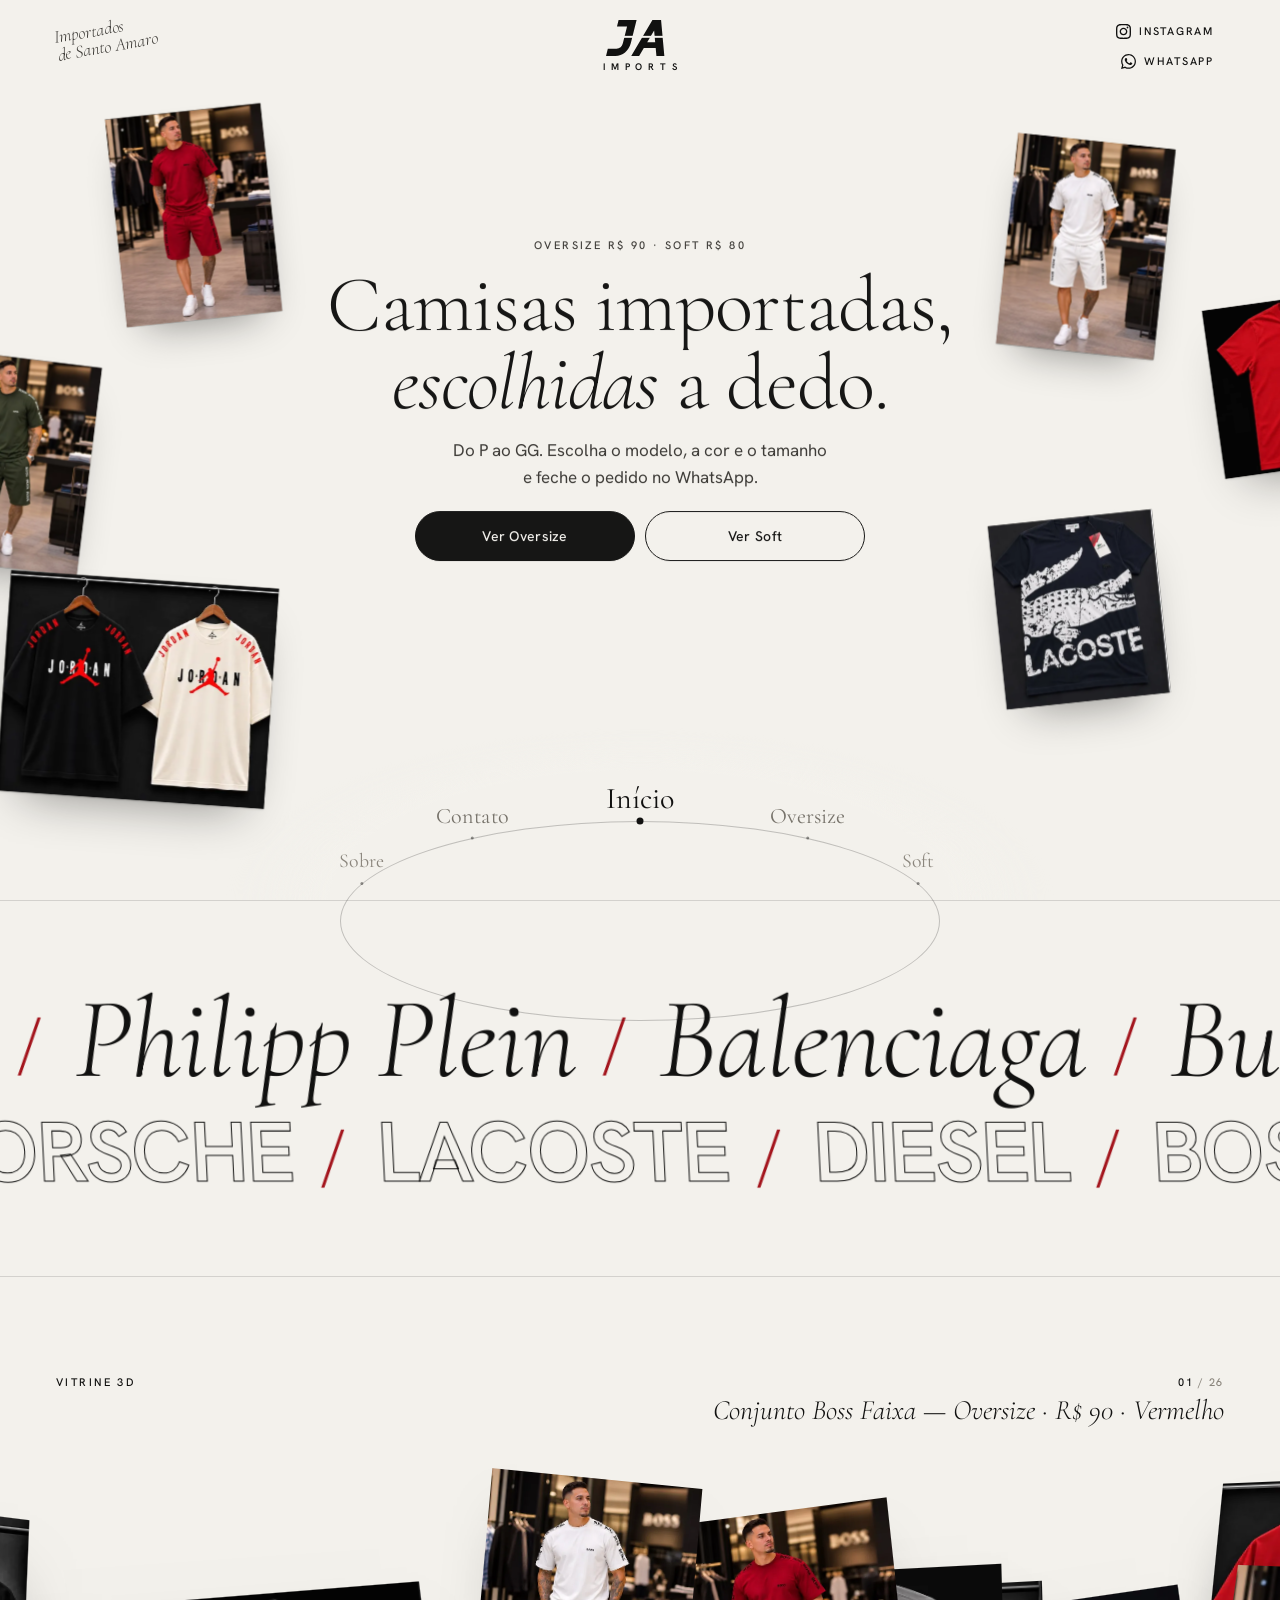
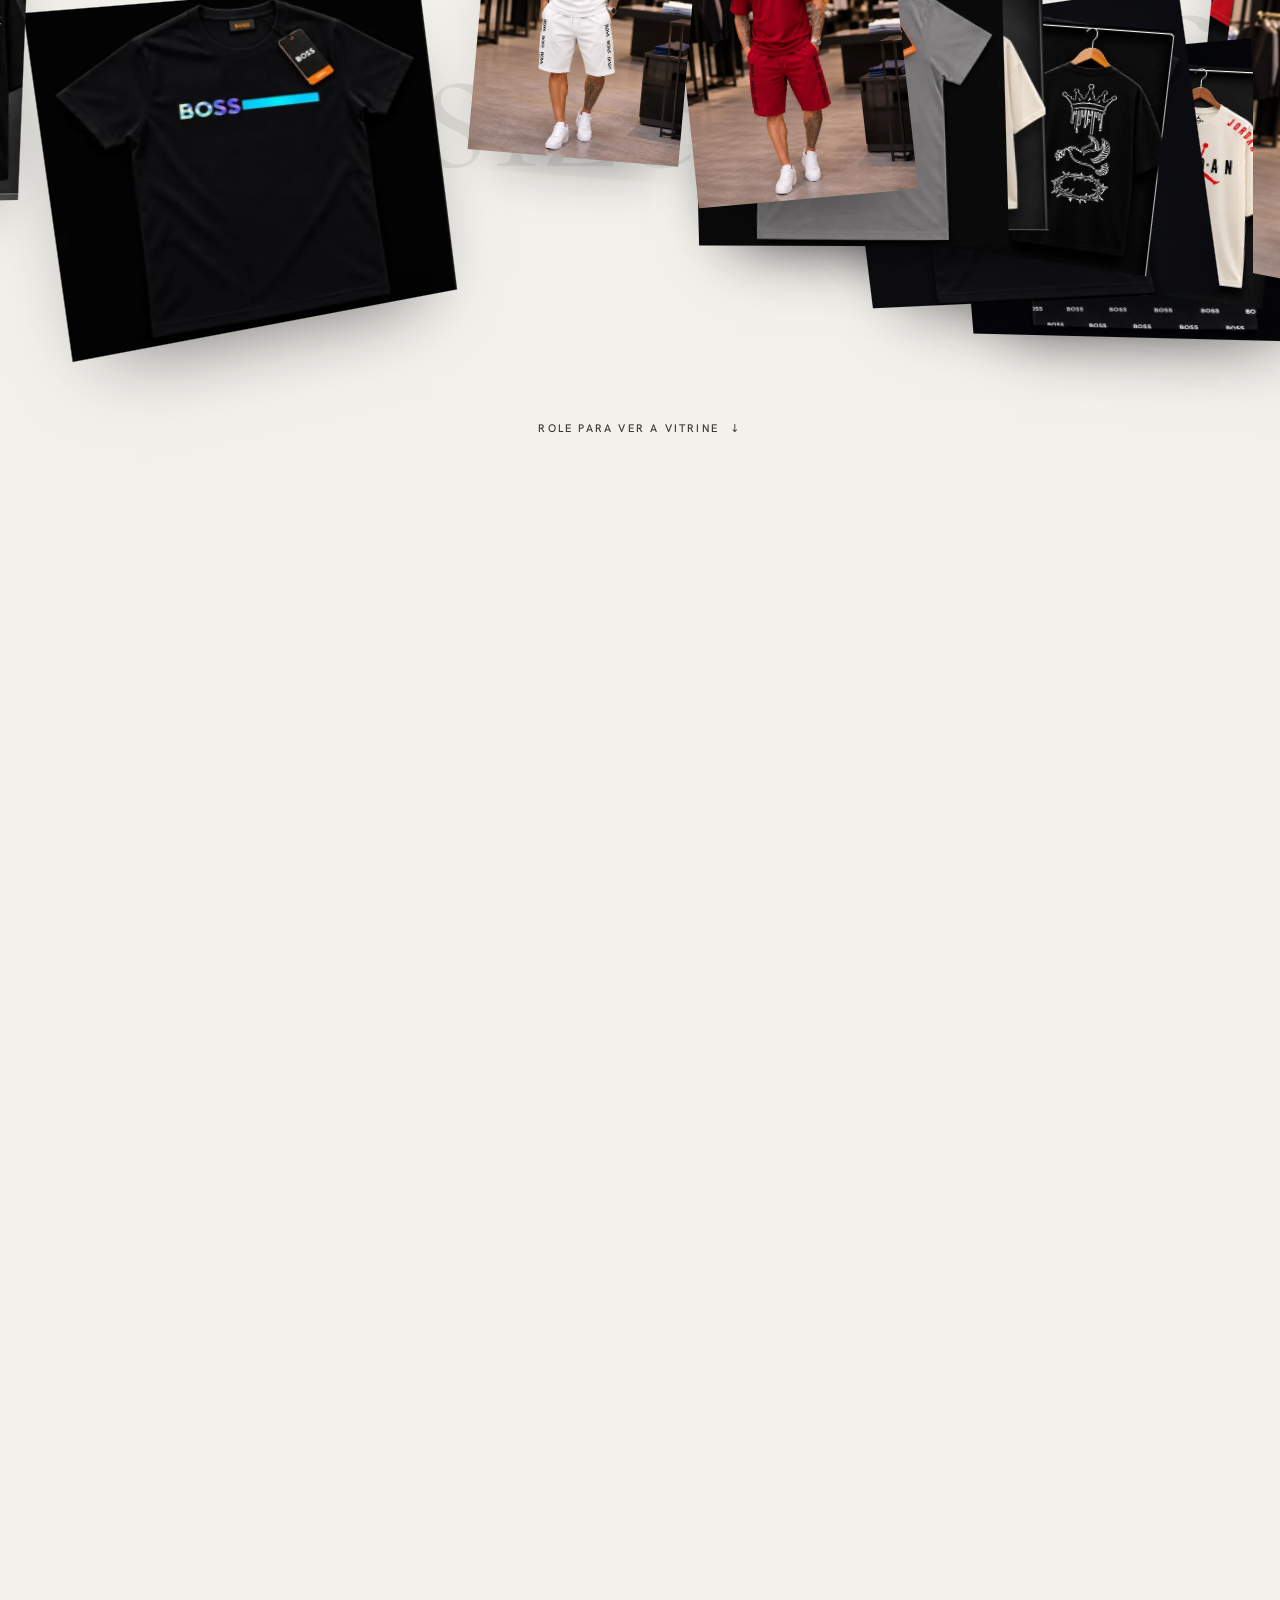
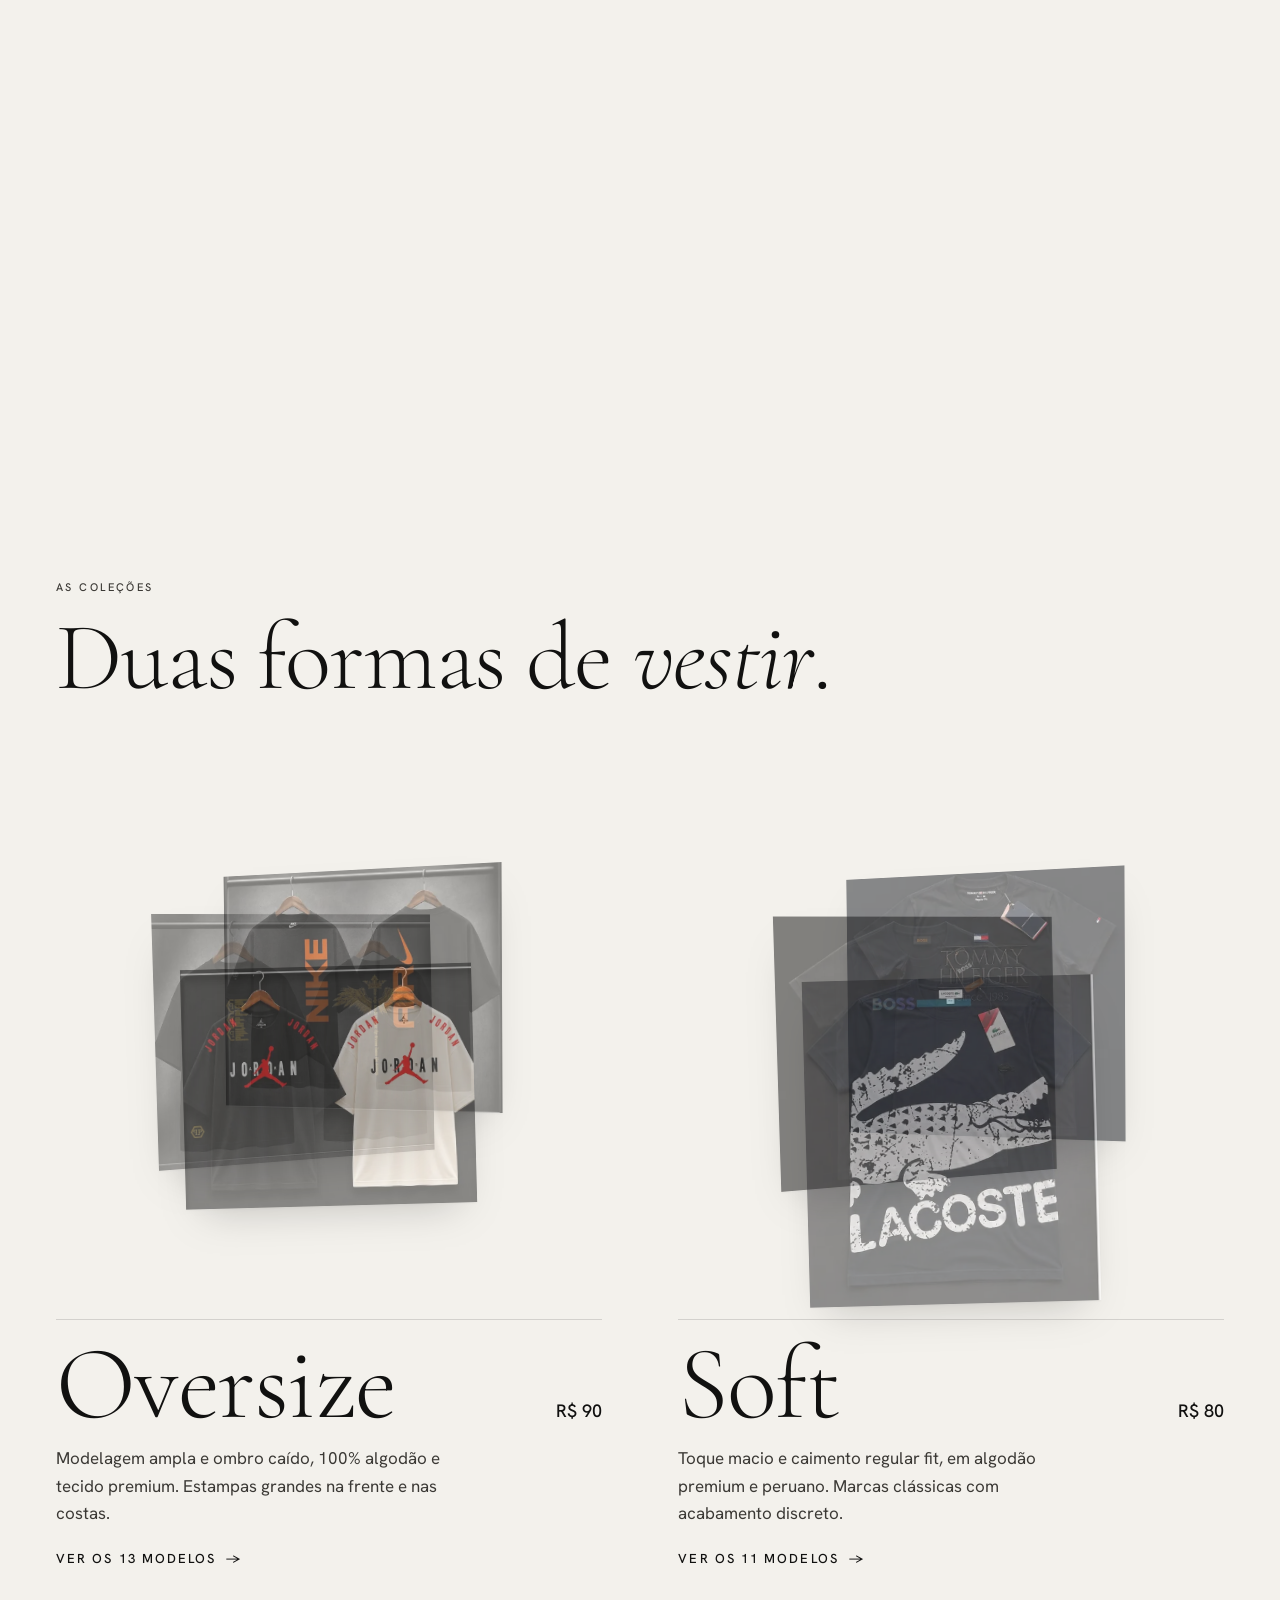
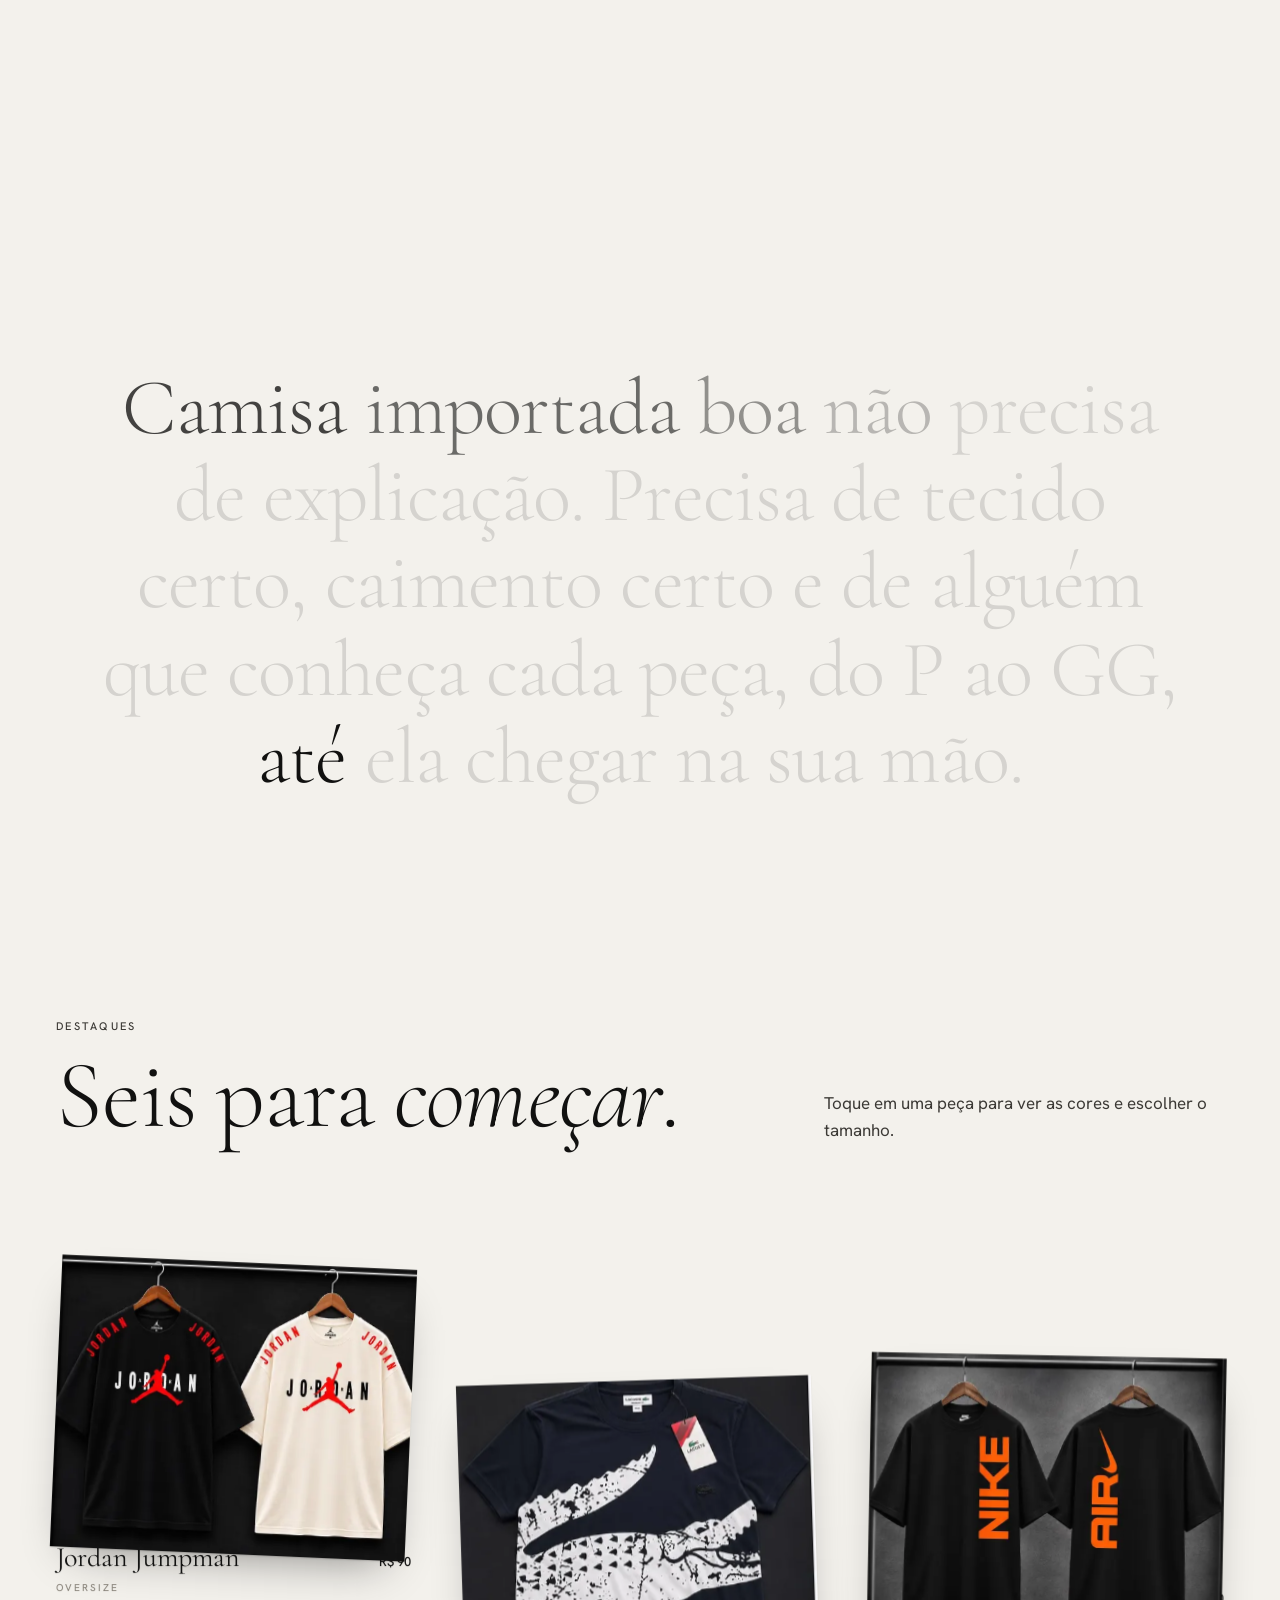
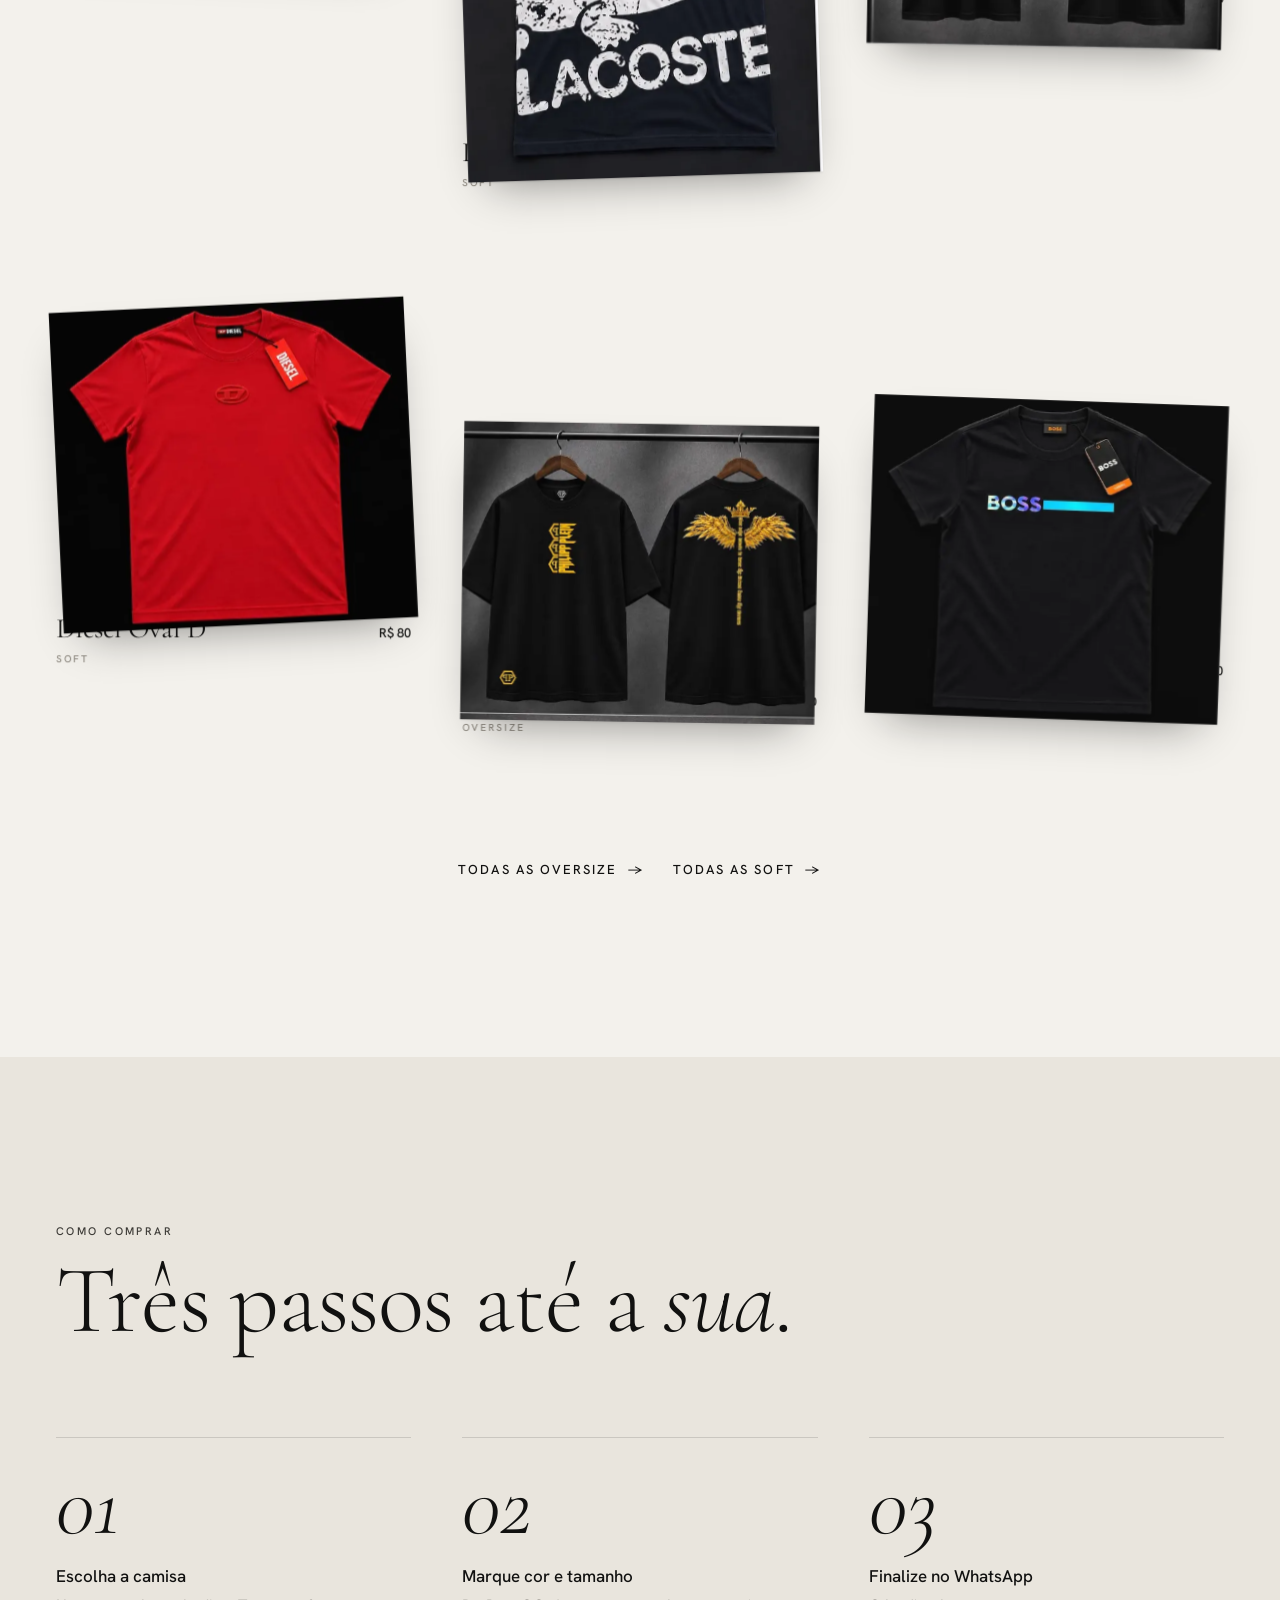
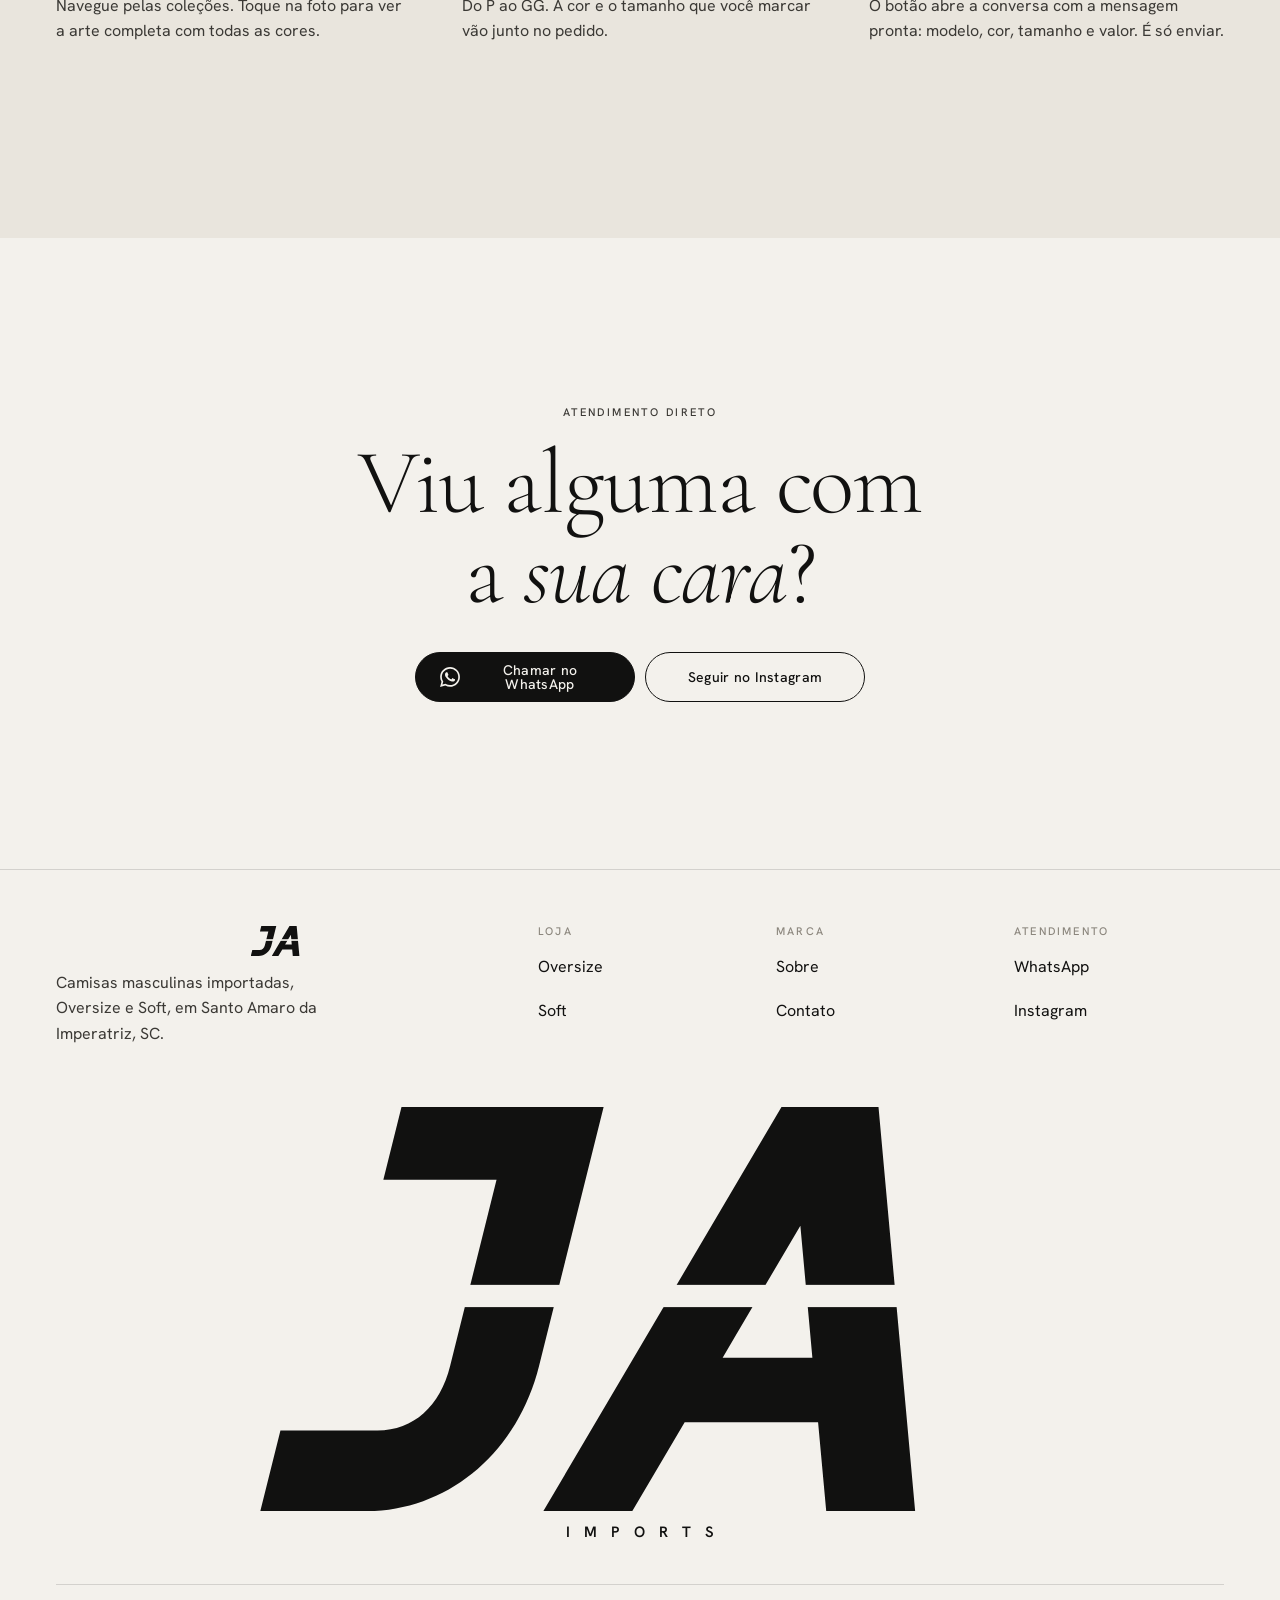
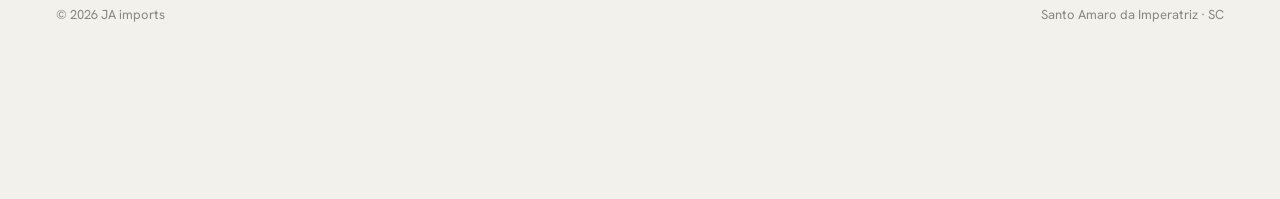
==== index.html @ 1193bd5c "Site JA imports Loja de camisas masculinas importadas (Oversize e Soft) com compra pelo WhatsApp, vi" ====
<!doctype html>
<html lang="pt-BR" data-page="index.html">
<head>
<meta charset="utf-8">
<meta name="viewport" content="width=device-width, initial-scale=1, viewport-fit=cover">
<title>JA imports | Camisas masculinas importadas em Santo Amaro da Imperatriz, SC</title>
<meta name="description" content="Camisas masculinas importadas Oversize (R$ 90) e Soft (R$ 80), do P ao GG. Escolha modelo, cor e tamanho e peça direto pelo WhatsApp. Santo Amaro da Imperatriz, SC.">
<meta name="theme-color" content="#F3F1EC">
<meta property="og:type" content="website">
<meta property="og:locale" content="pt_BR">
<meta property="og:site_name" content="JA imports">
<meta property="og:title" content="JA imports | Camisas masculinas importadas em Santo Amaro da Imperatriz, SC">
<meta property="og:description" content="Camisas masculinas importadas Oversize (R$ 90) e Soft (R$ 80), do P ao GG. Escolha modelo, cor e tamanho e peça direto pelo WhatsApp. Santo Amaro da Imperatriz, SC.">
<meta property="og:image" content="assets/og-image.jpg">
<meta property="og:image:width" content="1200">
<meta property="og:image:height" content="630">
<meta name="twitter:card" content="summary_large_image">
<link rel="icon" href="favicon.svg" type="image/svg+xml">
<link rel="apple-touch-icon" href="apple-touch-icon.png">
<link rel="preconnect" href="https://fonts.googleapis.com">
<link rel="preconnect" href="https://fonts.gstatic.com" crossorigin>
<link rel="stylesheet" href="https://fonts.googleapis.com/css2?family=Cormorant+Garamond:ital,wght@0,300;0,400;1,300&family=Hanken+Grotesk:wght@400;500;600&display=swap">
<link rel="stylesheet" href="assets/css/style.css">
<link rel="preload" as="image" href="assets/img/look/conjunto-boss-verde-600.webp" imagesrcset="assets/img/look/conjunto-boss-verde-600.webp 600w, assets/img/look/conjunto-boss-verde-1086.webp 1086w" imagesizes="(min-width:1000px) 15vw, 40vw">
<script type="application/ld+json">{"@context": "https://schema.org", "@type": "ClothingStore", "name": "JA imports", "description": "Camisas masculinas importadas Oversize e Soft, do P ao GG.", "telephone": "+55 48 98813-6549", "address": {"@type": "PostalAddress", "addressLocality": "Santo Amaro da Imperatriz", "addressRegion": "SC", "addressCountry": "BR"}, "sameAs": ["https://www.instagram.com/jacksonofici4l/"], "priceRange": "R$ 80 – R$ 90"}</script>
<script>(function(){var h=document.documentElement;h.classList.add('js');try{if(sessionStorage.getItem('ja-intro')||matchMedia('(prefers-reduced-motion: reduce)').matches)h.classList.add('sem-intro');else sessionStorage.setItem('ja-intro','1')}catch(e){h.classList.add('sem-intro')}})()</script>
<script src="assets/js/produtos.js" defer></script>
<script src="assets/vendor/gsap.min.js" defer></script>
<script src="assets/vendor/ScrollTrigger.min.js" defer></script>
<script src="assets/vendor/lenis.min.js" defer></script>
<script src="assets/js/main.js" defer></script>
<script src="assets/js/movimento.js" defer></script>
</head>
<body>
<a class="skip" href="#conteudo">Pular para o conteúdo</a>
<svg width="0" height="0" style="position:absolute" aria-hidden="true" focusable="false">
  <defs>
    <mask id="ja-corte" maskUnits="userSpaceOnUse" x="0" y="0" width="188" height="100">
      <rect width="188" height="100" fill="#fff"/><rect y="44" width="188" height="5.5" fill="#000"/>
    </mask>
    <symbol id="ja-mono" viewBox="0 0 188 100"><g mask="url(#ja-corte)"><g transform="translate(25 0) skewX(-14)"><path d="M10 0H60V64C60 86 46 100 26 100H0V80H24C33 80 38 74 38 64V18H10Z"/><path fill-rule="evenodd" d="M70 100 104 0H128L162 100H140L132.5 78H99.5L92 100ZM116 29.4 127.1 62H104.9Z"/></g></g></symbol>
    <symbol id="i-ig" viewBox="0 0 256 256"><path d="M127.999746,23.06353 C162.177385,23.06353 166.225393,23.1936027 179.722476,23.8094161 C192.20235,24.3789926 198.979853,26.4642218 203.490736,28.2166477 C209.464938,30.5386501 213.729395,33.3128586 218.208268,37.7917319 C222.687141,42.2706052 225.46135,46.5350617 227.782844,52.5092638 C229.535778,57.0201472 231.621007,63.7976504 232.190584,76.277016 C232.806397,89.7746075 232.93647,93.8226147 232.93647,128.000254 C232.93647,162.177893 232.806397,166.225901 232.190584,179.722984 C231.621007,192.202858 229.535778,198.980361 227.782844,203.491244 C225.46135,209.465446 222.687141,213.729903 218.208268,218.208776 C213.729395,222.687649 209.464938,225.461858 203.490736,227.783352 C198.979853,229.536286 192.20235,231.621516 179.722476,232.191092 C166.227425,232.806905 162.179418,232.936978 127.999746,232.936978 C93.8200742,232.936978 89.772067,232.806905 76.277016,232.191092 C63.7971424,231.621516 57.0196391,229.536286 52.5092638,227.783352 C46.5345536,225.461858 42.2700971,222.687649 37.7912238,218.208776 C33.3123505,213.729903 30.538142,209.465446 28.2166477,203.491244 C26.4637138,198.980361 24.3784845,192.202858 23.808908,179.723492 C23.1930946,166.225901 23.0630219,162.177893 23.0630219,128.000254 C23.0630219,93.8226147 23.1930946,89.7746075 23.808908,76.2775241 C24.3784845,63.7976504 26.4637138,57.0201472 28.2166477,52.5092638 C30.538142,46.5350617 33.3123505,42.2706052 37.7912238,37.7917319 C42.2700971,33.3128586 46.5345536,30.5386501 52.5092638,28.2166477 C57.0196391,26.4642218 63.7971424,24.3789926 76.2765079,23.8094161 C89.7740994,23.1936027 93.8221066,23.06353 127.999746,23.06353 M127.999746,0 C93.2367791,0 88.8783247,0.147348072 75.2257637,0.770274749 C61.601148,1.39218523 52.2968794,3.55566141 44.1546281,6.72008828 C35.7374966,9.99121548 28.5992446,14.3679613 21.4833489,21.483857 C14.3674532,28.5997527 9.99070739,35.7380046 6.71958019,44.1551362 C3.55515331,52.2973875 1.39167714,61.6016561 0.769766653,75.2262718 C0.146839975,88.8783247 0,93.2372872 0,128.000254 C0,162.763221 0.146839975,167.122183 0.769766653,180.774236 C1.39167714,194.398852 3.55515331,203.703121 6.71958019,211.845372 C9.99070739,220.261995 14.3674532,227.400755 21.4833489,234.516651 C28.5992446,241.632547 35.7374966,246.009293 44.1546281,249.28042 C52.2968794,252.444847 61.601148,254.608323 75.2257637,255.230233 C88.8783247,255.85316 93.2367791,256 127.999746,256 C162.762713,256 167.121675,255.85316 180.773728,255.230233 C194.398344,254.608323 203.702613,252.444847 211.844864,249.28042 C220.261995,246.009293 227.400247,241.632547 234.516143,234.516651 C241.632039,227.400755 246.008785,220.262503 249.279912,211.845372 C252.444339,203.703121 254.607815,194.398852 255.229725,180.774236 C255.852652,167.122183 256,162.763221 256,128.000254 C256,93.2372872 255.852652,88.8783247 255.229725,75.2262718 C254.607815,61.6016561 252.444339,52.2973875 249.279912,44.1551362 C246.008785,35.7380046 241.632039,28.5997527 234.516143,21.483857 C227.400247,14.3679613 220.261995,9.99121548 211.844864,6.72008828 C203.702613,3.55566141 194.398344,1.39218523 180.773728,0.770274749 C167.121675,0.147348072 162.762713,0 127.999746,0 Z M127.999746,62.2703115 C91.698262,62.2703115 62.2698034,91.69877 62.2698034,128.000254 C62.2698034,164.301738 91.698262,193.730197 127.999746,193.730197 C164.30123,193.730197 193.729689,164.301738 193.729689,128.000254 C193.729689,91.69877 164.30123,62.2703115 127.999746,62.2703115 Z M127.999746,170.667175 C104.435741,170.667175 85.3328252,151.564259 85.3328252,128.000254 C85.3328252,104.436249 104.435741,85.3333333 127.999746,85.3333333 C151.563751,85.3333333 170.666667,104.436249 170.666667,128.000254 C170.666667,151.564259 151.563751,170.667175 127.999746,170.667175 Z M211.686338,59.6734287 C211.686338,68.1566129 204.809755,75.0337031 196.326571,75.0337031 C187.843387,75.0337031 180.966297,68.1566129 180.966297,59.6734287 C180.966297,51.1902445 187.843387,44.3136624 196.326571,44.3136624 C204.809755,44.3136624 211.686338,51.1902445 211.686338,59.6734287 Z"/></symbol>
    <symbol id="i-wa" viewBox="0 0 256 258"><path fill-rule="evenodd" d="M1.07062531,127.416078 C1.06284837,149.873286 6.93054909,171.796478 18.0839762,191.11958 L0,257.147091 L67.5712334,239.429927 C86.1892261,249.581425 107.15067,254.933255 128.481518,254.941032 L128.535957,254.941032 C198.783754,254.941032 255.970181,197.772751 256,127.518474 C256.011658,93.4697375 242.763642,61.4533745 218.700495,37.3681934 C194.63346,13.2856047 162.632651,0.0142577221 128.535957,0 C58.2751986,0 1.09914076,57.1592078 1.07062531,127.416078 Z M41.3098055,187.792346 L38.7874848,183.787222 C28.1810358,166.922929 22.5829356,147.435216 22.5907045,127.423855 C22.6140434,69.0294095 70.1376234,21.5213834 128.576138,21.5213834 C156.875124,21.5330488 183.472256,32.5646372 203.47584,52.5811829 C223.479424,72.5990247 234.486386,99.2091187 234.478613,127.510697 C234.452686,185.906438 186.92781,233.420945 128.535957,233.420945 L128.49448,233.420945 C109.481159,233.410576 90.8346512,228.305015 74.571775,218.656426 L70.7014515,216.360933 L30.6035524,226.874058 L41.3098055,187.792346 Z M96.6782434,74.1484502 C94.2920192,68.8445776 91.781364,68.7382928 89.5117939,68.6449695 C87.6544015,68.565904 85.5300009,68.5710189 83.4081926,68.5710189 C81.2837921,68.5710189 77.8334233,69.369521 74.9157749,72.5554738 C71.9955342,75.7427228 63.7675324,83.4470773 63.7675324,99.1163139 C63.7675324,114.786847 75.181487,129.928547 76.7718711,132.05554 C78.3648475,134.178645 98.8052363,167.362845 131.176746,180.128691 C158.081068,190.737732 163.556033,188.627589 169.395218,188.096165 C175.234404,187.566037 188.238742,180.394403 190.891975,172.957057 C193.546503,165.521006 193.546503,159.146509 192.750663,157.815356 C191.954823,156.488091 189.830423,155.690955 186.645766,154.099275 C183.459813,152.506298 167.802242,144.800648 164.883297,143.737799 C161.963057,142.676247 159.839952,142.146119 157.715552,145.334664 C155.592447,148.519321 149.492734,155.690955 147.634046,157.815356 C145.776654,159.943645 143.917965,160.209357 140.733309,158.61638 C137.547356,157.018219 127.289573,153.658582 115.121255,142.809751 C105.652831,134.367884 99.2614834,123.942897 97.4027949,120.754351 C95.5454026,117.569695 97.204483,115.84451 98.8013479,114.256719 C100.232305,112.82965 101.987301,110.538045 103.580277,108.679357 C105.169365,106.819372 105.699493,105.492108 106.761045,103.367707 C107.823894,101.242011 107.292469,99.382026 106.496629,97.7890496 C105.699493,96.1960732 99.5103455,80.4464749 96.6782434,74.1484502"/></symbol>
  </defs>
</svg>
<div class="intro" aria-hidden="true"><div class="intro__logo"><div class="intro__mono-wrap"><svg class="intro__mono intro__mono--a" viewBox="0 0 188 100"><use href="#ja-mono"></use></svg><svg class="intro__mono intro__mono--b" viewBox="0 0 188 100"><use href="#ja-mono"></use></svg></div><span class="intro__sub">Imports</span></div></div>
<header class="site-header">
  <p class="tagline">Importados<br>de Santo Amaro</p>
  <a class="brand" href="index.html" aria-label="JA imports, página inicial">
    <svg class="brand__mono" viewBox="0 0 188 100" aria-hidden="true"><use href="#ja-mono"></use></svg>
    <span class="brand__sub" aria-hidden="true">Imports</span>
  </a>
  <nav class="social" aria-label="Redes sociais">
    <a href="https://www.instagram.com/jacksonofici4l/" data-ig target="_blank" rel="noopener" aria-label="Instagram da JA imports"><svg class="ic" aria-hidden="true"><use href="#i-ig"></use></svg><span>Instagram</span></a>
    <a href="https://wa.me/5548988136549?text=Ol%C3%A1%2C%20JA%20imports%21%20Vim%20pelo%20site%20e%20quero%20saber%20mais%20sobre%20as%20camisas." data-wa target="_blank" rel="noopener" aria-label="WhatsApp da JA imports"><svg class="ic" aria-hidden="true"><use href="#i-wa"></use></svg><span>WhatsApp</span></a>
  </nav>
</header>
<main id="conteudo">
<section class="hero" aria-labelledby="hero-titulo">
  <div class="hero__stage">
    <figure class="hero__ph" style="--i:0;--x:1%;--y:9%;--w:34%;--z:2;--X:6.5%;--Y:10%;--W:13%;--rm:-6deg;--rd:-6deg;--fx:60px">
      <div class="ph3d" data-z="-90"><a class="tilt" href="oversize.html#conjunto-boss" style="--ar:1086/1448"><img src="assets/img/look/conjunto-boss-vermelho-600.webp" srcset="assets/img/look/conjunto-boss-vermelho-600.webp 600w, assets/img/look/conjunto-boss-vermelho-1086.webp 1086w" sizes="(min-width:1000px) 15vw, 40vw" width="1086" height="1448" alt="Homem com conjunto Boss vermelho de camiseta e bermuda" fetchpriority="high" decoding="async"></a></div>
    </figure>
    <figure class="hero__ph" style="--i:1;--x:65%;--y:3%;--w:34%;--z:2;--X:80%;--Y:14%;--W:13%;--rm:6deg;--rd:6deg;--fx:-60px">
      <div class="ph3d" data-z="-70"><a class="tilt" href="oversize.html#conjunto-boss" style="--ar:1086/1448"><img src="assets/img/look/conjunto-boss-branco-600.webp" srcset="assets/img/look/conjunto-boss-branco-600.webp 600w, assets/img/look/conjunto-boss-branco-1086.webp 1086w" sizes="(min-width:1000px) 15vw, 40vw" width="1086" height="1448" alt="Homem com conjunto Boss branco de camiseta e bermuda" decoding="async"></a></div>
    </figure>
    <figure class="hero__ph" style="--i:2;--x:30%;--y:13%;--w:40%;--z:4;--X:-4%;--Y:40%;--W:12%;--rm:-1.5deg;--rd:7deg;--fx:0px">
      <div class="ph3d" data-z="30"><a class="tilt" href="oversize.html#conjunto-boss" style="--ar:1086/1448"><img src="assets/img/look/conjunto-boss-verde-600.webp" srcset="assets/img/look/conjunto-boss-verde-600.webp 600w, assets/img/look/conjunto-boss-verde-1086.webp 1086w" sizes="(min-width:1000px) 15vw, 40vw" width="1086" height="1448" alt="Homem com conjunto Boss verde de camiseta e bermuda" fetchpriority="high" decoding="async"></a></div>
    </figure>
    <figure class="hero__ph" style="--i:3;--x:-6%;--y:54%;--w:47%;--z:3;--X:5%;--Y:63%;--W:19%;--rm:4deg;--rd:4deg;--fx:60px">
      <div class="ph3d" data-z="130"><a class="tilt" href="oversize.html#jordan-jumpman" style="--ar:974/800"><img src="assets/img/oversize/jordan-jumpman-560.webp" srcset="assets/img/oversize/jordan-jumpman-560.webp 560w, assets/img/oversize/jordan-jumpman-974.webp 974w" sizes="(min-width:1000px) 20vw, 47vw" width="974" height="800" alt="Camisetas oversize Jordan preta e off white" decoding="async"></a></div>
    </figure>
    <figure class="hero__ph" style="--i:4;--x:66%;--y:51%;--w:36%;--z:3;--X:76%;--Y:57%;--W:12%;--rm:-5deg;--rd:-6deg;--fx:-60px">
      <div class="ph3d" data-z="90"><a class="tilt" href="soft.html#lacoste-croco" style="--ar:768/858"><img src="assets/img/soft/lacoste-croco-560.webp" srcset="assets/img/soft/lacoste-croco-560.webp 560w, assets/img/soft/lacoste-croco-768.webp 768w" sizes="(min-width:1000px) 20vw, 47vw" width="768" height="858" alt="Camiseta soft Lacoste azul marinho com crocodilo branco" decoding="async"></a></div>
    </figure>
    <figure class="hero__ph" style="--i:5;--x:36%;--y:61%;--w:30%;--z:5;--X:89.5%;--Y:35%;--W:13%;--rm:3deg;--rd:-8deg;--fx:0px">
      <div class="ph3d" data-z="160"><a class="tilt" href="soft.html#diesel-oval-d" style="--ar:750/678"><img src="assets/img/soft/diesel-oval-d-560.webp" srcset="assets/img/soft/diesel-oval-d-560.webp 560w, assets/img/soft/diesel-oval-d-750.webp 750w" sizes="(min-width:1000px) 20vw, 47vw" width="750" height="678" alt="Camiseta soft Diesel vermelha com logo oval em relevo" decoding="async"></a></div>
    </figure>
  </div>
  <div class="hero__copy">
    <p class="eyebrow fade-up" style="--delay:.3s">Oversize R$ 90 · Soft R$ 80</p>
    <h1 class="display" id="hero-titulo"><span class="line" style="--l:0"><span>Camisas importadas,</span></span><span class="line" style="--l:1"><span><em>escolhidas</em> a dedo.</span></span></h1>
    <p class="lead fade-up" style="--delay:.75s">Do P ao GG. Escolha o modelo, a cor e o tamanho e feche o pedido no WhatsApp.</p>
    <div class="actions fade-up" style="--delay:.9s">
      <a class="btn btn--solid" href="oversize.html">Ver Oversize</a>
      <a class="btn btn--ghost" href="soft.html">Ver Soft</a>
    </div>
  </div>
</section>

<section class="marquee" aria-label="Marcas na vitrine: Jordan, Nike, Philipp Plein, Balenciaga, Burberry, Puma, Chicago Bulls, Lakers, Lacoste, Diesel, Boss, Tommy Hilfiger, Brooksfield, Porsche">
  <div class="marquee__row" aria-hidden="true"><span class="marquee__track"><span>Jordan</span><i>/</i><span>Nike</span><i>/</i><span>Philipp Plein</span><i>/</i><span>Balenciaga</span><i>/</i><span>Burberry</span><i>/</i><span>Puma</span><i>/</i><span>Chicago Bulls</span><i>/</i><span>Lakers</span><i>/</i></span><span class="marquee__track"><span>Jordan</span><i>/</i><span>Nike</span><i>/</i><span>Philipp Plein</span><i>/</i><span>Balenciaga</span><i>/</i><span>Burberry</span><i>/</i><span>Puma</span><i>/</i><span>Chicago Bulls</span><i>/</i><span>Lakers</span><i>/</i></span></div>
  <div class="marquee__row marquee__row--2" aria-hidden="true"><span class="marquee__track"><span>Lacoste</span><i>/</i><span>Diesel</span><i>/</i><span>Boss</span><i>/</i><span>Tommy Hilfiger</span><i>/</i><span>Brooksfield</span><i>/</i><span>Porsche</span><i>/</i></span><span class="marquee__track"><span>Lacoste</span><i>/</i><span>Diesel</span><i>/</i><span>Boss</span><i>/</i><span>Tommy Hilfiger</span><i>/</i><span>Brooksfield</span><i>/</i><span>Porsche</span><i>/</i></span></div>
</section>

<section class="g3d-trilho" aria-labelledby="g3d-titulo">
  <div class="g3d">
  <p class="g3d__fundo" aria-hidden="true">Oversize <em>&amp;</em> Soft</p>
  <div class="g3d__cena"><div class="g3d__roda"></div></div>
  <div class="g3d__info">
    <h2 class="g3d__titulo" id="g3d-titulo">Vitrine 3D</h2>
    <p class="g3d__agora"><span class="g3d__n">01</span><span class="g3d__total"></span><span class="g3d__nome"></span></p>
  </div>
  <p class="g3d__dica" aria-hidden="true">Role para ver a vitrine <span>↓</span></p>
  </div>
</section>

<section class="section" aria-labelledby="colecoes-titulo">
  <div class="wrap">
    <div class="section-head reveal">
      <div><p class="eyebrow">As coleções</p><h2 class="title" id="colecoes-titulo" style="margin-top:14px">Duas formas de <em>vestir</em>.</h2></div>
    </div>
    <div class="colecoes">
      <a class="colecao reveal" href="oversize.html">
        <span class="colecao__deck" aria-hidden="true">
          <span class="deck-card d1"><span class="tilt" style="--ar:950/800"><img src="assets/img/oversize/philipp-plein-wings-560.webp" srcset="assets/img/oversize/philipp-plein-wings-560.webp 560w, assets/img/oversize/philipp-plein-wings-950.webp 950w" sizes="(min-width:900px) 26vw, 56vw" width="950" height="800" alt="" loading="lazy" decoding="async"></span></span>
          <span class="deck-card d2"><span class="tilt" style="--ar:974/800"><img src="assets/img/oversize/nike-air-560.webp" srcset="assets/img/oversize/nike-air-560.webp 560w, assets/img/oversize/nike-air-974.webp 974w" sizes="(min-width:900px) 26vw, 56vw" width="974" height="800" alt="" loading="lazy" decoding="async"></span></span>
          <span class="deck-card d3"><span class="tilt" style="--ar:974/800"><img src="assets/img/oversize/jordan-jumpman-560.webp" srcset="assets/img/oversize/jordan-jumpman-560.webp 560w, assets/img/oversize/jordan-jumpman-974.webp 974w" sizes="(min-width:900px) 26vw, 56vw" width="974" height="800" alt="" loading="lazy" decoding="async"></span></span>
        </span>
        <span class="colecao__meta"><span class="colecao__nome">Oversize</span><span class="colecao__preco" data-preco="oversize">R$ 90</span></span>
        <span class="lead" style="display:block">Modelagem ampla e ombro caído, 100% algodão e tecido premium. Estampas grandes na frente e nas costas.</span>
        <span class="link"><span>Ver os <span data-qtd-col="oversize">13</span> modelos</span> <span class="arrow" aria-hidden="true">→</span></span>
      </a>
      <a class="colecao reveal" href="soft.html" style="--delay:.12s">
        <span class="colecao__deck" aria-hidden="true">
          <span class="deck-card d1"><span class="tilt" style="--ar:750/678"><img src="assets/img/soft/boss-holografica-560.webp" srcset="assets/img/soft/boss-holografica-560.webp 560w, assets/img/soft/boss-holografica-750.webp 750w" sizes="(min-width:900px) 26vw, 56vw" width="750" height="678" alt="" loading="lazy" decoding="async"></span></span>
          <span class="deck-card d2"><span class="tilt" style="--ar:750/678"><img src="assets/img/soft/tommy-since-1985-560.webp" srcset="assets/img/soft/tommy-since-1985-560.webp 560w, assets/img/soft/tommy-since-1985-750.webp 750w" sizes="(min-width:900px) 26vw, 56vw" width="750" height="678" alt="" loading="lazy" decoding="async"></span></span>
          <span class="deck-card d3"><span class="tilt" style="--ar:768/858"><img src="assets/img/soft/lacoste-croco-560.webp" srcset="assets/img/soft/lacoste-croco-560.webp 560w, assets/img/soft/lacoste-croco-768.webp 768w" sizes="(min-width:900px) 26vw, 56vw" width="768" height="858" alt="" loading="lazy" decoding="async"></span></span>
        </span>
        <span class="colecao__meta"><span class="colecao__nome">Soft</span><span class="colecao__preco" data-preco="soft">R$ 80</span></span>
        <span class="lead" style="display:block">Toque macio e caimento regular fit, em algodão premium e peruano. Marcas clássicas com acabamento discreto.</span>
        <span class="link"><span>Ver os <span data-qtd-col="soft">11</span> modelos</span> <span class="arrow" aria-hidden="true">→</span></span>
      </a>
    </div>
  </div>
</section>

<section class="section frase" aria-label="O jeito JA imports">
  <p class="frase__texto" data-palavras>Camisa importada boa não precisa de explicação. Precisa de tecido certo, caimento certo e de alguém que conheça cada peça, do P ao GG, até ela chegar na sua mão.</p>
</section>

<section class="section" aria-labelledby="destaques-titulo" style="padding-top:0">
  <div class="wrap">
    <div class="section-head reveal">
      <div><p class="eyebrow">Destaques</p><h2 class="title" id="destaques-titulo" style="margin-top:14px">Seis para <em>começar</em>.</h2></div>
      <p class="lead">Toque em uma peça para ver as cores e escolher o tamanho.</p>
    </div>
    <div class="destaques" id="destaques"></div>
    <div class="mais">
      <a class="link" href="oversize.html">Todas as Oversize <span class="arrow" aria-hidden="true">→</span></a>
      <a class="link" href="soft.html">Todas as Soft <span class="arrow" aria-hidden="true">→</span></a>
    </div>
  </div>
</section>

<section class="section" aria-labelledby="comprar-titulo" style="background:var(--bg-2)">
  <div class="wrap">
    <div class="section-head reveal">
      <div><p class="eyebrow">Como comprar</p><h2 class="title" id="comprar-titulo" style="margin-top:14px">Três passos até a <em>sua</em>.</h2></div>
    </div>
    <ol class="passos">
      <li class="passo reveal"><span class="passo__n" aria-hidden="true">01</span><h3>Escolha a camisa</h3><p>Navegue pelas coleções. Toque na foto para ver a arte completa com todas as cores.</p></li>
      <li class="passo reveal" style="--delay:.1s"><span class="passo__n" aria-hidden="true">02</span><h3>Marque cor e tamanho</h3><p>Do P ao GG. A cor e o tamanho que você marcar vão junto no pedido.</p></li>
      <li class="passo reveal" style="--delay:.2s"><span class="passo__n" aria-hidden="true">03</span><h3>Finalize no WhatsApp</h3><p>O botão abre a conversa com a mensagem pronta: modelo, cor, tamanho e valor. É só enviar.</p></li>
    </ol>
  </div>
</section>

<section class="section fecho" aria-labelledby="fecho-titulo">
  <div class="wrap reveal">
    <p class="eyebrow">Atendimento direto</p>
    <h2 class="display" id="fecho-titulo">Viu alguma com a <em>sua cara</em>?</h2>
    <div class="actions">
      <a class="btn btn--solid" href="https://wa.me/5548988136549?text=Ol%C3%A1%2C%20JA%20imports%21%20Vim%20pelo%20site%20e%20quero%20saber%20mais%20sobre%20as%20camisas." data-wa target="_blank" rel="noopener"><svg class="ic" aria-hidden="true"><use href="#i-wa"></use></svg>Chamar no WhatsApp</a>
      <a class="btn btn--ghost" href="https://www.instagram.com/jacksonofici4l/" data-ig target="_blank" rel="noopener">Seguir no Instagram</a>
    </div>
  </div>
</section>
</main>
<footer class="site-footer">
  <div class="wrap">
    <div class="footer__brand">
      <svg viewBox="0 0 188 100" role="img" aria-label="JA imports"><use href="#ja-mono"></use></svg>
      <p>Camisas masculinas importadas, Oversize e Soft, em Santo Amaro da Imperatriz, SC.</p>
    </div>
    <div class="footer__cols">
      <div><h2>Loja</h2><ul><li><a href="oversize.html">Oversize</a></li><li><a href="soft.html">Soft</a></li></ul></div>
      <div><h2>Marca</h2><ul><li><a href="sobre.html">Sobre</a></li><li><a href="contato.html">Contato</a></li></ul></div>
      <div><h2>Atendimento</h2><ul><li><a href="https://wa.me/5548988136549?text=Ol%C3%A1%2C%20JA%20imports%21%20Vim%20pelo%20site%20e%20quero%20saber%20mais%20sobre%20as%20camisas." data-wa target="_blank" rel="noopener">WhatsApp</a></li><li><a href="https://www.instagram.com/jacksonofici4l/" data-ig target="_blank" rel="noopener">Instagram</a></li></ul></div>
    </div>
    <div class="footer__mega" aria-hidden="true"><svg viewBox="0 0 188 100"><use href="#ja-mono"></use></svg><span>Imports</span></div>
    <p class="footer__legal"><span>© 2026 JA imports</span><span>Santo Amaro da Imperatriz · SC</span></p>
  </div>
</footer>
<nav class="dial" id="dial" aria-label="Menu principal" data-current="0">
  <span class="dial__arc" aria-hidden="true"></span><span class="dial__mark" data-k="-2"></span><span class="dial__mark" data-k="-1"></span><span class="dial__mark" data-k="1"></span><span class="dial__mark" data-k="2"></span><span class="dial__dot" aria-hidden="true"></span>
  <a class="dial__item" href="index.html" aria-current="page">Início</a>
  <a class="dial__item" href="oversize.html">Oversize</a>
  <a class="dial__item" href="soft.html">Soft</a>
  <a class="dial__item" href="sobre.html">Sobre</a>
  <a class="dial__item" href="contato.html">Contato</a>
</nav>
<script>(function(){var d=document.getElementById('dial');if(!d)return;var it=[].slice.call(d.querySelectorAll('.dial__item')),n=it.length,c=+d.dataset.current,s=34,p=null;try{var v=sessionStorage.getItem('ja-dial');if(v!==null&&!isNaN(+v))p=+v;}catch(e){}var rm=matchMedia('(prefers-reduced-motion: reduce)').matches;function o(i,k){var x=((i-k)%n+n)%n;return x>n/2?x-n:x;}function set(f){it.forEach(function(el,i){el.style.setProperty('--a',f(i)+'deg');});}[].slice.call(d.querySelectorAll('.dial__mark')).forEach(function(m){m.style.setProperty('--a',(+m.dataset.k*s)+'deg');});if(rm||p===c){set(function(i){return o(i,c)*s;});}else{d.classList.add('dial--still');if(p===null){d.classList.add('dial--intro');set(function(){return 0;});}else{set(function(i){return o(i,p)*s;});}var dd=p===null?0:o(c,p);requestAnimationFrame(function(){requestAnimationFrame(function(){d.classList.remove('dial--still');d.classList.add('is-open');set(function(i){var f=o(i,c);if(p===null)return f*s;var t=o(i,p)-dd;return t===f?f*s:(t<f?f*s-360:f*s+360);});});});}try{sessionStorage.setItem('ja-dial',c);}catch(e){}})();</script>
</body>
</html>
---- assets/css/style.css ----
/* ==========================================================================
   JA imports — estilo
   Mobile first. Off-white, tinta preta, serifa fina + sans simples.
   ========================================================================== */

@property --a { syntax: "<angle>"; inherits: false; initial-value: 0deg; }

:root {
  --bg: #F3F1EC;
  --bg-2: #E9E5DD;
  --ink: #111110;
  --ink-2: #3B3935;
  --muted: #8B867D;
  --line: rgba(17, 17, 16, .14);
  --accent: #A3141C;

  --serif: "Cormorant Garamond", "Cormorant", Georgia, "Times New Roman", serif;
  --sans: "Hanken Grotesk", system-ui, -apple-system, "Segoe UI", Roboto, sans-serif;

  --pad: clamp(18px, 4.6vw, 56px);
  --maxw: 1320px;
  --header-h: 68px;

  --ease: cubic-bezier(.2, .7, .2, 1);
  --ease-io: cubic-bezier(.65, 0, .35, 1);

  /* menu em arco */
  --rx: clamp(132px, 37vw, 300px);
  --ry: clamp(52px, 14vw, 100px);
  --step: 34deg;
  --dial-h: calc(50px + var(--ry) * .63 + 16px);
}
@media (min-width: 1000px) { :root { --header-h: 92px; } }

/* ---------- base ---------- */
*, *::before, *::after { box-sizing: border-box; }
html { -webkit-text-size-adjust: 100%; text-size-adjust: 100%; scroll-padding-top: calc(var(--header-h) + 16px); }
body {
  margin: 0;
  background: var(--bg);
  color: var(--ink);
  font: 400 16px/1.6 var(--sans);
  -webkit-font-smoothing: antialiased;
  -moz-osx-font-smoothing: grayscale;
  overflow-x: clip;
}
img, video, svg { display: block; max-width: 100%; }
img { height: auto; }
a { color: inherit; }
button { font: inherit; color: inherit; }
h1, h2, h3, p { margin: 0; }
em { font-style: italic; }
::selection { background: var(--ink); color: var(--bg); }
:focus-visible { outline: 2px solid var(--ink); outline-offset: 3px; border-radius: 2px; }

.sr { position: absolute !important; width: 1px; height: 1px; overflow: hidden; clip: rect(0 0 0 0); clip-path: inset(50%); white-space: nowrap; }
.skip {
  position: fixed; left: 12px; top: 12px; z-index: 100;
  padding: 12px 18px; background: var(--ink); color: var(--bg);
  font: 500 14px/1 var(--sans); text-decoration: none; border-radius: 999px;
  transform: translateY(-160%); transition: transform .3s var(--ease);
}
.skip:focus { transform: none; }

.ic { width: 20px; height: 20px; fill: currentColor; flex: none; }

/* ---------- tipografia ---------- */
.eyebrow {
  font: 500 11px/1.4 var(--sans);
  letter-spacing: .22em;
  text-transform: uppercase;
  color: var(--ink-2);
}
.display {
  font-family: var(--serif);
  font-weight: 300;
  font-size: clamp(40px, 10.6vw, 92px);
  line-height: .98;
  letter-spacing: -.012em;
}
.title {
  font-family: var(--serif);
  font-weight: 300;
  font-size: clamp(40px, 9.4vw, 96px);
  line-height: 1;
  letter-spacing: -.012em;
}
.lead { font-size: 16px; line-height: 1.6; color: var(--ink-2); max-width: 40ch; }
@media (min-width: 1000px) { .lead { font-size: 17px; } }

/* ---------- botões e links ---------- */
.btn {
  --btn-bg: transparent; --btn-fg: var(--ink);
  display: inline-flex; align-items: center; justify-content: center; gap: 10px;
  min-height: 50px; padding: 0 24px;
  border: 1px solid var(--ink); border-radius: 999px;
  background: var(--btn-bg); color: var(--btn-fg);
  font: 500 14px/1 var(--sans); letter-spacing: .02em;
  text-decoration: none; cursor: pointer;
  translate: var(--mx, 0px) var(--my, 0px);
  transition: transform .3s var(--ease), background-color .3s, color .3s, box-shadow .3s;
}
.btn--solid { --btn-bg: var(--ink); --btn-fg: var(--bg); }
.btn--block { width: 100%; }
.btn:active { transform: translateY(0) scale(.97); }
@media (hover: hover) {
  .btn:hover { transform: translateY(-2px); box-shadow: 0 12px 24px -14px rgba(0,0,0,.5); }
  .btn--ghost:hover { --btn-bg: var(--ink); --btn-fg: var(--bg); }
  .btn--solid:hover { --btn-bg: #2B2A27; }
}

.link {
  display: inline-flex; align-items: center; gap: 10px;
  min-height: 44px;
  font: 500 13px/1 var(--sans); letter-spacing: .16em; text-transform: uppercase;
  text-decoration: none;
  background: linear-gradient(currentColor, currentColor) 0 calc(50% + 12px) / 0 1px no-repeat;
  transition: background-size .45s var(--ease);
}
.link .arrow { transition: transform .45s var(--ease); }
@media (hover: hover) {
  .link:hover { background-size: 100% 1px; }
  .link:hover .arrow { transform: translateX(4px); }
}

/* ---------- foto inclinada (componente) ---------- */
.tilt {
  --r: 0deg; --rx: 0deg; --ry: 0deg;
  position: relative;
  display: block;
  overflow: hidden;
  background: #171716;
  transform: perspective(1000px) rotateX(var(--rx)) rotateY(var(--ry)) rotate(var(--r));
  box-shadow: 0 1px 2px rgba(0,0,0,.08), 0 22px 44px -22px rgba(0,0,0,.45);
  transition: transform .7s var(--ease), box-shadow .7s var(--ease);
  will-change: transform;
}
.tilt img { width: 100%; height: 100%; object-fit: cover; transition: transform 1.1s var(--ease); }
/* brilho que segue o mouse */
.tilt::after {
  content: ""; position: absolute; inset: 0; pointer-events: none;
  background: radial-gradient(circle at var(--gx, 50%) var(--gy, 30%), rgba(255,255,255,.38), rgba(255,255,255,0) 52%);
  mix-blend-mode: soft-light; opacity: 0; transition: opacity .45s;
}
@media (hover: hover) {
  .tilt:hover { transform: perspective(1000px) rotateX(var(--rx)) rotateY(var(--ry)) rotate(0deg) scale(1.035); box-shadow: 0 2px 4px rgba(0,0,0,.08), 0 40px 70px -26px rgba(0,0,0,.55); z-index: 6; }
  .tilt:hover img { transform: scale(1.05); }
  .tilt:hover::after { opacity: 1; }
}
.tilt.is-tilting { transition: transform .2s ease-out, box-shadow .7s var(--ease); }
.tilt:active { transform: perspective(1000px) rotate(calc(var(--r) * .4)) scale(.99); }

/* ==========================================================================
   CABEÇALHO
   ========================================================================== */
.site-header {
  position: fixed; inset: 0 0 auto; z-index: 60;
  height: var(--header-h);
  display: grid; grid-template-columns: 1fr auto 1fr; align-items: center;
  padding: 0 var(--pad);
  transition: transform .55s var(--ease), background-color .35s, box-shadow .35s;
  view-transition-name: cabecalho;
}
.site-header.is-scrolled {
  background: color-mix(in srgb, var(--bg) 84%, transparent);
  -webkit-backdrop-filter: blur(14px) saturate(1.2);
  backdrop-filter: blur(14px) saturate(1.2);
  box-shadow: 0 1px 0 var(--line);
}
.site-header.is-hidden { transform: translateY(-105%); }

.tagline {
  justify-self: start;
  font: italic 300 14px/1.02 var(--serif);
  transform: rotate(-10deg);
  transform-origin: left center;
  color: var(--ink-2);
  max-width: 9em;
}
@media (min-width: 1000px) { .tagline { font-size: 18px; } }

.brand {
  justify-self: center;
  display: flex; flex-direction: column; align-items: center; gap: 6px;
  min-height: 44px; justify-content: center;
  text-decoration: none; color: var(--ink);
}
.brand__mono { height: 26px; width: auto; aspect-ratio: 188 / 100; fill: currentColor; transition: transform .5s var(--ease); }
.brand__sub { font: 600 8px/1 var(--sans); letter-spacing: .62em; padding-left: .62em; text-transform: uppercase; }
@media (min-width: 1000px) {
  .brand__mono { height: 36px; }
  .brand__sub { font-size: 9.5px; }
}
@media (hover: hover) { .brand:hover .brand__mono { transform: skewX(-4deg) translateX(2px); } }

.social { justify-self: end; display: flex; align-items: center; gap: 2px; }
.social a {
  display: inline-flex; align-items: center; justify-content: center; gap: 8px;
  min-width: 44px; min-height: 44px;
  font: 500 11px/1 var(--sans); letter-spacing: .16em; text-transform: uppercase;
  text-decoration: none; border-radius: 999px;
  transition: background-color .3s, color .3s;
}
.social span { display: none; }
@media (hover: hover) { .social a:hover { background: var(--ink); color: var(--bg); } }
@media (min-width: 1000px) {
  .social { flex-direction: column; align-items: flex-end; gap: 0; }
  .social a { min-height: 30px; padding: 0 10px; }
  .social span { display: inline; }
  .social .ic { width: 15px; height: 15px; }
}

/* ==========================================================================
   MENU EM ARCO (fixo embaixo)
   ========================================================================== */
.dial {
  position: fixed; left: 50%; bottom: env(safe-area-inset-bottom, 0); z-index: 70;
  width: 0; height: var(--dial-h);
  view-transition-name: menu-arco;
}
.dial::before {
  content: ""; position: absolute; pointer-events: none;
  left: calc(var(--rx) * -1 - 120px); width: calc(var(--rx) * 2 + 240px);
  top: -46px; height: calc(var(--dial-h) + 46px);
  background: radial-gradient(50% 100% at 50% 100%, var(--bg) 74%, color-mix(in srgb, var(--bg) 0%, transparent) 100%);
  -webkit-backdrop-filter: blur(6px);
  backdrop-filter: blur(6px);
  -webkit-mask-image: radial-gradient(50% 100% at 50% 100%, #000 78%, transparent 100%);
  mask-image: radial-gradient(50% 100% at 50% 100%, #000 78%, transparent 100%);
}
.dial__arc {
  position: absolute; pointer-events: none;
  left: calc(var(--rx) * -1); top: 50px;
  width: calc(var(--rx) * 2); height: calc(var(--ry) * 2);
  border: 1px solid rgba(17,17,16,.22); border-radius: 50%;
}
.dial__mark, .dial__dot {
  position: absolute; left: 0; top: 50px; pointer-events: none;
  border-radius: 50%; background: var(--ink);
}
.dial__mark {
  --a: 0deg;
  width: 3px; height: 3px; opacity: .45;
  transform: translate(-50%, -50%) translate(calc(sin(var(--a)) * var(--rx)), calc((1 - cos(var(--a))) * var(--ry)));
}
.dial__dot { width: 7px; height: 7px; transform: translate(-50%, -50%); }

.dial__item {
  --a: 0deg;
  --k: max(cos(var(--a)), 0);
  position: absolute; left: 0; top: 28px;
  display: inline-flex; align-items: center; justify-content: center;
  min-height: 64px; padding: 0 14px;
  white-space: nowrap; text-decoration: none;
  font: 400 23px/1 var(--serif); letter-spacing: .005em;
  color: color-mix(in oklab, var(--ink) calc(pow(var(--k), 10) * 100%), var(--muted));
  opacity: clamp(0, calc(cos(var(--a)) * 3.4 - .15), 1);
  transform:
    translate(-50%, -50%)
    translate(calc(sin(var(--a)) * var(--rx)), calc((1 - cos(var(--a))) * var(--ry)))
    scale(calc(.66 + .34 * pow(var(--k), 8)));
  transition: --a .95s var(--ease-io);
  -webkit-tap-highlight-color: transparent;
}
.dial__item[aria-current="page"] { z-index: 2; }
.dial__item:focus-visible { outline-offset: -10px; border-radius: 999px; }
@media (hover: hover) {
  .dial__item:not([aria-current="page"]):hover { color: var(--ink); }
}
.dial--still .dial__item { transition: none; }
.dial--intro .dial__item { opacity: 0; }
.dial--intro.is-open .dial__item { opacity: clamp(0, calc(cos(var(--a)) * 3.4 - .15), 1); transition: --a 1.1s var(--ease-io), opacity .6s ease; transition-delay: var(--intro, 0s); }
@media (min-width: 1000px) {
  .dial__item { font-size: 30px; }
}
/* fallback: navegadores sem trigonometria em CSS */
@supports not (left: calc(sin(1deg) * 1px)) {
  .dial { width: 100%; left: 0; height: auto; padding: 14px 0; display: flex; justify-content: center; gap: 6px; background: var(--bg); }
  .dial__arc, .dial__mark, .dial__dot, .dial::before { display: none; }
  .dial__item { position: static; transform: none; opacity: 1; font-size: 18px; min-height: 44px; color: var(--muted); }
  .dial__item[aria-current="page"] { color: var(--ink); }
}

/* ==========================================================================
   LAYOUT GERAL
   ========================================================================== */
main { display: block; }
.wrap { width: 100%; max-width: var(--maxw); margin: 0 auto; }
.section { padding: clamp(80px, 13vw, 168px) var(--pad); }
.section-head { display: grid; gap: 14px; margin-bottom: clamp(40px, 7vw, 88px); }
@media (min-width: 900px) {
  .section-head { grid-template-columns: 1fr auto; align-items: end; }
}

/* entrada ao rolar (só com JS) */
.js .reveal { opacity: 0; transform: translateY(28px); transition: opacity 1s var(--ease), transform 1s var(--ease); transition-delay: var(--delay, 0s); }
.js .reveal.is-in { opacity: 1; transform: none; }

/* ==========================================================================
   HOME — HERO
   ========================================================================== */
.hero {
  position: relative;
  min-height: 100svh;
  display: flex; flex-direction: column; justify-content: flex-end; align-items: stretch;
  padding: calc(var(--header-h) + 4px) var(--pad) calc(var(--dial-h) + 18px);
  overflow: clip;
  perspective: 1400px;
}
.hero__stage {
  position: relative;
  width: min(100vw, 520px);
  aspect-ratio: 1 / .9;
  align-self: center;
  flex: none;
  transform-style: preserve-3d;
}
.hero__ph {
  position: absolute; margin: 0;
  left: var(--x); top: var(--y); width: var(--w);
  z-index: var(--z, 1);
  transform-style: preserve-3d;
  animation: deal 1.15s var(--ease) backwards;
  animation-delay: calc(var(--intro, 0s) + var(--i) * 85ms + 120ms);
}
.ph3d { transform-style: preserve-3d; will-change: transform; }
.hero__ph { --rr: var(--rm, 0deg); }
.hero__ph .tilt { aspect-ratio: var(--ar); --r: var(--rr); }
/* no celular as fotos flutuam devagar */
@media (hover: none) {
  .hero__ph .tilt { animation: flutua 6.5s ease-in-out infinite alternate; animation-delay: calc(var(--i) * -1.6s); }
}
@keyframes flutua { from { translate: 0 -7px; } to { translate: 0 9px; } }
@keyframes deal {
  from { opacity: 0; transform: translate(var(--fx, 0), 70px) rotate(calc(var(--rr) * -2)) scale(.86); }
}
.hero__copy { position: relative; z-index: 8; text-align: center; margin-top: 18px; }
.hero__copy .eyebrow { margin-bottom: 14px; }
.hero__copy .display { margin: 0 auto 14px; font-size: clamp(36px, 10.2vw, 64px); }
.hero__copy .lead { margin: 0 auto 20px; font-size: 15px; max-width: 40ch; }
.actions { display: flex; flex-wrap: wrap; justify-content: center; gap: 10px; }
.actions .btn { flex: 1 1 140px; max-width: 220px; }

/* linhas do título sobem de dentro de uma máscara */
.line { display: block; overflow: hidden; padding-bottom: .06em; margin-bottom: -.06em; }
.line > span { display: block; animation: rise 1.1s var(--ease) backwards; animation-delay: calc(var(--intro, 0s) + var(--l, 0) * 110ms + 380ms); }
@keyframes rise { from { transform: translateY(105%); } }
.fade-up { animation: fade-up 1s var(--ease) backwards; animation-delay: calc(var(--intro, 0s) + var(--delay, .7s)); }
@keyframes fade-up { from { opacity: 0; transform: translateY(16px); } }

@media (min-width: 1000px) {
  .hero { justify-content: center; padding-top: var(--header-h); }
  .hero__stage { position: absolute; inset: 0; width: auto; height: auto; aspect-ratio: auto; align-self: stretch; }
  .hero__ph { left: var(--X); top: var(--Y); width: var(--W); --rr: var(--rd, var(--rm, 0deg)); }
  .hero__copy { margin: 0 auto; max-width: 760px; padding-bottom: 40px; }
  .hero__copy .display { font-size: clamp(64px, 6.2vw, 104px); }
  .hero__copy .lead { font-size: 17px; max-width: 38ch; }
}
@media (max-height: 720px) and (max-width: 999px) {
  .hero__stage { width: min(100vw, 58svh); }
  .hero__copy .display { font-size: 34px; }
  .hero__copy .lead { margin-bottom: 16px; }
}

/* ==========================================================================
   HOME — COLEÇÕES
   ========================================================================== */
.colecoes { display: grid; gap: 88px; }
@media (min-width: 900px) { .colecoes { grid-template-columns: 1fr 1fr; gap: clamp(48px, 6vw, 110px); } }
.colecao { display: block; text-decoration: none; color: inherit; }
.colecao__deck { display: block; position: relative; aspect-ratio: 1 / .9; margin-bottom: 34px; perspective: 1100px; }
.deck-card { position: absolute; display: block; width: 60%; transform-style: preserve-3d; }
.deck-card .tilt { aspect-ratio: var(--ar); }
.d1 { left: 0; top: 14%; z-index: 1; } .d1 .tilt { --r: -7deg; }
.d2 { right: 0; top: 4%; z-index: 2; } .d2 .tilt { --r: 5deg; }
.d3 { left: 20%; top: 26%; z-index: 3; } .d3 .tilt { --r: -1.5deg; }
@media (hover: hover) {
  .colecao:hover .d1 .tilt { transform: perspective(1000px) rotate(-11deg) translateX(-4%); }
  .colecao:hover .d2 .tilt { transform: perspective(1000px) rotate(9deg) translateX(4%); }
  .colecao:hover .d3 .tilt { transform: perspective(1000px) rotate(0deg) translateY(-3%) scale(1.03); }
}
.colecao__meta { display: flex;
  display: flex; justify-content: space-between; align-items: baseline; gap: 16px;
  border-top: 1px solid var(--line); padding-top: 18px; margin-bottom: 14px;
}
.colecao__nome { font: 300 clamp(52px, 12vw, 104px)/.9 var(--serif); letter-spacing: -.015em; }
.colecao__preco { font: 500 18px/1 var(--sans); white-space: nowrap; }
.colecao__preco small { display: block; margin-top: 6px; font-size: 11px; letter-spacing: .16em; text-transform: uppercase; color: var(--muted); text-align: right; }
.colecao .lead { margin-bottom: 10px; }

/* ==========================================================================
   HOME — DESTAQUES
   ========================================================================== */
.destaques { display: grid; grid-template-columns: repeat(2, 1fr); gap: 44px 16px; }
.destaques > :nth-child(even) { margin-top: 48px; }
@media (min-width: 900px) {
  .destaques { grid-template-columns: repeat(3, 1fr); gap: 80px clamp(24px, 4vw, 64px); }
  .destaques > :nth-child(even) { margin-top: 0; }
  .destaques > :nth-child(3n+2) { margin-top: 90px; }
  .destaques > :nth-child(3n+3) { margin-top: 36px; }
}
.mini { display: block; text-decoration: none; color: inherit; }
.mini .tilt { aspect-ratio: var(--ar); }
.mini__info { display: flex; justify-content: space-between; align-items: baseline; gap: 8px; margin-top: 18px; }
.mini__nome { font: 400 clamp(19px, 4.6vw, 28px)/1.1 var(--serif); }
.mini__preco { font: 500 13px/1 var(--sans); white-space: nowrap; }
.mini__col { margin-top: 6px; font: 500 10px/1 var(--sans); letter-spacing: .2em; text-transform: uppercase; color: var(--muted); }
.mais { display: flex; flex-wrap: wrap; gap: 8px 28px; justify-content: center; margin-top: clamp(56px, 9vw, 110px); }

/* ==========================================================================
   HOME — COMO COMPRAR
   ========================================================================== */
.passos { list-style: none; margin: 0; padding: 0; display: grid; gap: 0; counter-reset: passo; }
.passo { display: grid; grid-template-columns: auto 1fr; gap: 6px 22px; padding: 28px 0; border-top: 1px solid var(--line); }
.passo:last-child { border-bottom: 1px solid var(--line); }
.passo__n { grid-row: span 2; font: italic 300 clamp(48px, 12vw, 88px)/.8 var(--serif); min-width: 1.2em; }
.passo h3 { font: 500 17px/1.3 var(--sans); align-self: end; }
.passo p { color: var(--ink-2); max-width: 44ch; }
@media (min-width: 900px) {
  .passos { grid-template-columns: repeat(3, 1fr); gap: clamp(24px, 4vw, 64px); }
  .passo, .passo:last-child { grid-template-columns: 1fr; border-bottom: 0; padding-top: 32px; }
  .passo__n { grid-row: auto; margin-bottom: 18px; }
}

/* ==========================================================================
   FECHAMENTO + RODAPÉ
   ========================================================================== */
.fecho { text-align: center; }
.fecho .display { max-width: 14ch; margin: 18px auto 34px; }

.site-footer {
  padding: 56px var(--pad) calc(var(--dial-h) + 44px);
  border-top: 1px solid var(--line);
}
.site-footer .wrap { display: grid; gap: 36px; }
.footer__brand { display: flex; flex-direction: column; gap: 14px; }
.footer__brand svg { height: 30px; width: auto; aspect-ratio: 188 / 100; fill: var(--ink); }
.footer__brand p { color: var(--ink-2); max-width: 30ch; }
.footer__cols { display: grid; grid-template-columns: repeat(2, 1fr); gap: 28px; }
.footer__cols h2 { font: 500 11px/1 var(--sans); letter-spacing: .2em; text-transform: uppercase; color: var(--muted); margin-bottom: 8px; }
.footer__cols ul { list-style: none; margin: 0; padding: 0; }
.footer__cols a { display: inline-flex; align-items: center; min-height: 44px; text-decoration: none; }
@media (hover: hover) { .footer__cols a:hover { text-decoration: underline; text-underline-offset: 4px; } }
.footer__legal { font-size: 13px; color: var(--muted); display: flex; flex-wrap: wrap; justify-content: space-between; gap: 8px; border-top: 1px solid var(--line); padding-top: 20px; }
@media (min-width: 900px) {
  .site-footer .wrap { grid-template-columns: 1.3fr 2fr; }
  .footer__cols { grid-template-columns: repeat(3, 1fr); }
  .footer__legal { grid-column: 1 / -1; }
}

/* ==========================================================================
   PÁGINAS DE COLEÇÃO — CABEÇALHO
   ========================================================================== */
.page-head { padding: calc(var(--header-h) + 48px) var(--pad) clamp(40px, 7vw, 90px); text-align: center; }
.page-head .eyebrow { margin-bottom: 18px; }
.page-head__title { font: 300 clamp(76px, 23vw, 250px)/.82 var(--serif); letter-spacing: -.025em; }
.page-head__title .line > span { animation-delay: .25s; }
.page-head__title .ch { display: inline-block; will-change: transform; }
/* se o JS não carregar, o título aparece mesmo assim */
.js .page-head__title[data-split]:not(.is-split) { opacity: 0; animation: aparece .01s 2s forwards; }
@keyframes aparece { to { opacity: 1; } }
.page-head .lead { margin: 26px auto 0; text-align: center; }
.fatos { list-style: none; padding: 0; margin: 26px auto 0; display: flex; flex-wrap: wrap; justify-content: center; gap: 10px; }
.fatos li { font: 500 11px/1 var(--sans); letter-spacing: .16em; text-transform: uppercase; padding: 10px 14px; border: 1px solid var(--line); border-radius: 999px; }

/* ==========================================================================
   VITRINE + CARTÃO DE PRODUTO
   ========================================================================== */
.vitrine {
  display: grid; gap: 88px 28px;
  min-height: 150svh; /* reserva espaço enquanto o JS monta a vitrine (evita salto) */
  max-width: var(--maxw); margin: 0 auto;
  padding: 8px var(--pad) clamp(90px, 12vw, 150px);
}
@media (min-width: 700px) {
  .vitrine { grid-template-columns: repeat(2, 1fr); gap: 96px clamp(28px, 4vw, 56px); }
  .vitrine > :nth-child(even) { margin-top: 72px; }
}
@media (min-width: 1120px) {
  .vitrine { grid-template-columns: repeat(3, 1fr); }
  .vitrine > :nth-child(even) { margin-top: 0; }
  .vitrine > :nth-child(3n+2) { margin-top: 96px; }
  .vitrine > :nth-child(3n+3) { margin-top: 40px; }
}

.produto { position: relative; scroll-margin-top: calc(var(--header-h) + 24px); }
.produto__foto {
  display: block; width: 100%; padding: 0; border: 0; cursor: zoom-in;
  aspect-ratio: var(--ar);
}
.produto__foto img { transition: transform 1.1s var(--ease), opacity .35s ease; }
.produto__foto img.is-swapping { opacity: 0; }
.produto__zoom {
  position: absolute; right: 12px; bottom: 12px;
  width: 38px; height: 38px; border-radius: 50%;
  display: grid; place-items: center;
  background: color-mix(in srgb, var(--bg) 90%, transparent); color: var(--ink);
  font: 300 24px/1 var(--sans);
  transform: scale(.85); opacity: .9;
  transition: transform .4s var(--ease), opacity .4s;
}
@media (hover: hover) { .produto__foto:hover .produto__zoom { transform: scale(1); opacity: 1; } }

.produto__info { display: flex; justify-content: space-between; align-items: flex-end; gap: 14px; margin-top: 26px; }
.produto__col { font: 500 10px/1 var(--sans); letter-spacing: .22em; text-transform: uppercase; color: var(--muted); margin-bottom: 8px; }
.produto__nome { font: 400 clamp(28px, 7vw, 34px)/1.02 var(--serif); letter-spacing: -.005em; }
.produto__preco { font: 500 17px/1.2 var(--sans); white-space: nowrap; }

.opcoes { border: 0; padding: 0; margin: 18px 0 0; min-width: 0; }
.opcoes legend { padding: 0; margin-bottom: 6px; font: 500 11px/1.4 var(--sans); letter-spacing: .16em; text-transform: uppercase; color: var(--muted); }
.opcoes legend b { font-weight: 500; color: var(--ink); }
.chips { display: flex; flex-wrap: wrap; gap: 6px; }
.chips input { position: absolute; opacity: 0; width: 1px; height: 1px; pointer-events: none; }

.swatch { position: relative; display: grid; place-items: center; width: 44px; height: 44px; cursor: pointer; border-radius: 50%; }
.swatch > span:first-of-type {
  width: 26px; height: 26px; border-radius: 50%;
  background: var(--c);
  box-shadow: inset 0 0 0 1px rgba(0,0,0,.18);
  transition: transform .3s var(--ease);
}
.swatch::after {
  content: ""; position: absolute; inset: 6px; border-radius: 50%;
  border: 1px solid var(--ink); opacity: 0; transform: scale(.8);
  transition: opacity .3s, transform .3s var(--ease);
}
.swatch:has(input:checked)::after { opacity: 1; transform: none; }
.swatch:has(input:focus-visible) { outline: 2px solid var(--ink); outline-offset: 0; }
@media (hover: hover) { .swatch:hover > span:first-of-type { transform: scale(1.1); } }

.size {
  position: relative; display: grid; place-items: center;
  min-width: 52px; height: 44px; padding: 0 12px;
  border: 1px solid var(--line); border-radius: 999px;
  font: 500 14px/1 var(--sans); cursor: pointer;
  transition: background-color .25s, color .25s, border-color .25s, transform .25s var(--ease);
}
.size:has(input:checked) { background: var(--ink); color: var(--bg); border-color: var(--ink); }
.size:has(input:focus-visible) { outline: 2px solid var(--ink); outline-offset: 2px; }
.size:active { transform: scale(.95); }
@media (hover: hover) { .size:hover { border-color: var(--ink); } }

.produto .btn--wa { margin-top: 20px; }
.produto__aviso { min-height: 1.4em; margin-top: 8px; font-size: 13px; color: var(--accent); }
.opcoes--tam.is-erro .chips { animation: shake .5s var(--ease); }
.opcoes--tam.is-erro .size { border-color: var(--accent); }
@keyframes shake { 20% { transform: translateX(-6px); } 40% { transform: translateX(5px); } 60% { transform: translateX(-3px); } 80% { transform: translateX(2px); } }

.produto.is-alvo .produto__foto { animation: alvo 1.6s var(--ease) .3s; }
@keyframes alvo { 30% { box-shadow: 0 0 0 6px var(--bg), 0 0 0 7px var(--ink), 0 30px 60px -24px rgba(0,0,0,.5); } }

/* ---------- foto ampliada ---------- */
.lightbox {
  width: 100%; height: 100%; max-width: none; max-height: none;
  margin: 0; padding: 0; border: 0;
  background: transparent; color: var(--bg);
  overflow: hidden;
}
.lightbox::backdrop { background: rgba(14, 14, 13, .9); }
.lightbox[open] { display: grid; place-items: center; animation: lb-in .45s var(--ease); }
@keyframes lb-in { from { opacity: 0; } }
.lightbox__fig { margin: 0; padding: 72px 16px 24px; display: grid; justify-items: center; gap: 14px; max-height: 100%; }
.lightbox__nome { font: 300 clamp(26px, 6vw, 40px)/1 var(--serif); text-align: center; order: -1; }
.lightbox img { max-height: calc(100svh - 150px); width: auto; max-width: min(92vw, 900px); object-fit: contain; animation: lb-img .6s var(--ease); }
@keyframes lb-img { from { opacity: 0; transform: scale(.96) rotate(-1.5deg); } }
.lightbox__fechar {
  position: absolute; top: 14px; right: 14px; z-index: 2;
  width: 48px; height: 48px; border-radius: 50%;
  border: 1px solid rgba(255,255,255,.35); background: transparent; color: #fff;
  font: 300 28px/1 var(--sans); cursor: pointer;
  transition: background-color .3s, color .3s, transform .3s var(--ease);
}
.lightbox__fechar:hover { background: #fff; color: var(--ink); transform: rotate(90deg); }

/* ==========================================================================
   SOBRE
   ========================================================================== */
.sobre-intro { padding: calc(var(--header-h) + 40px) var(--pad) clamp(70px, 10vw, 130px); }
.sobre-intro .wrap { display: grid; gap: 48px; }
.sobre-intro .eyebrow { margin-bottom: 20px; }
.sobre-intro__texto .display { font-size: clamp(36px, 8.6vw, 76px); max-width: 16ch; }
.sobre-intro__texto .corpo { margin-top: 34px; display: grid; gap: 16px; color: var(--ink-2); max-width: 46ch; }
.sobre-intro__fotos { position: relative; min-height: 440px; }
.sobre-intro__fotos .tilt { position: absolute; aspect-ratio: var(--ar); }
.sobre-intro__fotos .f1 { width: 58%; left: 0; top: 0; --r: -4deg; }
.sobre-intro__fotos .f2 { width: 52%; right: 0; top: 18%; --r: 5deg; z-index: 2; }
@media (min-width: 900px) {
  .sobre-intro .wrap { grid-template-columns: 1.05fr 1fr; align-items: center; gap: clamp(40px, 6vw, 100px); }
  .sobre-intro__fotos { min-height: 600px; }
}
.bastidores { display: grid; gap: 44px; align-items: center; }
.cortes { position: relative; width: 100%; aspect-ratio: 1 / .78; perspective: 1200px; }
.corte { position: absolute; left: var(--x); top: var(--y); width: 34%; z-index: var(--z, 1); transform-style: preserve-3d; }
.corte .tilt { aspect-ratio: 478 / 850; }
.corte video { width: 100%; height: 100%; object-fit: cover; }
.bastidores .title { margin: 16px 0 22px; }
@media (min-width: 900px) {
  .bastidores { grid-template-columns: 1.15fr 1fr; gap: clamp(48px, 7vw, 120px); }
}
.citacao { text-align: center; }
.citacao blockquote { margin: 0 auto; font: italic 300 clamp(40px, 9vw, 104px)/1 var(--serif); max-width: 16ch; letter-spacing: -.01em; }
.pilares { list-style: none; margin: 0; padding: 0; display: grid; gap: 0; }
.pilares li { padding: 26px 0; border-top: 1px solid var(--line); display: grid; gap: 8px; }
.pilares h3 { font: 400 30px/1.05 var(--serif); }
.pilares p { color: var(--ink-2); max-width: 40ch; }
@media (min-width: 900px) { .pilares { grid-template-columns: repeat(3, 1fr); gap: clamp(24px, 4vw, 64px); } }

/* ==========================================================================
   CONTATO
   ========================================================================== */
.contato { padding: calc(var(--header-h) + 40px) var(--pad) clamp(80px, 12vw, 140px); }
.contato .wrap { display: grid; gap: 56px; }
.contato .eyebrow { margin-bottom: 18px; }
.contato .lead { margin-top: 22px; }
.canais { list-style: none; margin: 44px 0 0; padding: 0; }
.canal { border-top: 1px solid var(--line); }
.canal:last-child { border-bottom: 1px solid var(--line); }
.canal > a, .canal > div {
  display: grid; grid-template-columns: 1fr auto; align-items: center; gap: 4px 16px;
  padding: 22px 0; text-decoration: none; color: inherit;
}
.canal__rotulo { grid-column: 1 / -1; font: 500 11px/1 var(--sans); letter-spacing: .2em; text-transform: uppercase; color: var(--muted); }
.canal__valor { font: 300 clamp(30px, 7.6vw, 60px)/1.08 var(--serif); letter-spacing: -.01em; overflow-wrap: anywhere; font-variant-numeric: lining-nums; }
.canal .arrow { font: 300 30px/1 var(--sans); transition: transform .45s var(--ease); }
@media (hover: hover) {
  .canal > a:hover .canal__valor { font-style: italic; }
  .canal > a:hover .arrow { transform: translate(4px, -4px); }
}
.contato__fotos { position: relative; min-height: 420px; }
.contato__fotos .tilt { position: absolute; aspect-ratio: var(--ar); }
.contato__fotos .f1 { width: 56%; left: 4%; top: 2%; --r: 4deg; }
.contato__fotos .f2 { width: 50%; right: 2%; top: 22%; --r: -5deg; z-index: 2; }
@media (min-width: 900px) {
  .contato .wrap { grid-template-columns: 1.2fr 1fr; align-items: center; gap: clamp(40px, 6vw, 100px); }
  .contato__fotos { min-height: 620px; }
}

/* ==========================================================================
   ABERTURA (só na primeira página da visita)
   ========================================================================== */
html:not(.sem-intro) { --intro: 1.3s; }
.intro {
  position: fixed; inset: 0; z-index: 300;
  display: grid; place-items: center;
  background: var(--bg); pointer-events: none;
  animation: intro-sai .9s var(--ease-io) 1.2s forwards;
}
.sem-intro .intro { display: none; }
.intro__logo { display: grid; justify-items: center; gap: 16px; }
.intro__mono-wrap { position: relative; width: min(46vw, 240px); aspect-ratio: 188 / 100; }
.intro__mono { position: absolute; inset: 0; width: 100%; height: 100%; fill: var(--ink); }
.intro__mono--a { clip-path: inset(0 0 53% 0); animation: intro-a .85s cubic-bezier(.16, 1, .3, 1) .08s both; }
.intro__mono--b { clip-path: inset(47% 0 0 0); animation: intro-b .85s cubic-bezier(.16, 1, .3, 1) .08s both; }
@keyframes intro-a { from { transform: translateX(-75vw) skewX(-24deg); } }
@keyframes intro-b { from { transform: translateX(75vw) skewX(-24deg); } }
.intro__sub { font: 600 11px/1 var(--sans); letter-spacing: .7em; padding-left: .7em; text-transform: uppercase; animation: intro-sub .7s var(--ease) .55s both; }
@keyframes intro-sub { from { opacity: 0; letter-spacing: 1.6em; } }
@keyframes intro-sai { to { clip-path: inset(0 0 100% 0); visibility: hidden; } }

/* ==========================================================================
   LETREIRO DE MARCAS
   ========================================================================== */
.marquee { padding: clamp(36px, 6vw, 84px) 0; overflow: clip; border-block: 1px solid var(--line); display: grid; gap: 4px; }
.marquee__row { display: flex; width: max-content; will-change: transform; }
.marquee__track { display: flex; align-items: center; flex: none; }
.marquee__track span { font: italic 300 clamp(46px, 9vw, 128px)/1.08 var(--serif); letter-spacing: -.01em; white-space: nowrap; }
.marquee__track i { font: 300 clamp(30px, 5vw, 70px)/1 var(--sans); color: var(--accent); margin: 0 .45em; font-style: normal; }
.marquee__row--2 .marquee__track span {
  font: 600 clamp(34px, 6.6vw, 92px)/1.1 var(--sans); font-style: normal; text-transform: uppercase; letter-spacing: -.02em;
  color: transparent; -webkit-text-stroke: 1px var(--ink);
}
.sem-gsap .marquee__row { animation: marquee 45s linear infinite; }
.sem-gsap .marquee__row--2 { animation-direction: reverse; }
@keyframes marquee { to { transform: translateX(-50%); } }

/* ==========================================================================
   VITRINE 3D — galeria em curva que corre com a rolagem
   ========================================================================== */
.g3d-trilho { position: relative; }
.g3d { position: sticky; top: 0; height: 100svh; overflow: clip; background: var(--bg); }
.g3d__fundo {
  position: absolute; left: 50%; top: 47%; translate: -50% -50%; margin: 0;
  font: 300 clamp(60px, 15vw, 240px)/1 var(--serif); letter-spacing: -.025em; white-space: nowrap;
  color: var(--ink); opacity: .07; pointer-events: none;
}
.g3d__cena { --P: 1000px; position: absolute; inset: 0; perspective: var(--P); perspective-origin: 50% 47%; }
.g3d__roda {
  --gx: 0deg; --gy: 0deg;
  position: absolute; left: 50%; top: 47%; width: 0; height: 0;
  transform-style: preserve-3d;
  transform: translateZ(var(--P)) rotateX(var(--gx)) rotateY(var(--gy));
}
.g3d__item {
  --w: clamp(190px, 64vw, 290px);
  position: absolute; left: 0; top: 0; display: block;
  width: calc(var(--w) * var(--k, 1));
  transform-style: preserve-3d; will-change: transform;
  -webkit-tap-highlight-color: transparent;
}
.g3d__item[hidden] { display: block; visibility: hidden; }
.g3d__item .tilt { aspect-ratio: var(--ar); box-shadow: 0 30px 60px -30px rgba(0,0,0,.55); }
@media (min-width: 700px) { .g3d__item { --w: clamp(230px, 23vw, 350px); } }
.g3d__info {
  position: absolute; z-index: 5; left: var(--pad); right: var(--pad); top: calc(var(--header-h) + 6px);
  display: flex; justify-content: space-between; align-items: flex-start; gap: 16px; pointer-events: none;
}
.g3d__titulo { margin: 0; font: 500 11px/1.4 var(--sans); letter-spacing: .22em; text-transform: uppercase; white-space: nowrap; }
.g3d__agora { width: min(62vw, 520px); flex: none; text-align: right; font: 500 11px/1.4 var(--sans); letter-spacing: .14em; }
.g3d__total { color: var(--muted); }
.g3d__nome { display: block; margin-top: 4px; font: italic 300 clamp(18px, 2.3vw, 28px)/1.15 var(--serif); letter-spacing: 0; }
.g3d__dica {
  position: absolute; left: 50%; bottom: calc(var(--dial-h) + 14px); translate: -50% 0; margin: 0; z-index: 5;
  font: 500 11px/1 var(--sans); letter-spacing: .2em; text-transform: uppercase; color: var(--ink-2);
  transition: opacity .5s;
}
.g3d__dica span { display: inline-block; margin-left: 6px; animation: desce 1.4s var(--ease-io) infinite; }
@keyframes desce { 50% { transform: translateY(5px); } }
.g3d.is-rolando .g3d__dica { opacity: 0; }

/* ==========================================================================
   FRASE QUE ACENDE + MINIATURAS
   ========================================================================== */
.frase { padding-block: clamp(110px, 17vw, 230px); }
.frase__texto {
  max-width: 1120px; margin: 0 auto; text-align: center;
  font: 300 clamp(32px, 6.2vw, 84px)/1.1 var(--serif); letter-spacing: -.012em;
}
.frase__texto .w { display: inline; }
.mini__media { display: block; will-change: transform; }

/* ==========================================================================
   RODAPÉ — MONOGRAMA GIGANTE
   ========================================================================== */
.footer__mega { grid-column: 1 / -1; display: grid; justify-items: center; gap: 14px; padding: 24px 0 8px; overflow: clip; }
.footer__mega svg { width: min(80vw, 760px); height: auto; aspect-ratio: 188 / 100; fill: var(--ink); }
.footer__mega span { font: 600 clamp(10px, 1.4vw, 15px)/1 var(--sans); letter-spacing: .95em; padding-left: .95em; text-transform: uppercase; }

/* ==========================================================================
   CURSOR (computador)
   ========================================================================== */
.cursor { position: fixed; left: 0; top: 0; z-index: 400; pointer-events: none; opacity: 0; transition: opacity .3s; }
.cursor.is-on { opacity: 1; }
.cursor__ring {
  position: absolute; left: -44px; top: -44px; width: 88px; height: 88px;
  display: grid; place-items: center; border-radius: 50%;
  border: 2.6px solid rgba(17,17,16,.45);
  transform: scale(.38);
  transition: transform .45s var(--ease), background-color .3s, border-color .3s;
}
.cursor.is-link .cursor__ring { transform: scale(.66); border-color: var(--ink); }
.cursor.is-label .cursor__ring { transform: scale(1); border-width: 1px; background: var(--ink); border-color: var(--ink); }
.cursor__txt { font: 500 11px/1 var(--sans); letter-spacing: .16em; text-transform: uppercase; color: var(--bg); opacity: 0; transition: opacity .25s; }
.cursor.is-label .cursor__txt { opacity: 1; }
.has-cursor .tilt, .has-cursor .g3d__item { cursor: none; }

/* ==========================================================================
   TRANSIÇÃO ENTRE PÁGINAS
   ========================================================================== */
@view-transition { navigation: auto; }
/* a página nova sobe como uma cortina sobre a antiga */
::view-transition-old(root) { animation: vt-out .95s var(--ease-io) both; }
::view-transition-new(root) { animation: vt-in .95s var(--ease-io) both; }
::view-transition-old(menu-arco) { display: none; }
::view-transition-new(menu-arco) { animation: none; }
::view-transition-group(menu-arco), ::view-transition-group(cabecalho) { animation-duration: 0s; }
@keyframes vt-out { to { transform: translateY(-7%) scale(.94); opacity: .25; filter: blur(2px); } }
@keyframes vt-in { from { clip-path: inset(100% 0 0 0 round 24px 24px 0 0); transform: translateY(12%); } to { clip-path: inset(0 0 0 0 round 0); transform: none; } }

/* fallback (sem View Transitions): o JS adiciona .is-leaving antes de trocar de página */
.is-leaving main, .is-leaving .site-footer { opacity: 0; transform: translateY(-14px); transition: opacity .28s var(--ease-io), transform .28s var(--ease-io); }

/* ==========================================================================
   MOVIMENTO REDUZIDO
   ========================================================================== */
@media (prefers-reduced-motion: reduce) {
  *, *::before, *::after { animation-duration: .01ms !important; animation-delay: 0s !important; transition-duration: .01ms !important; scroll-behavior: auto !important; }
  .js .reveal { opacity: 1; transform: none; }
  ::view-transition-old(root), ::view-transition-new(root) { animation: none; }
  .intro { display: none; }
  .cursor { display: none; }
}
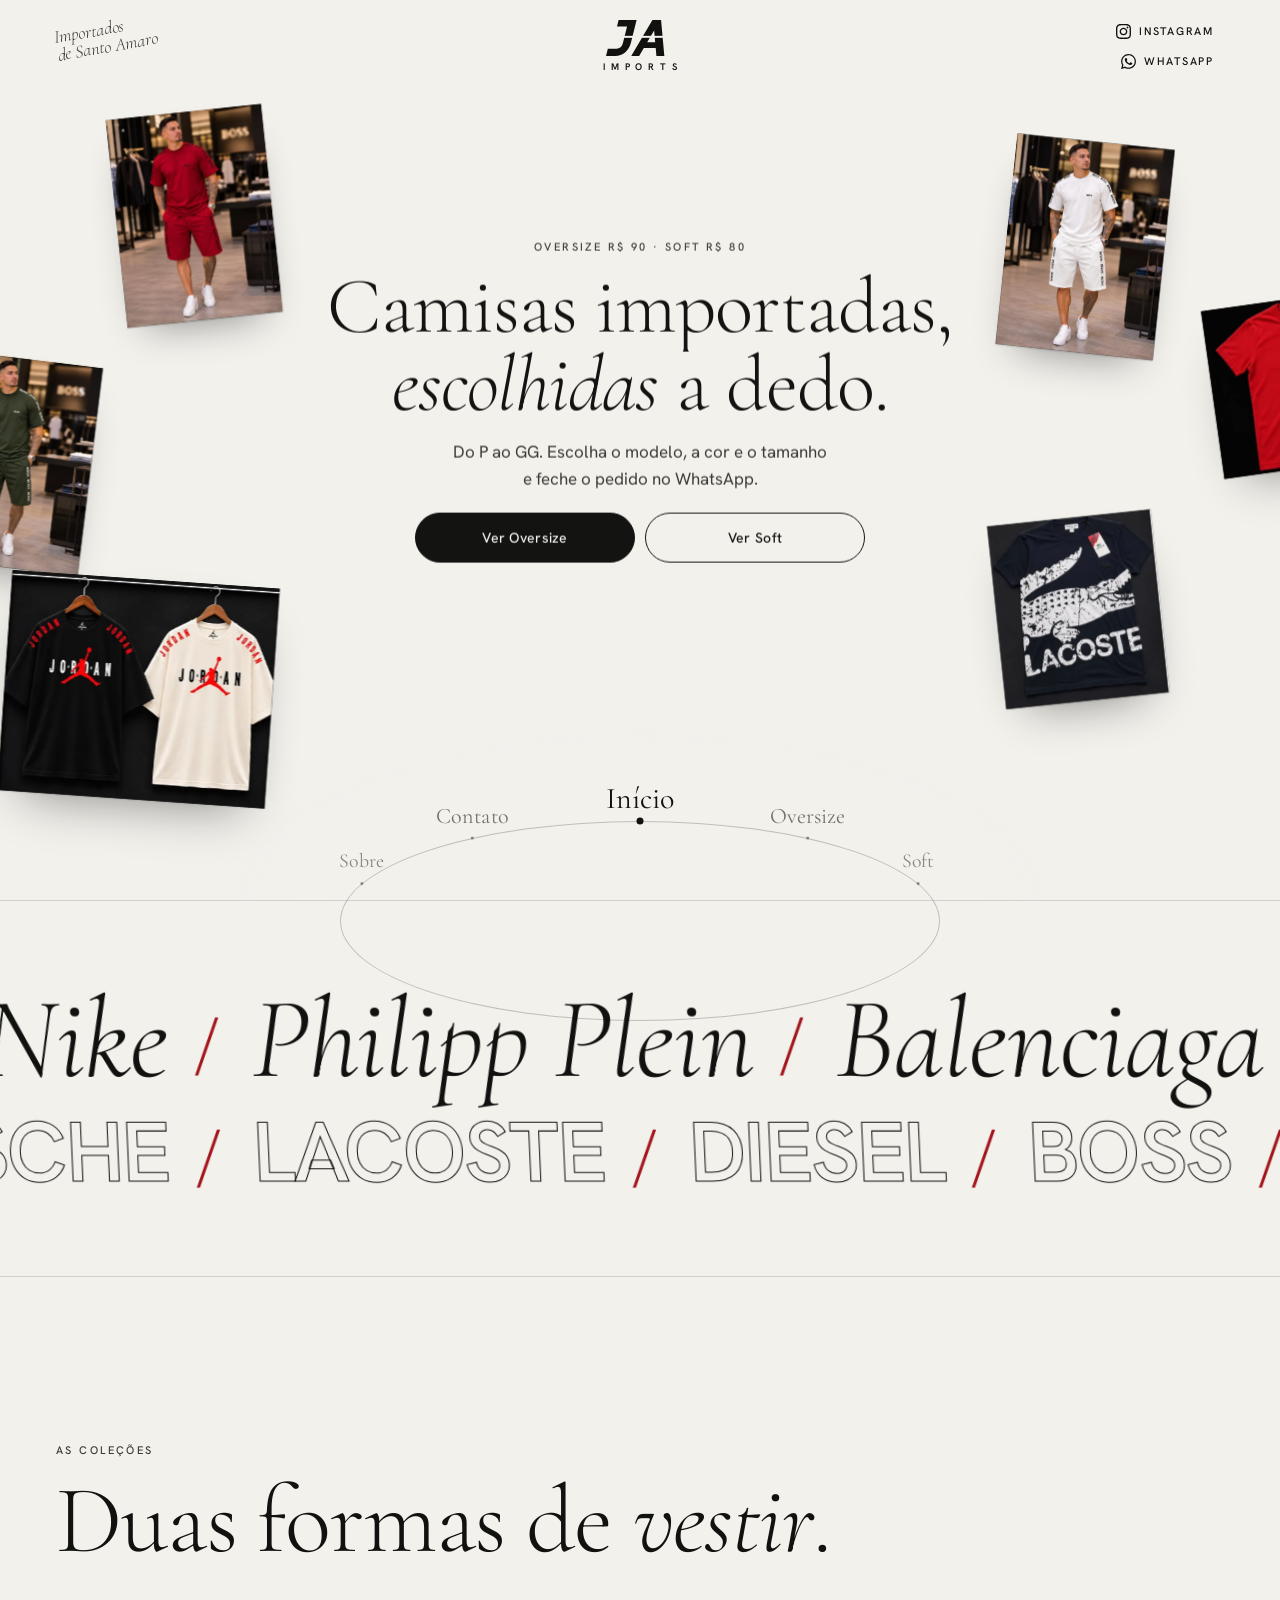
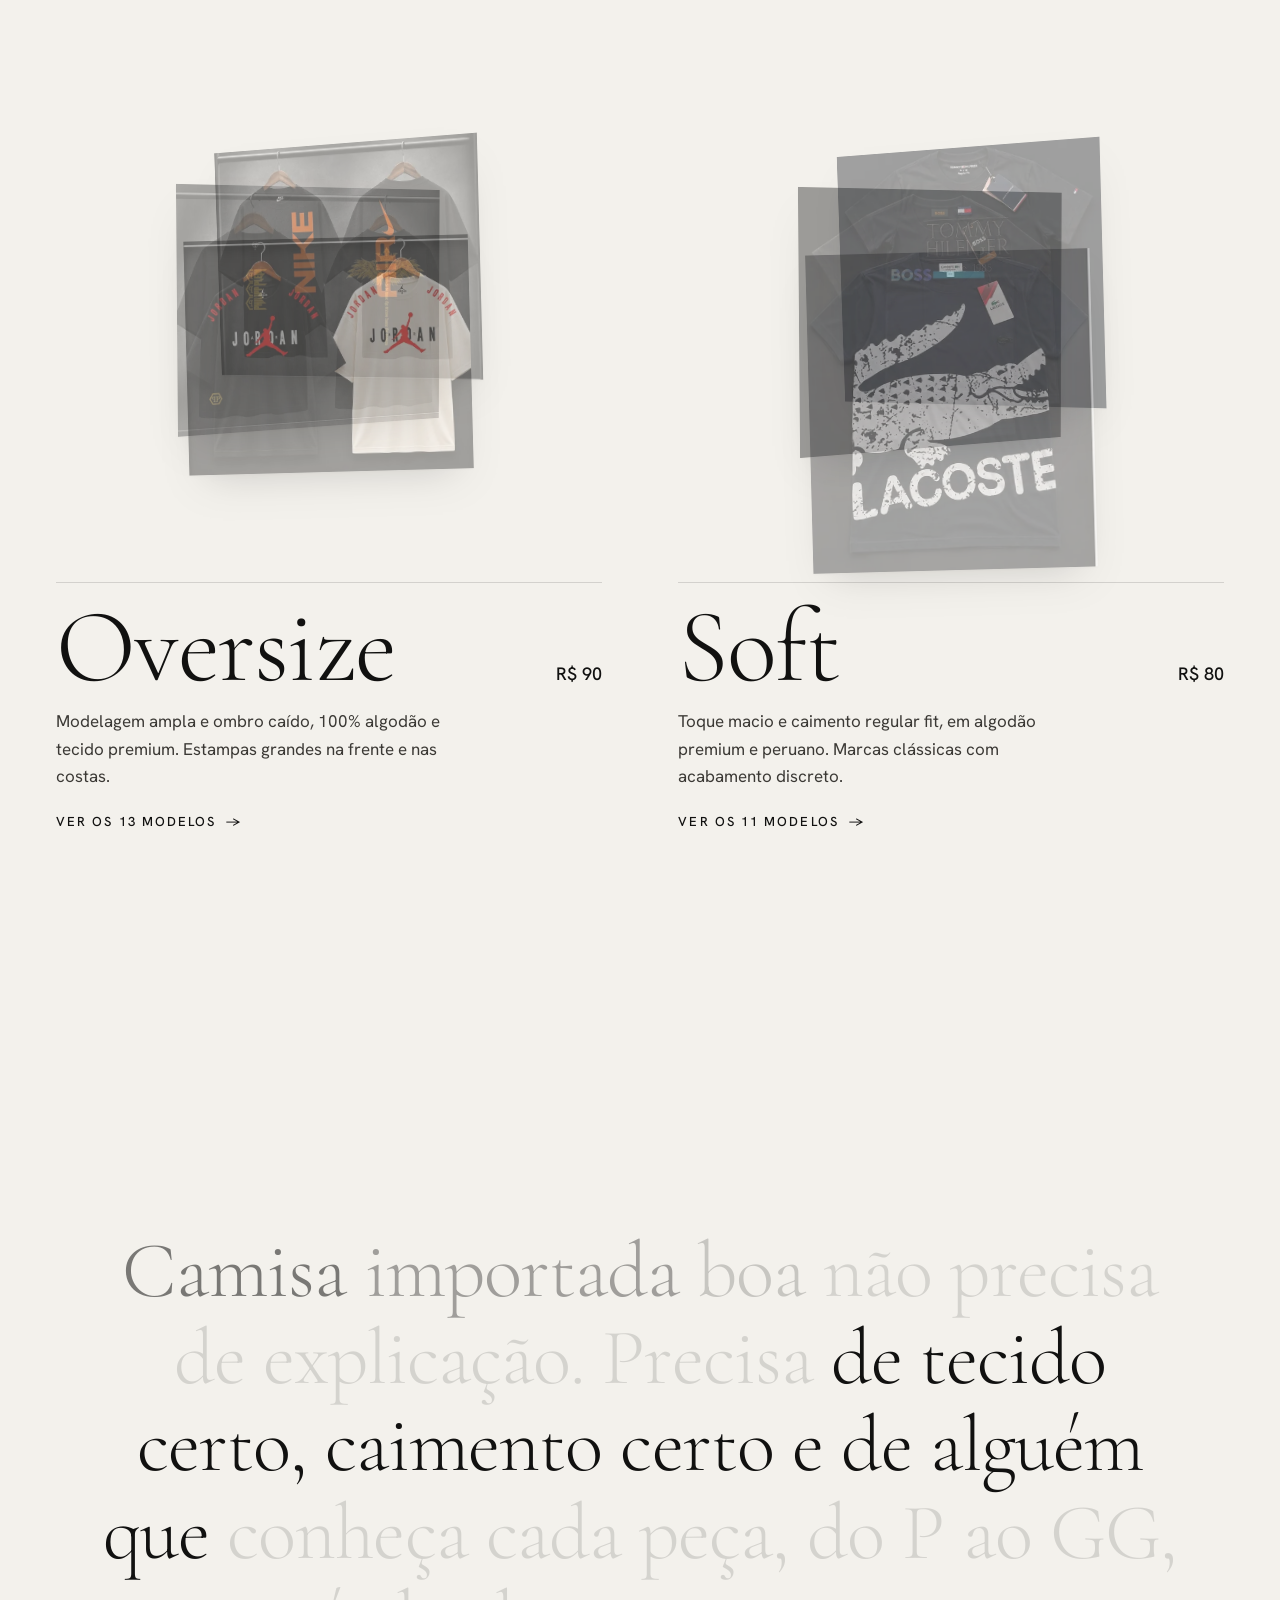
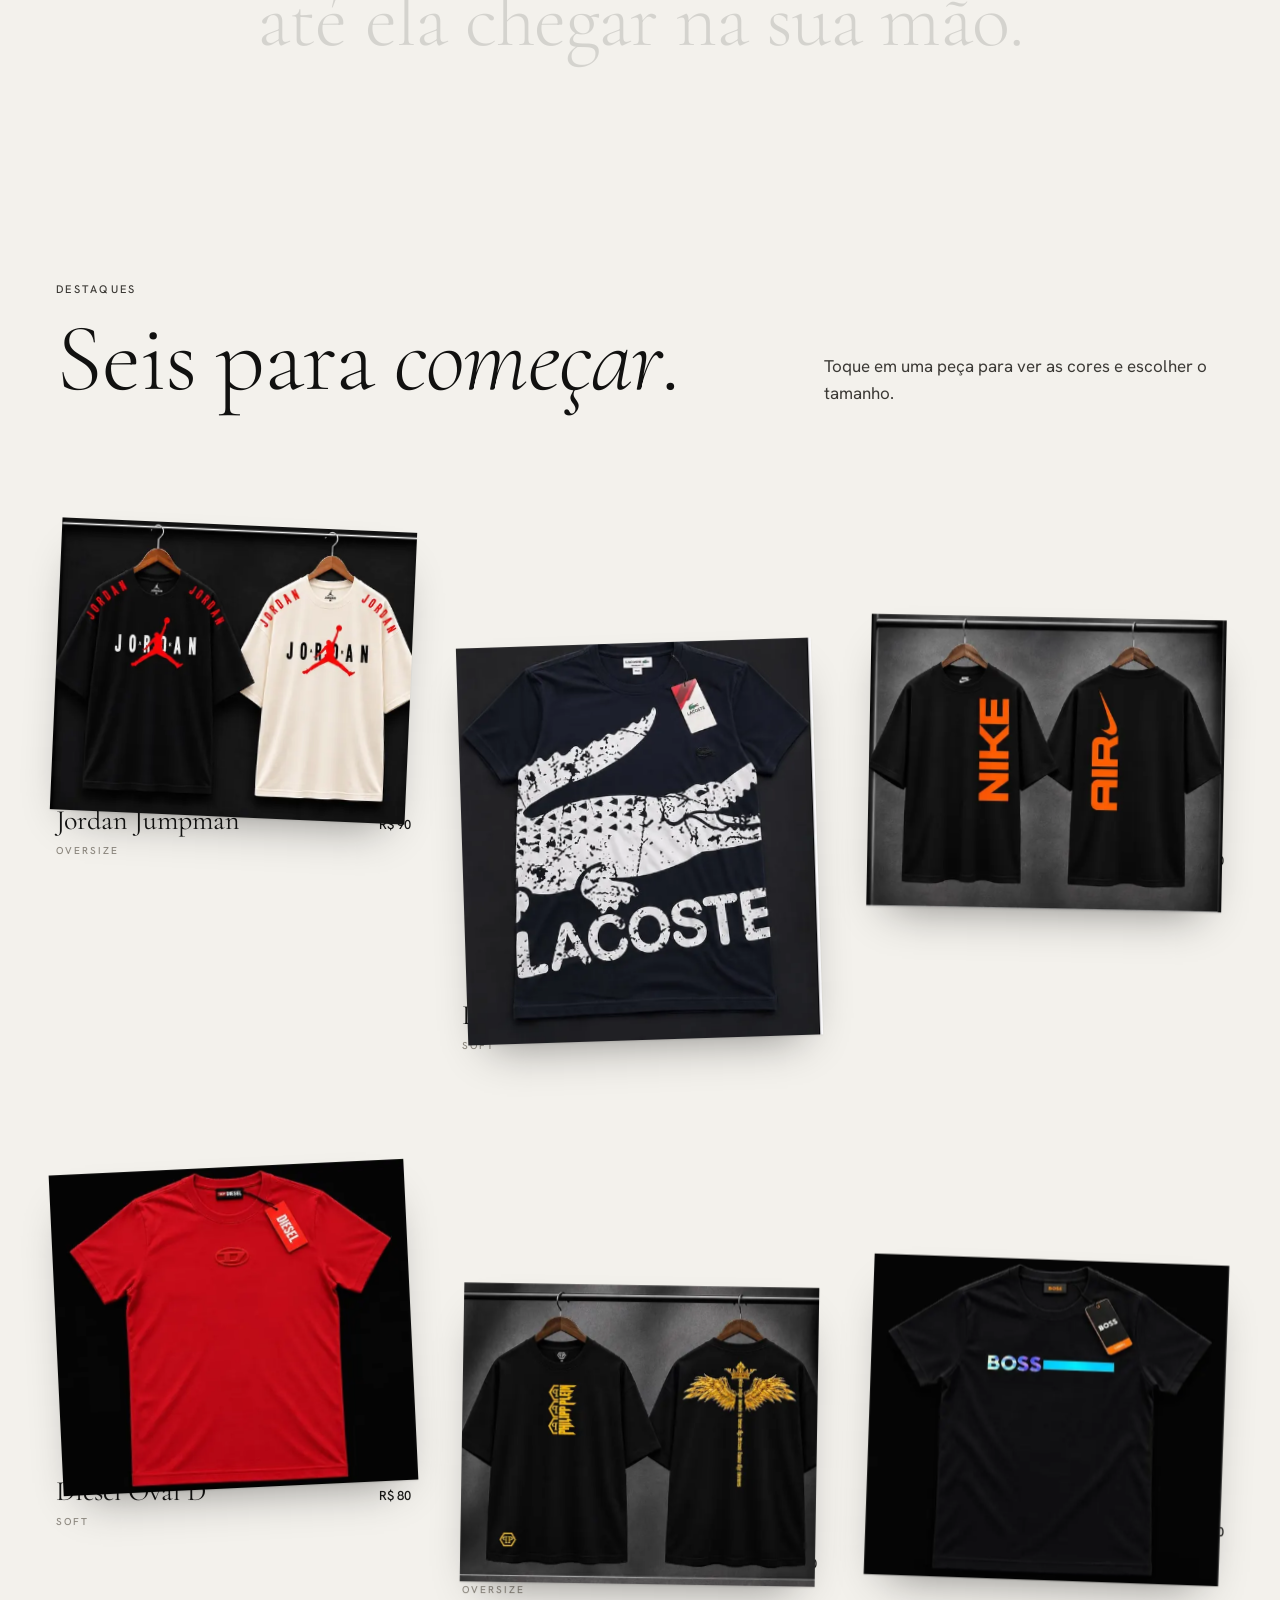
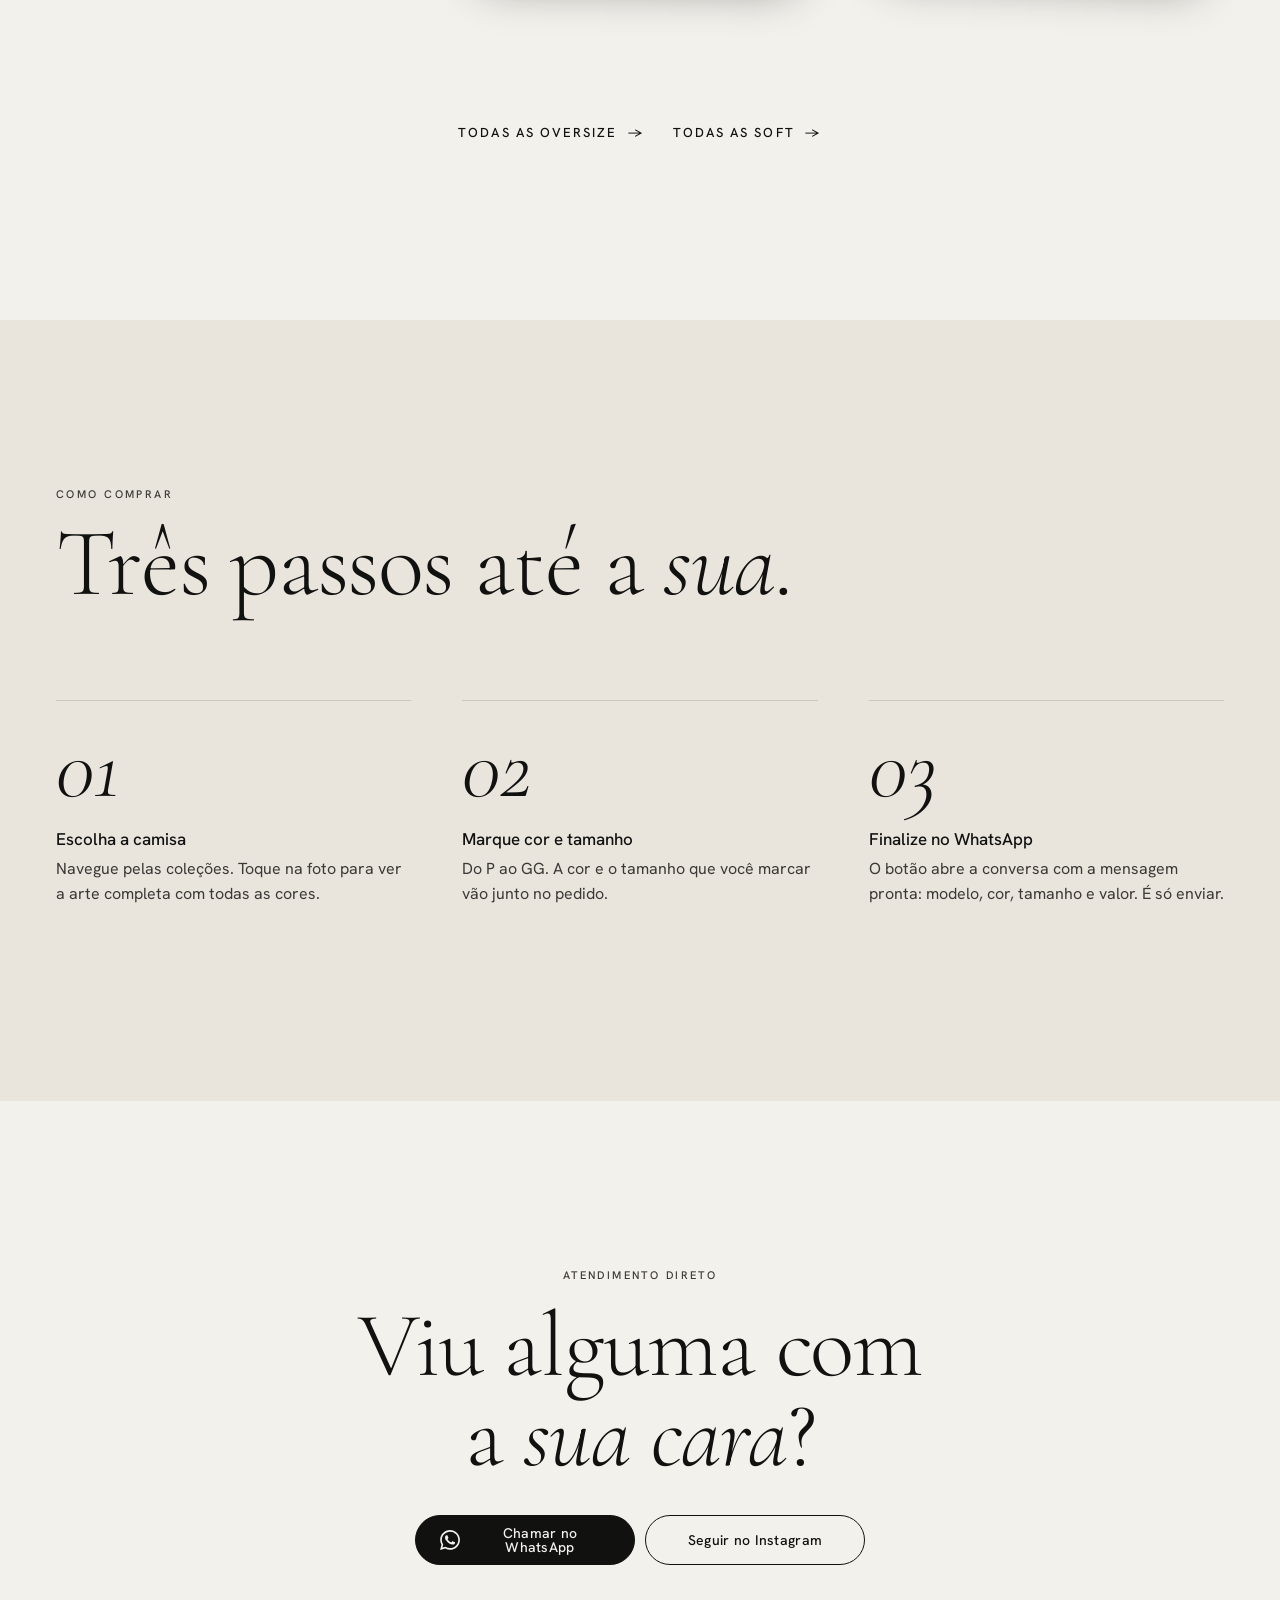
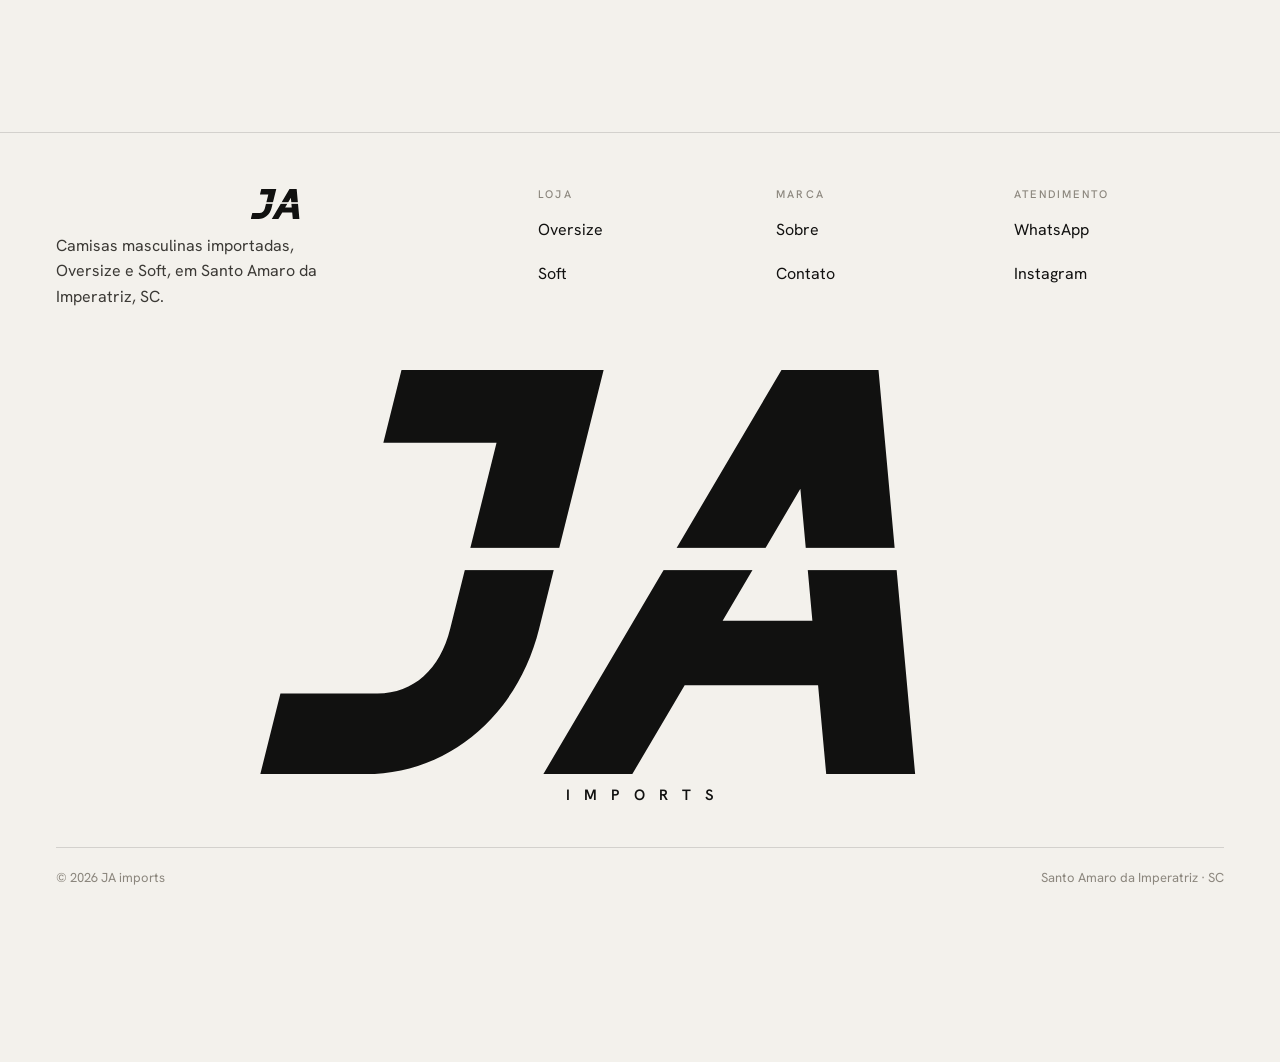
==== commit 2bc4ae2c: "Vitrine 3D passa da Home para a página Oversize A galeria em curva agora aparece só na página Oversi" ====
--- a/index.html
+++ b/index.html
@@ -91,18 +91,6 @@
 <section class="marquee" aria-label="Marcas na vitrine: Jordan, Nike, Philipp Plein, Balenciaga, Burberry, Puma, Chicago Bulls, Lakers, Lacoste, Diesel, Boss, Tommy Hilfiger, Brooksfield, Porsche">
   <div class="marquee__row" aria-hidden="true"><span class="marquee__track"><span>Jordan</span><i>/</i><span>Nike</span><i>/</i><span>Philipp Plein</span><i>/</i><span>Balenciaga</span><i>/</i><span>Burberry</span><i>/</i><span>Puma</span><i>/</i><span>Chicago Bulls</span><i>/</i><span>Lakers</span><i>/</i></span><span class="marquee__track"><span>Jordan</span><i>/</i><span>Nike</span><i>/</i><span>Philipp Plein</span><i>/</i><span>Balenciaga</span><i>/</i><span>Burberry</span><i>/</i><span>Puma</span><i>/</i><span>Chicago Bulls</span><i>/</i><span>Lakers</span><i>/</i></span></div>
   <div class="marquee__row marquee__row--2" aria-hidden="true"><span class="marquee__track"><span>Lacoste</span><i>/</i><span>Diesel</span><i>/</i><span>Boss</span><i>/</i><span>Tommy Hilfiger</span><i>/</i><span>Brooksfield</span><i>/</i><span>Porsche</span><i>/</i></span><span class="marquee__track"><span>Lacoste</span><i>/</i><span>Diesel</span><i>/</i><span>Boss</span><i>/</i><span>Tommy Hilfiger</span><i>/</i><span>Brooksfield</span><i>/</i><span>Porsche</span><i>/</i></span></div>
-</section>
-
-<section class="g3d-trilho" aria-labelledby="g3d-titulo">
-  <div class="g3d">
-  <p class="g3d__fundo" aria-hidden="true">Oversize <em>&amp;</em> Soft</p>
-  <div class="g3d__cena"><div class="g3d__roda"></div></div>
-  <div class="g3d__info">
-    <h2 class="g3d__titulo" id="g3d-titulo">Vitrine 3D</h2>
-    <p class="g3d__agora"><span class="g3d__n">01</span><span class="g3d__total"></span><span class="g3d__nome"></span></p>
-  </div>
-  <p class="g3d__dica" aria-hidden="true">Role para ver a vitrine <span>↓</span></p>
-  </div>
 </section>
 
 <section class="section" aria-labelledby="colecoes-titulo">
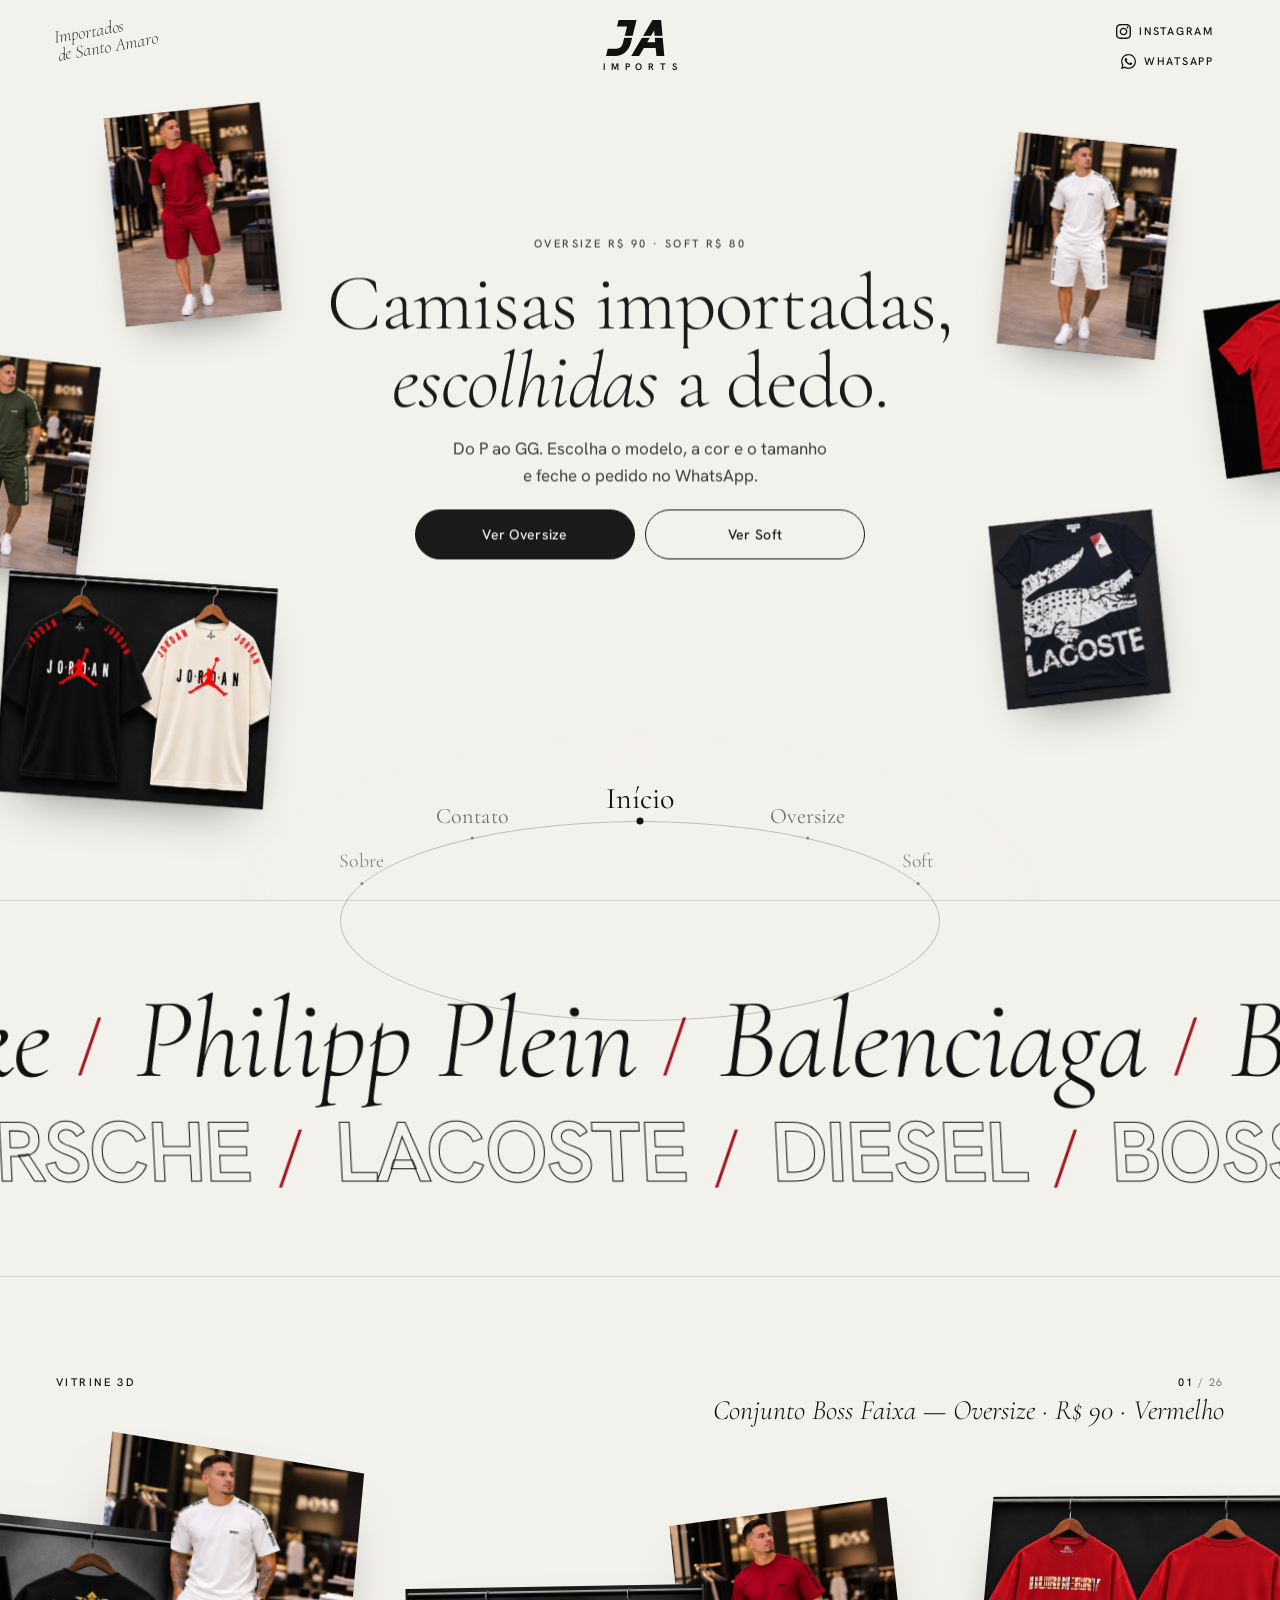
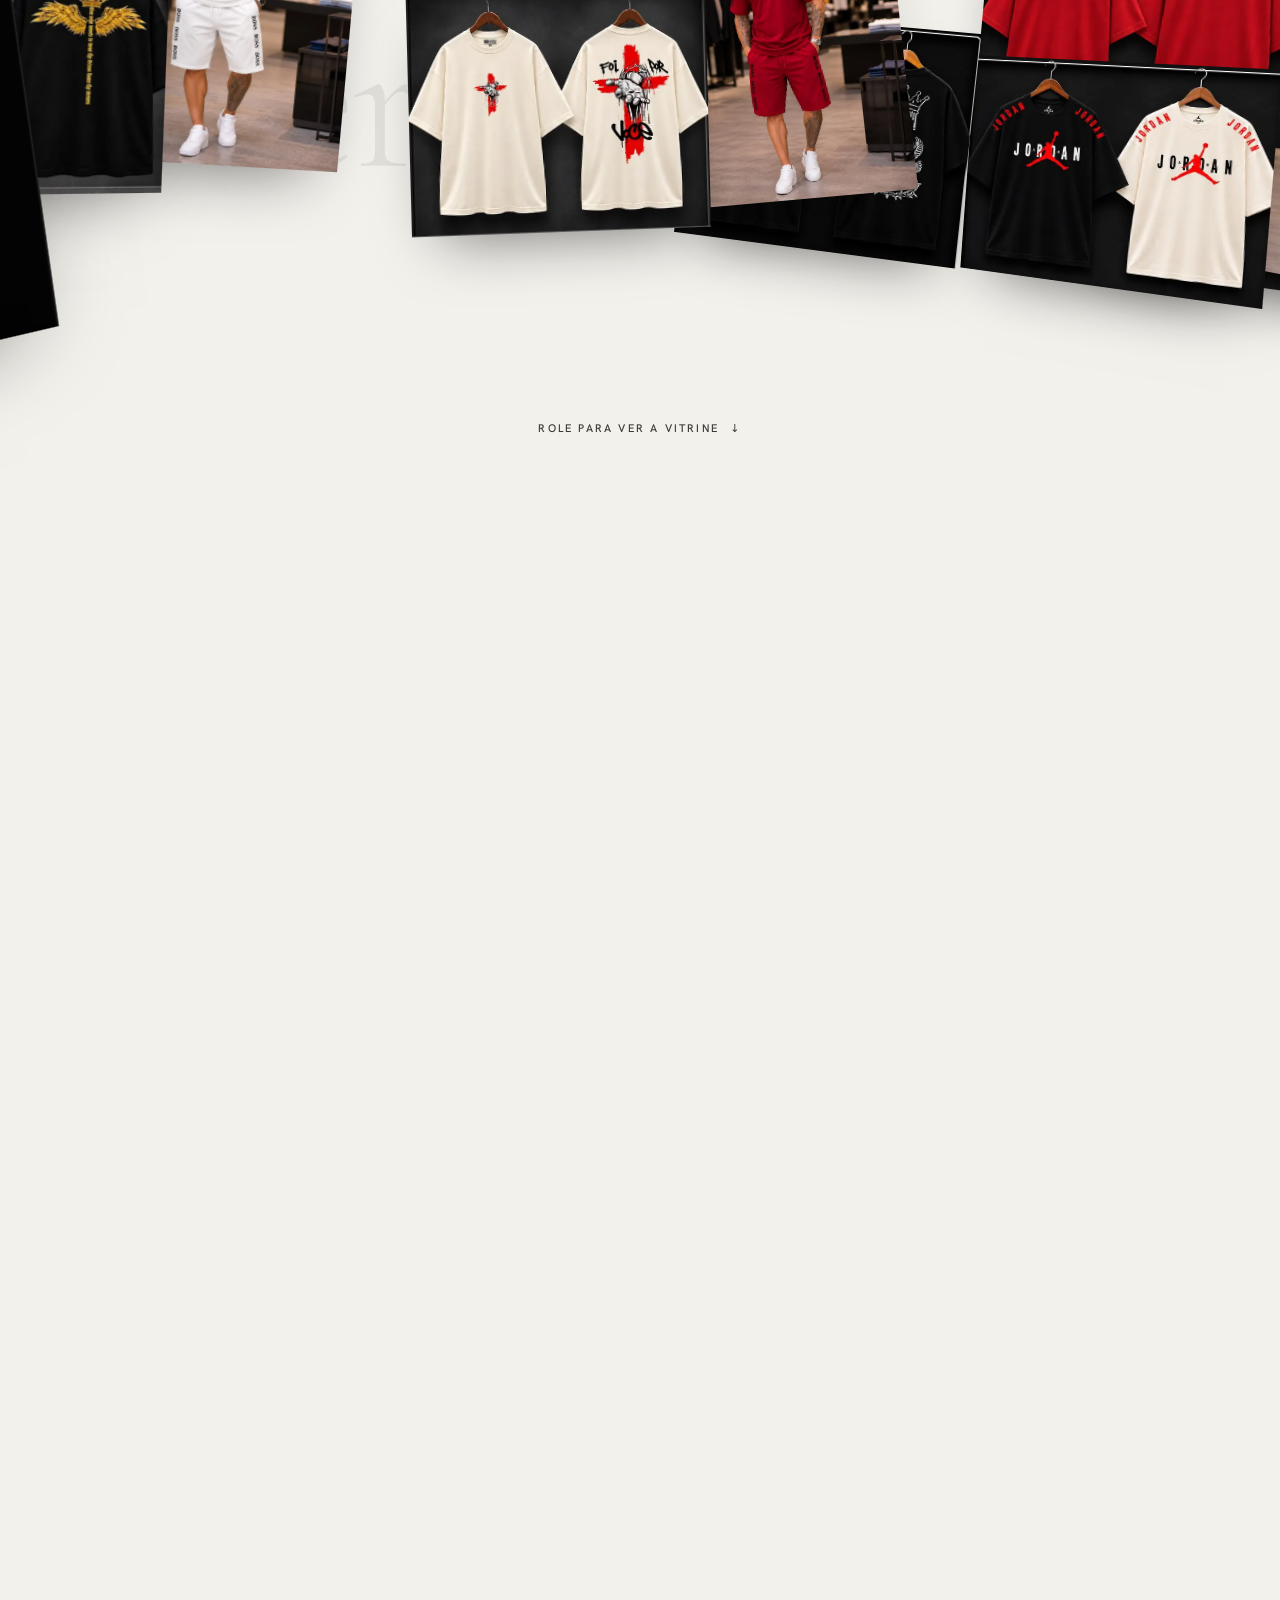
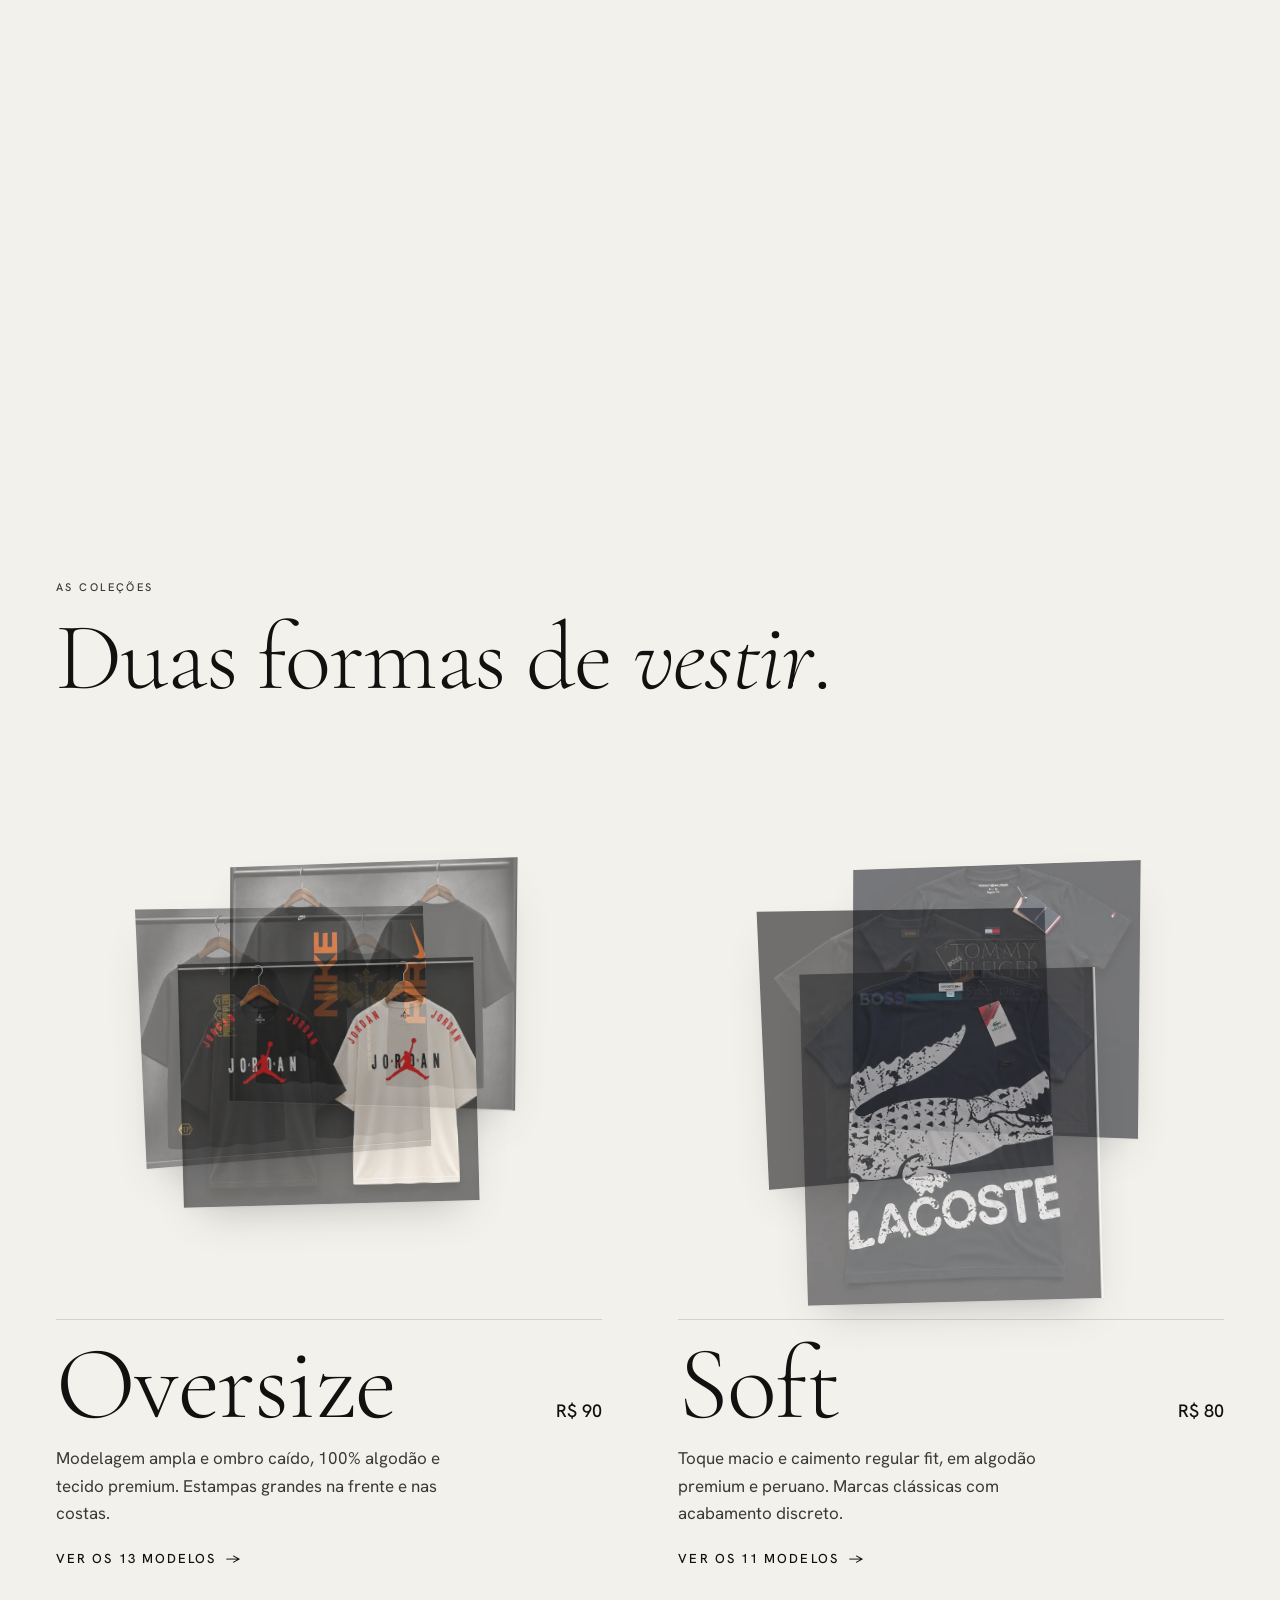
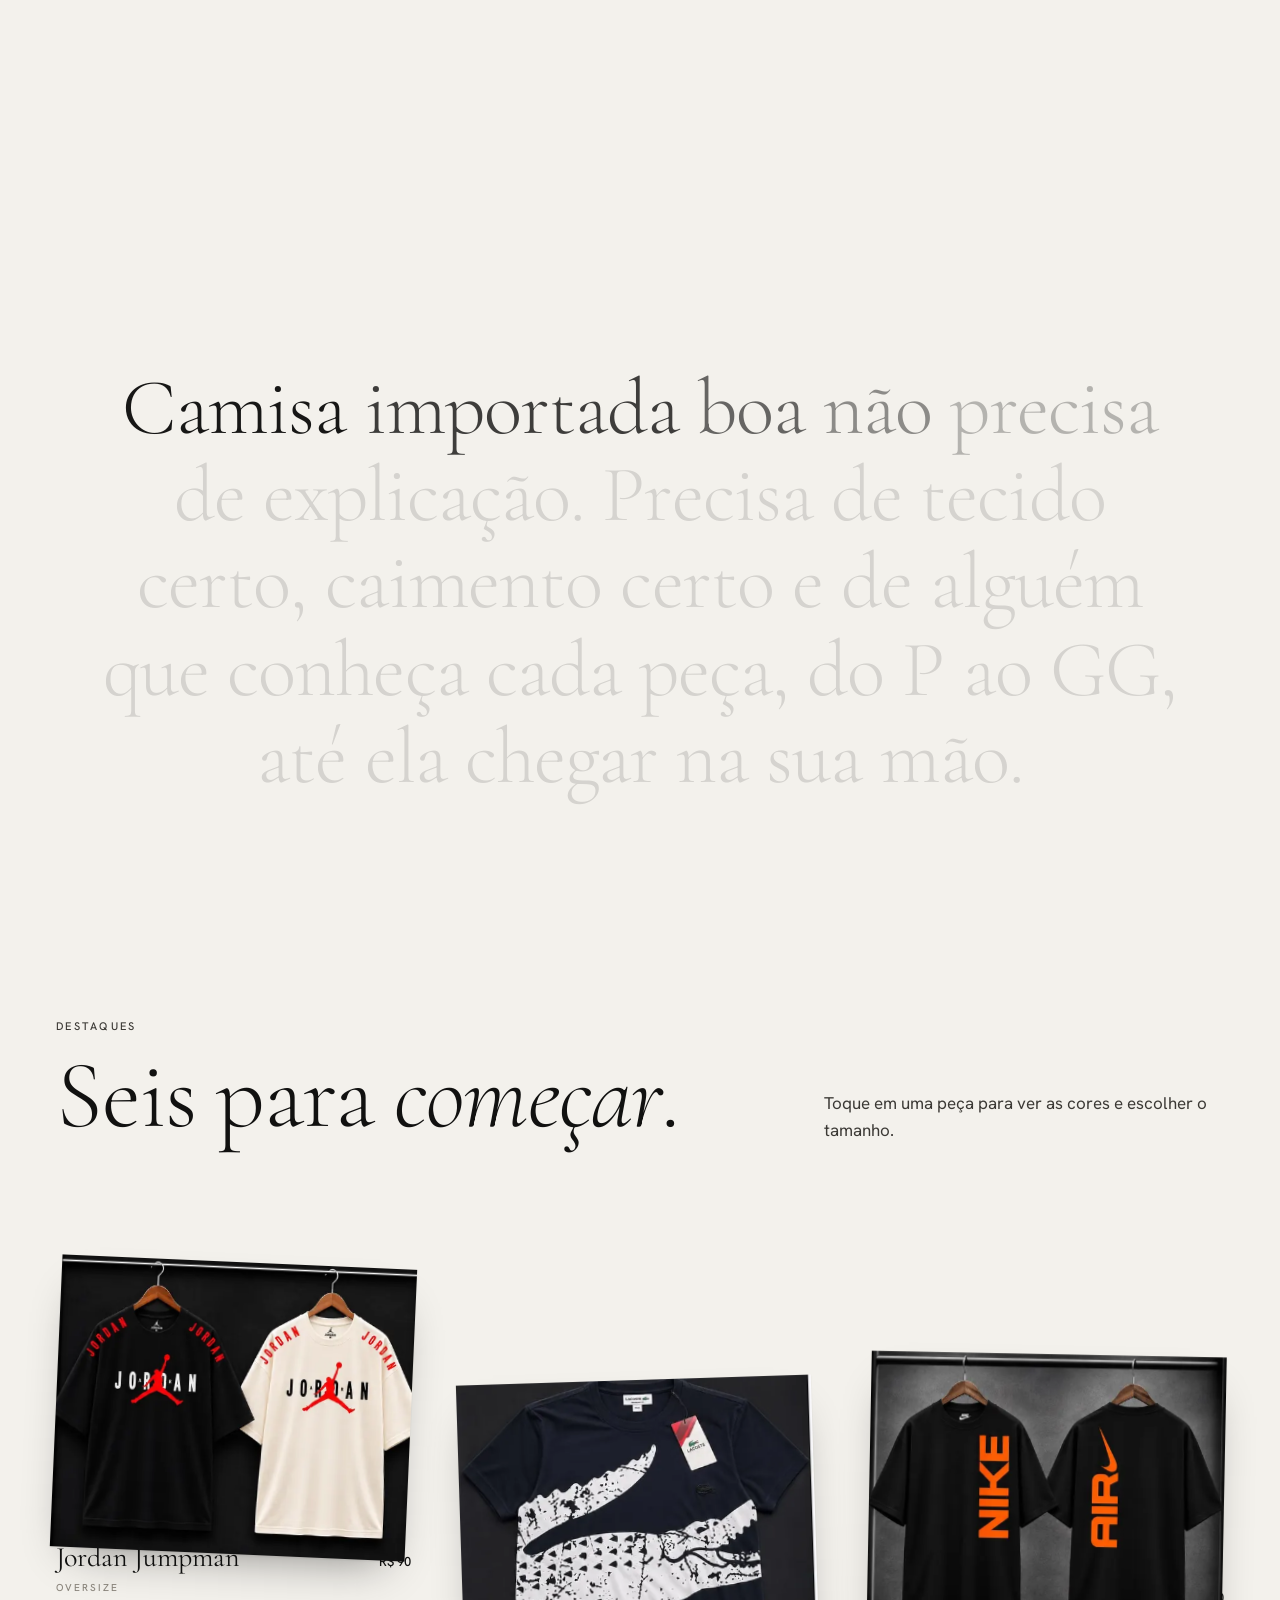
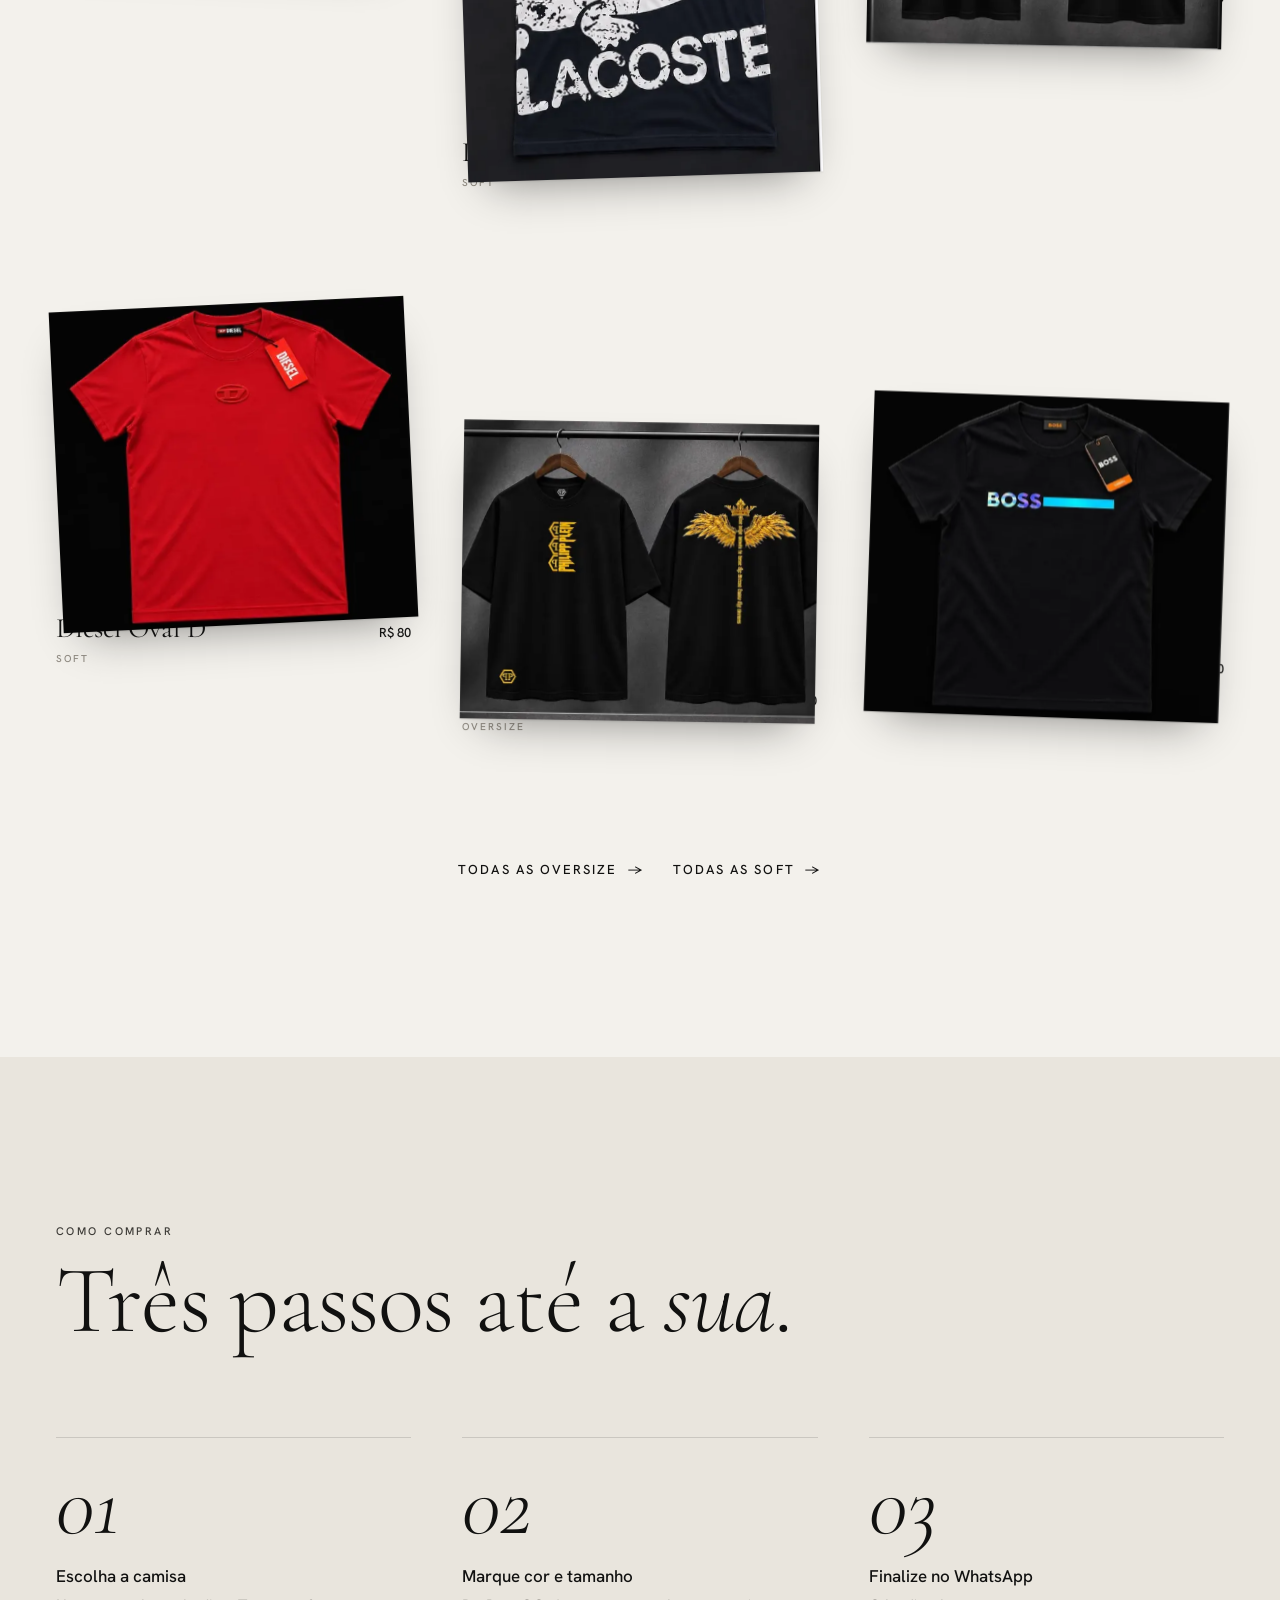
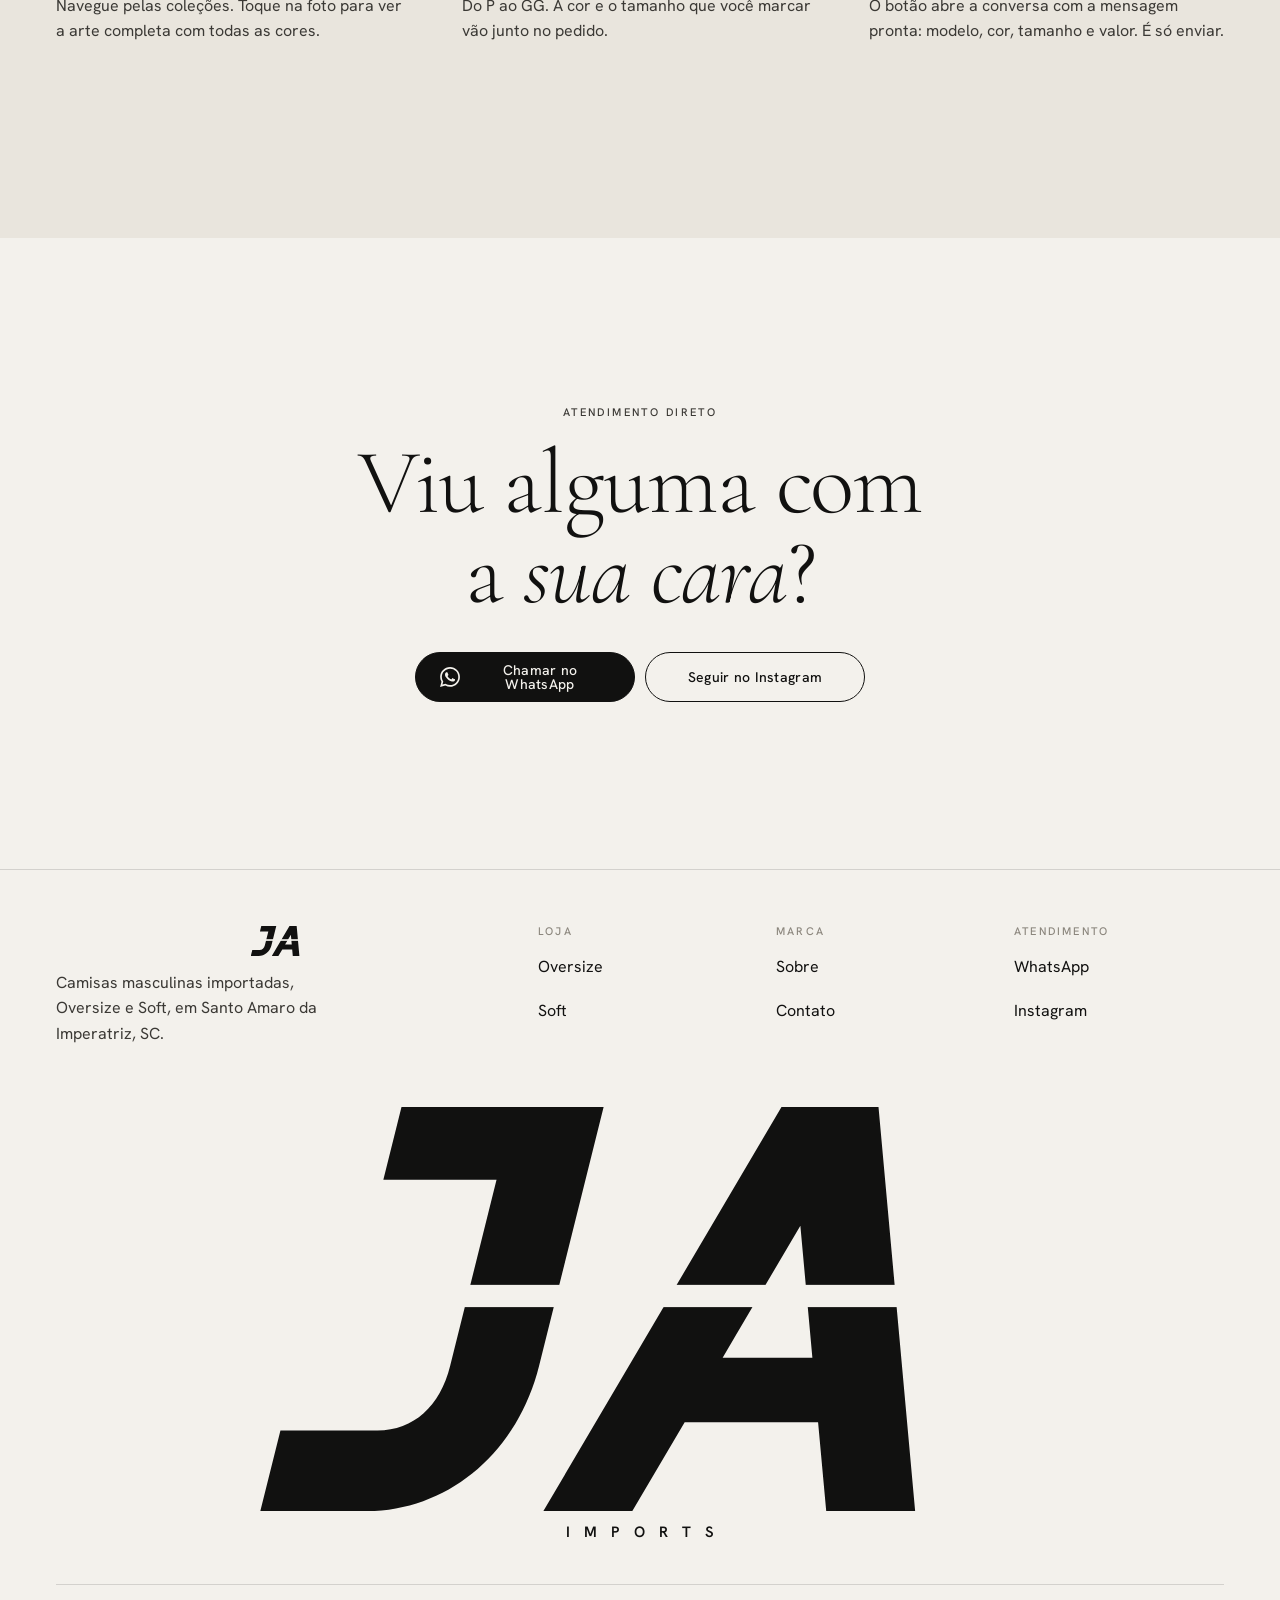
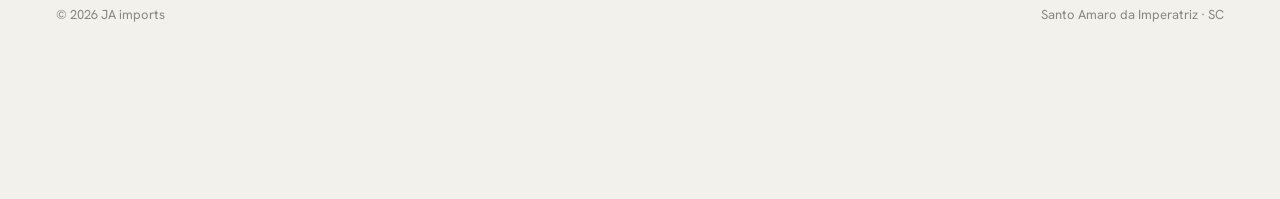
==== commit 02db4e0a: "Volta a vitrine 3D para a Home Desfaz a mudança que levou a vitrine 3D para a página Oversize.  Co-A" ====
--- a/index.html
+++ b/index.html
@@ -93,6 +93,18 @@
   <div class="marquee__row marquee__row--2" aria-hidden="true"><span class="marquee__track"><span>Lacoste</span><i>/</i><span>Diesel</span><i>/</i><span>Boss</span><i>/</i><span>Tommy Hilfiger</span><i>/</i><span>Brooksfield</span><i>/</i><span>Porsche</span><i>/</i></span><span class="marquee__track"><span>Lacoste</span><i>/</i><span>Diesel</span><i>/</i><span>Boss</span><i>/</i><span>Tommy Hilfiger</span><i>/</i><span>Brooksfield</span><i>/</i><span>Porsche</span><i>/</i></span></div>
 </section>
 
+<section class="g3d-trilho" aria-labelledby="g3d-titulo">
+  <div class="g3d">
+  <p class="g3d__fundo" aria-hidden="true">Oversize <em>&amp;</em> Soft</p>
+  <div class="g3d__cena"><div class="g3d__roda"></div></div>
+  <div class="g3d__info">
+    <h2 class="g3d__titulo" id="g3d-titulo">Vitrine 3D</h2>
+    <p class="g3d__agora"><span class="g3d__n">01</span><span class="g3d__total"></span><span class="g3d__nome"></span></p>
+  </div>
+  <p class="g3d__dica" aria-hidden="true">Role para ver a vitrine <span>↓</span></p>
+  </div>
+</section>
+
 <section class="section" aria-labelledby="colecoes-titulo">
   <div class="wrap">
     <div class="section-head reveal">
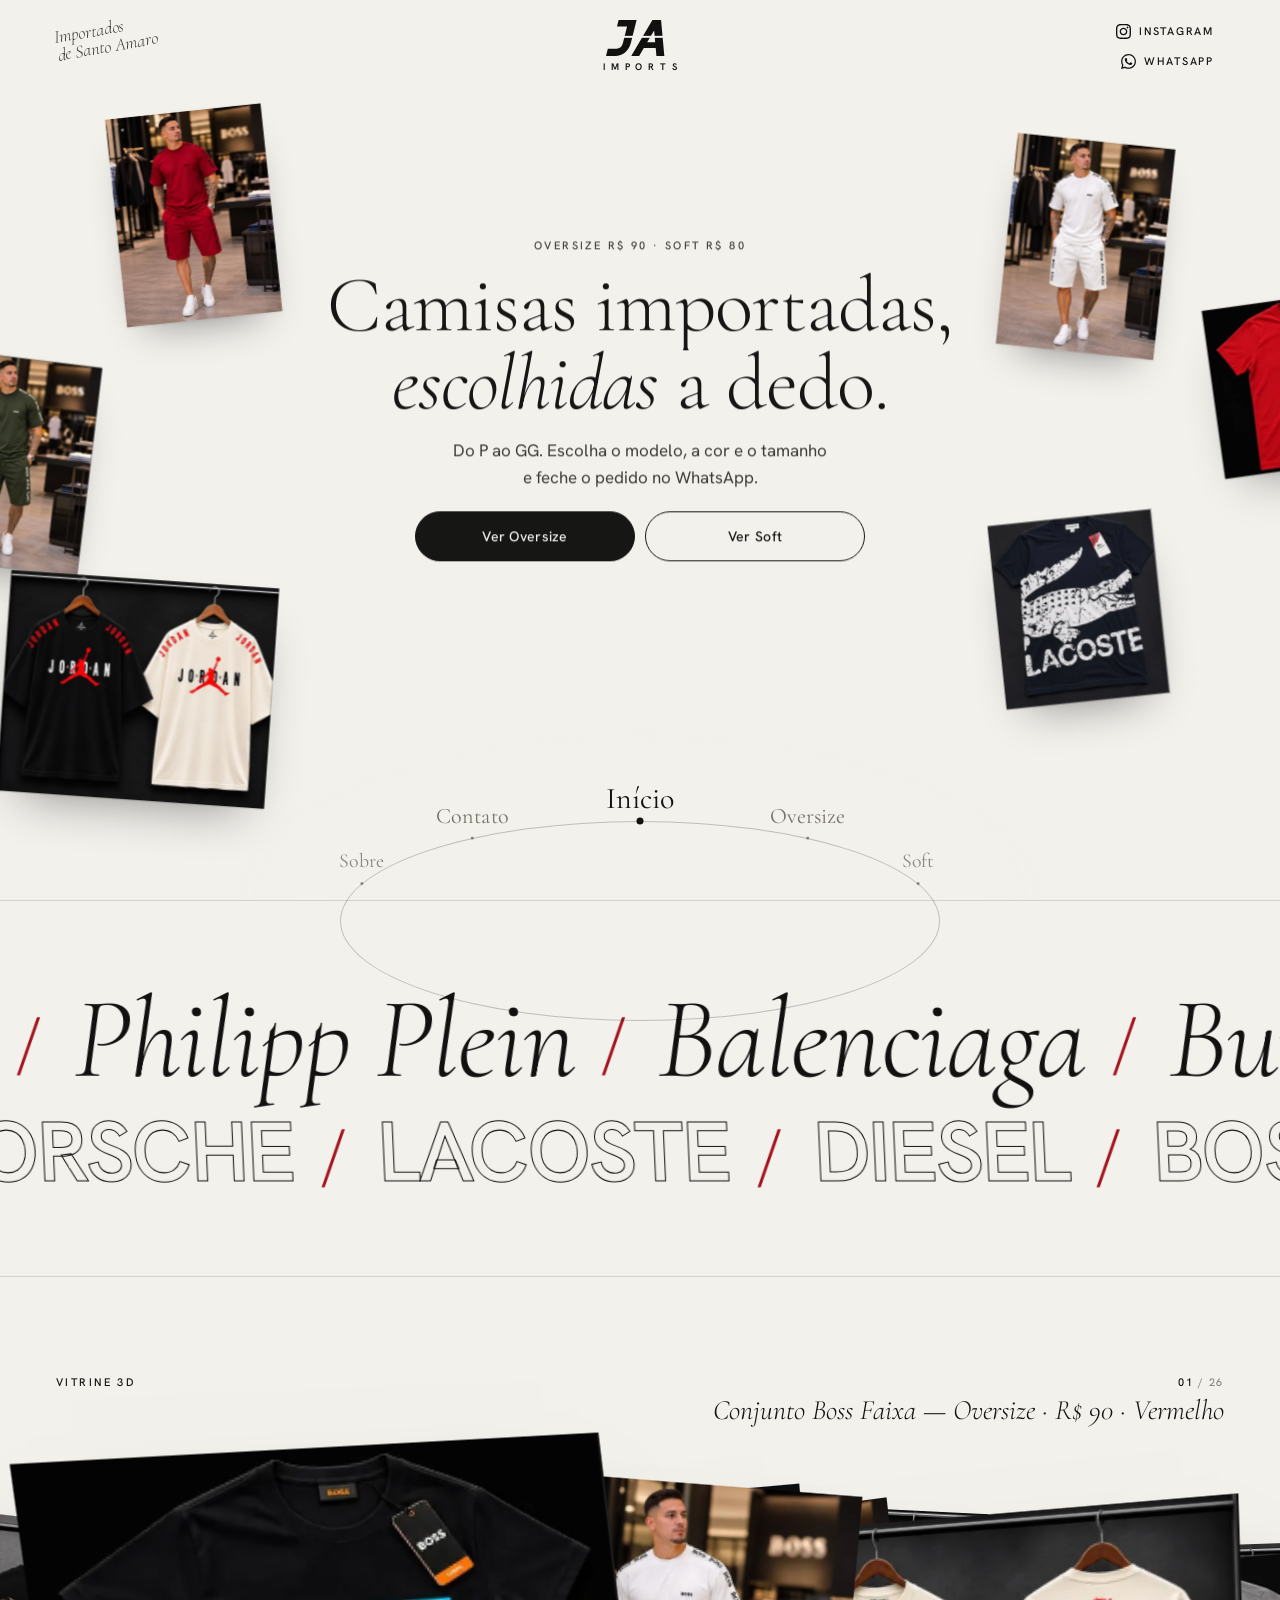
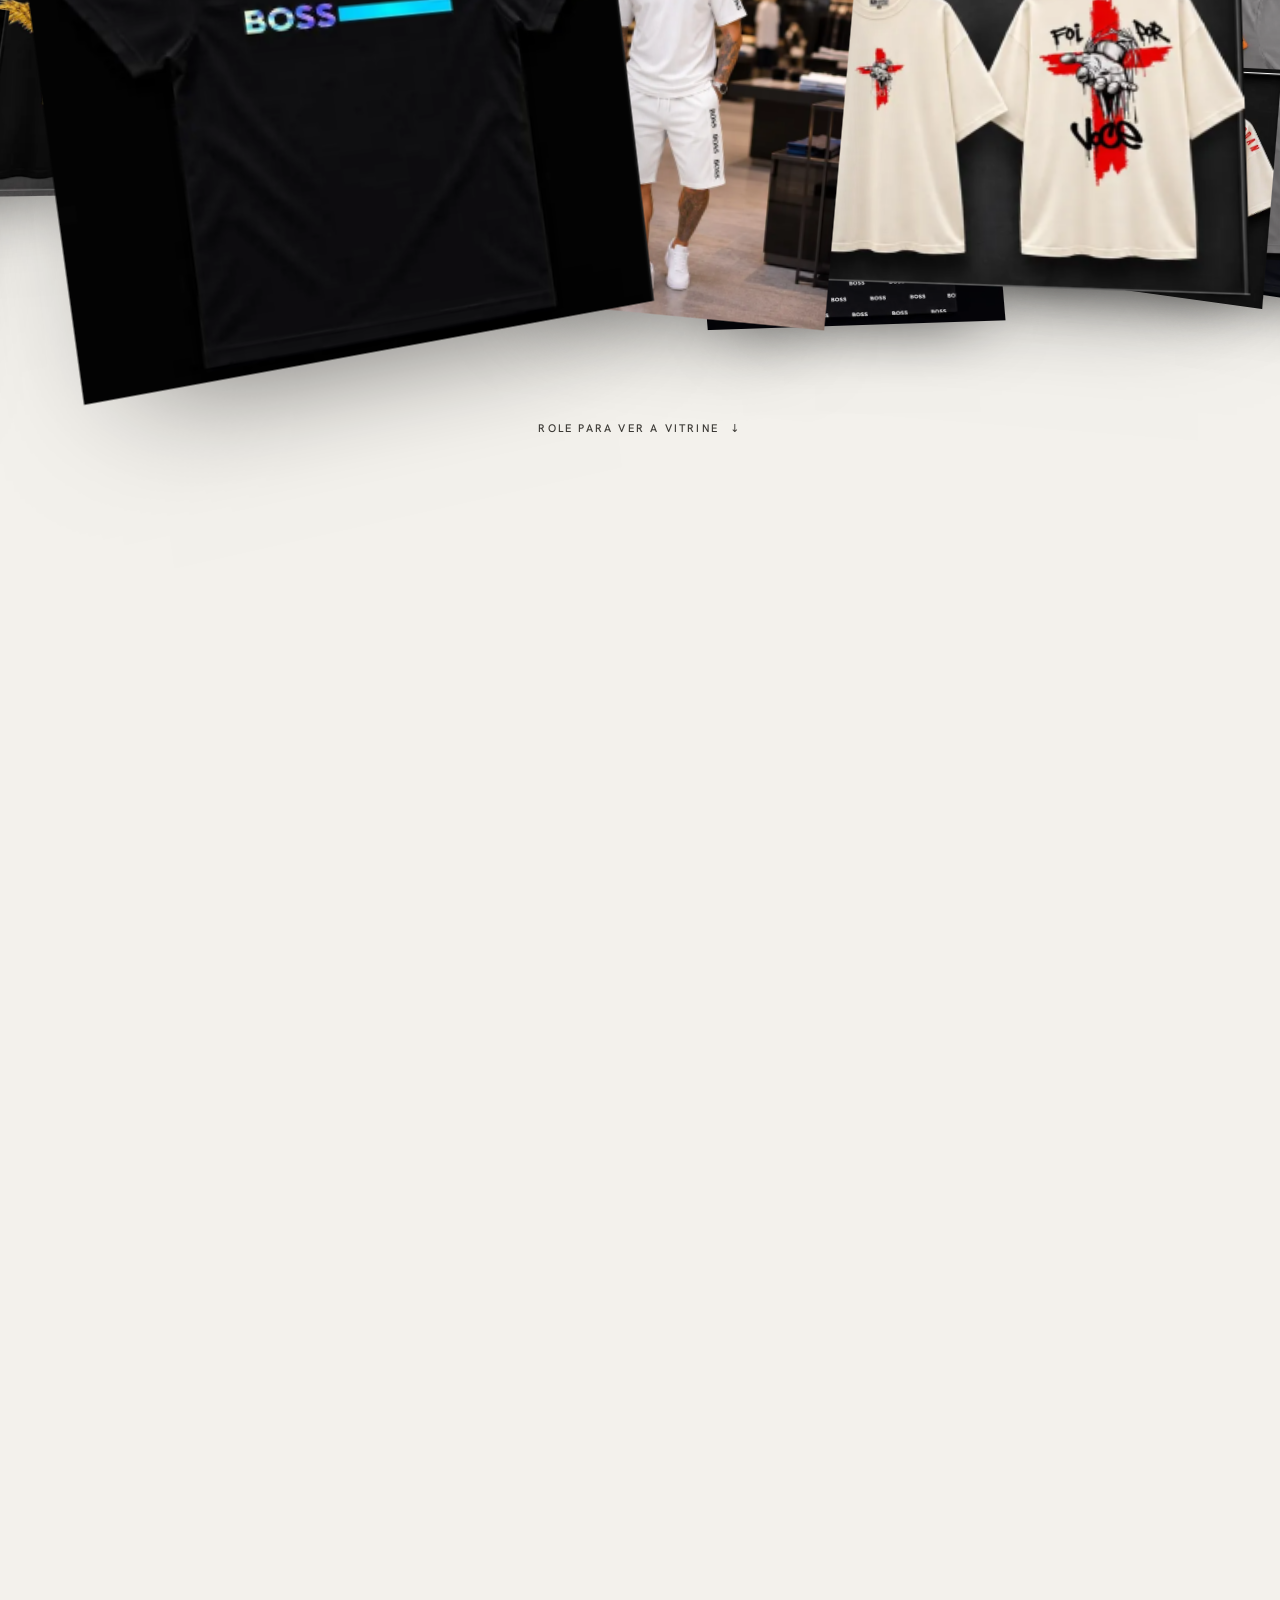
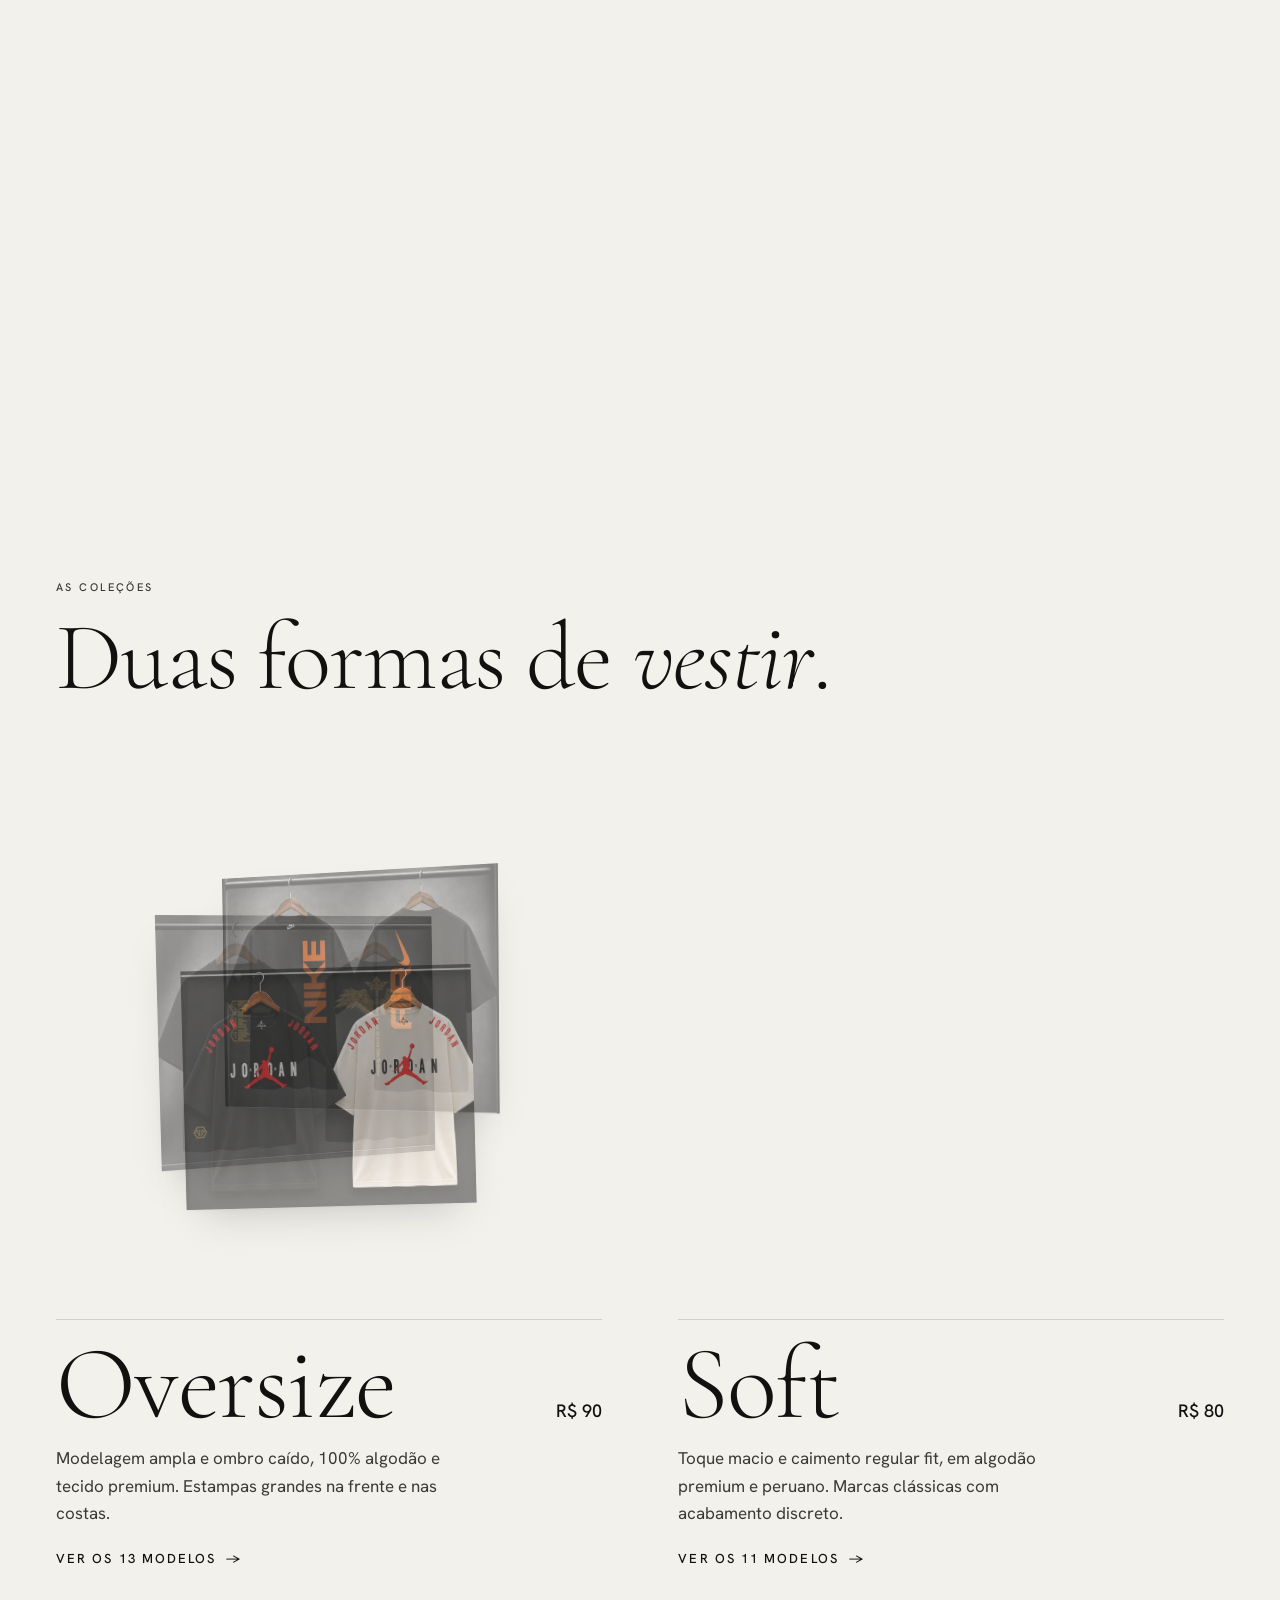
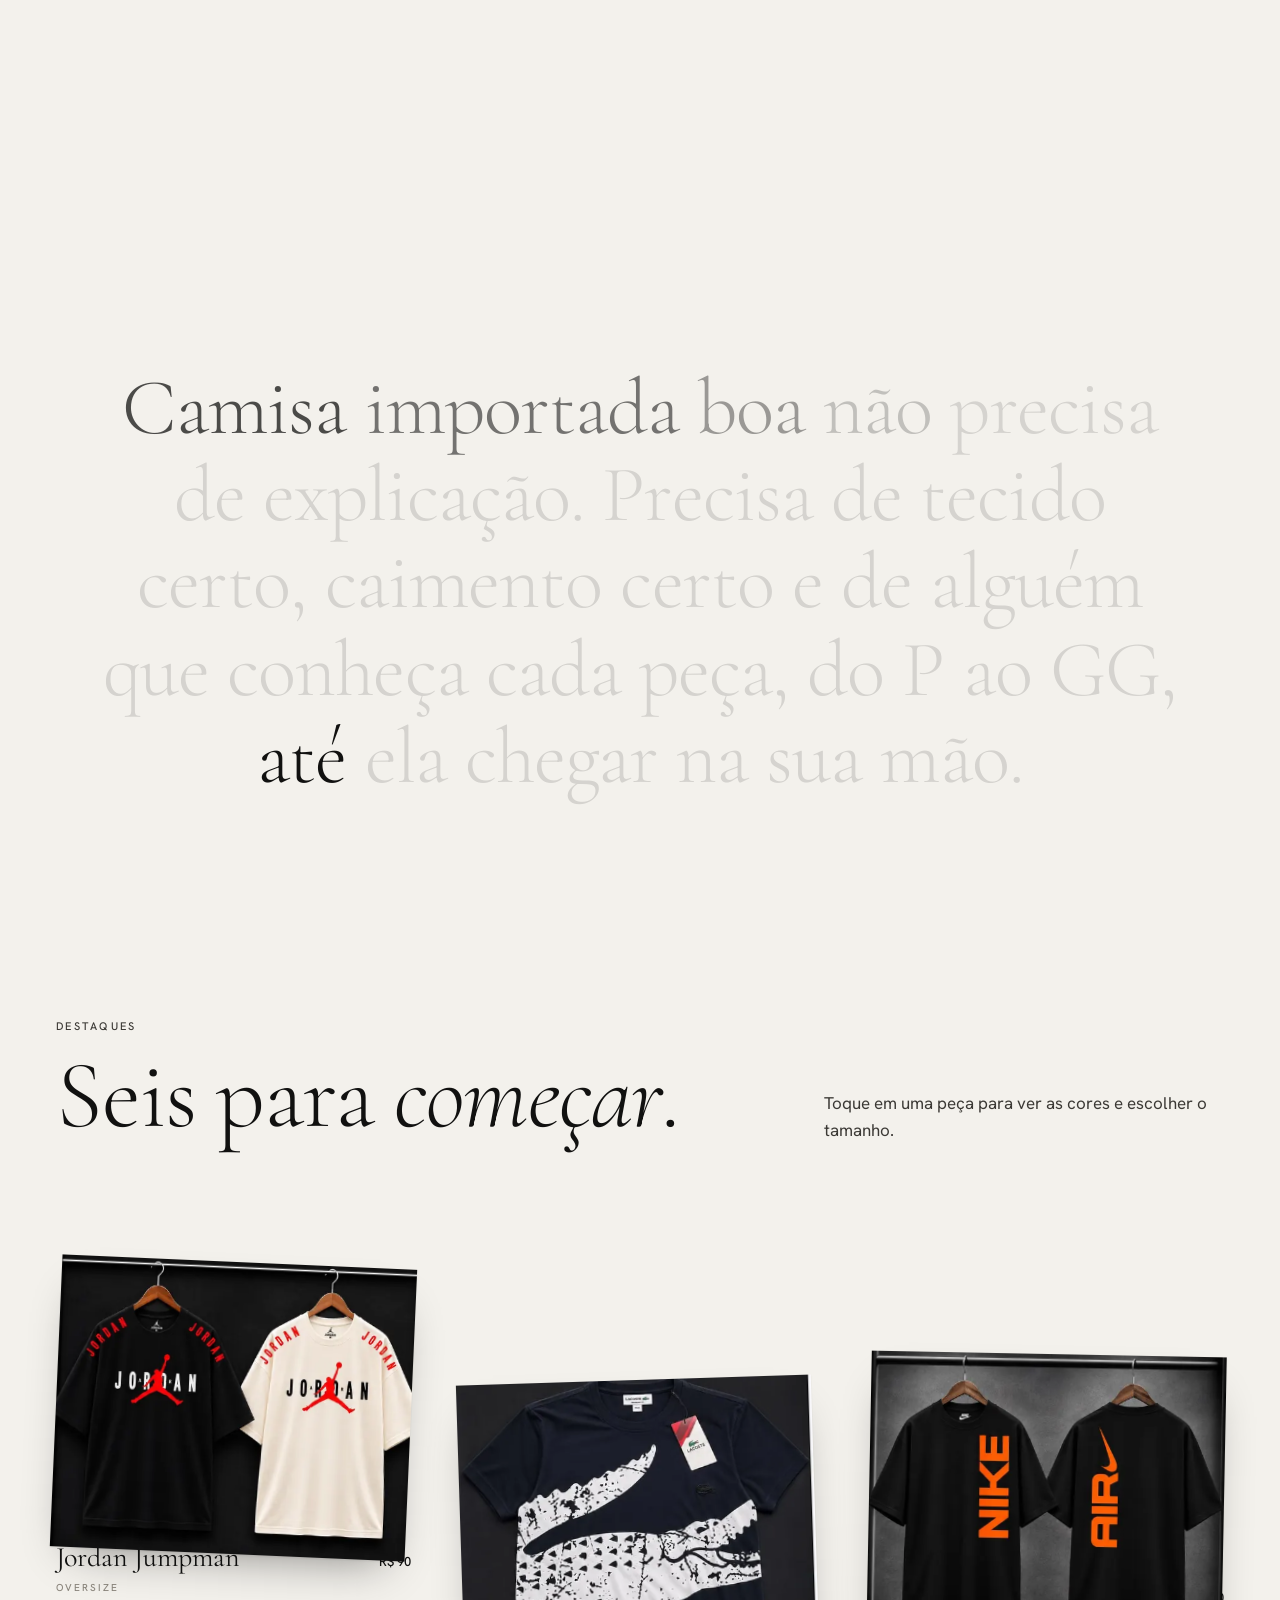
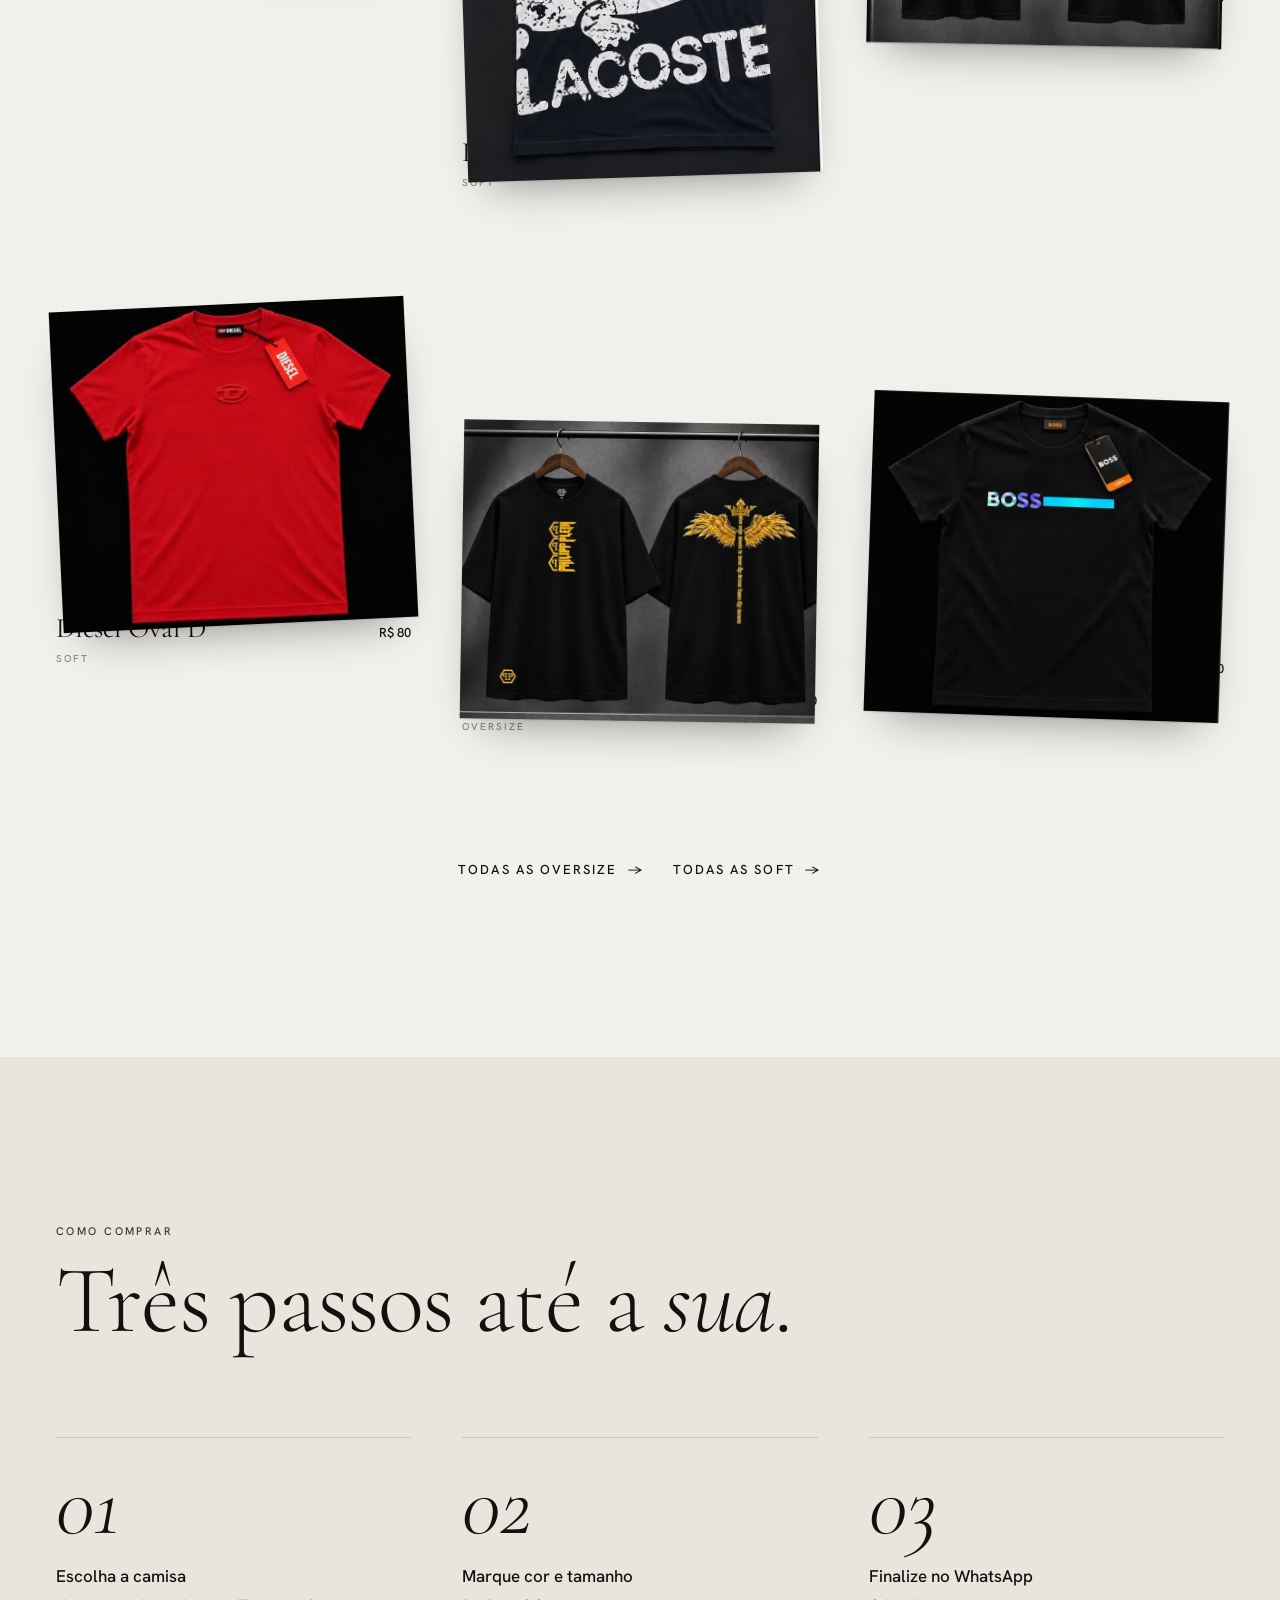
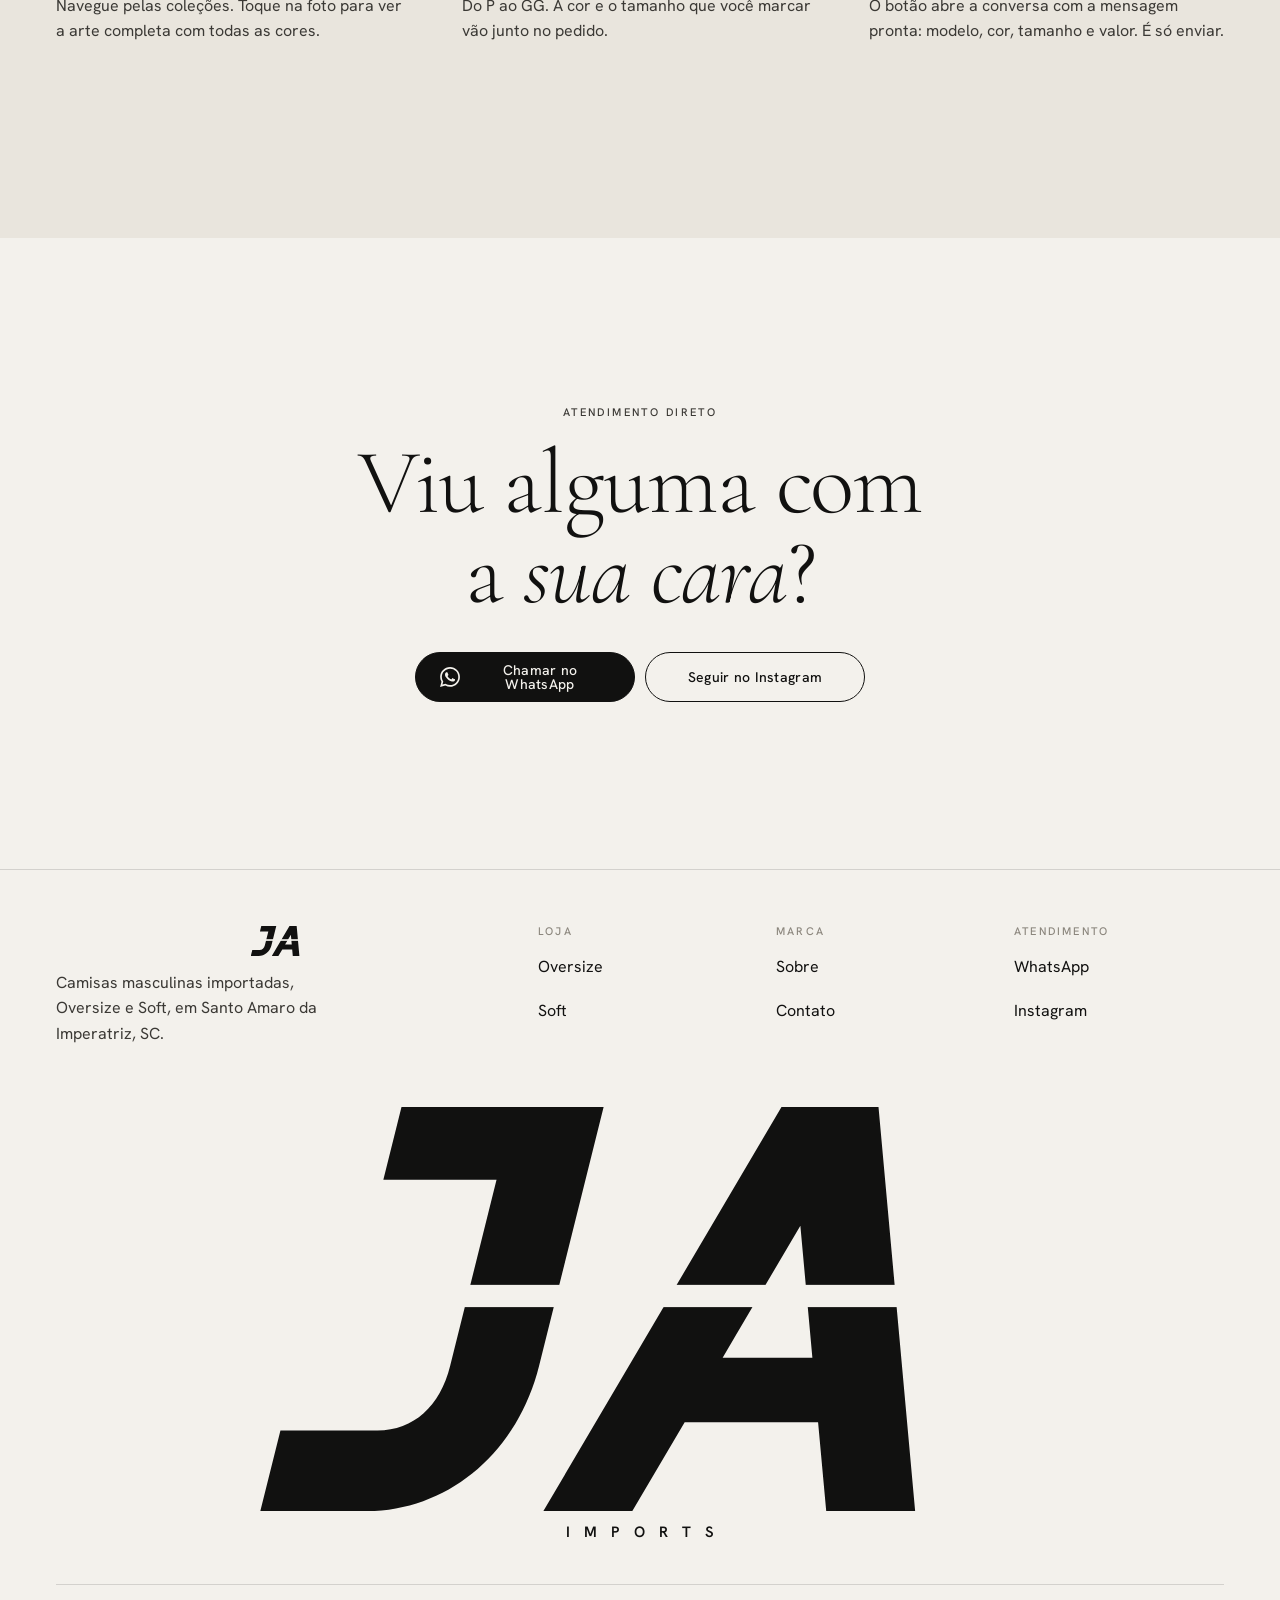
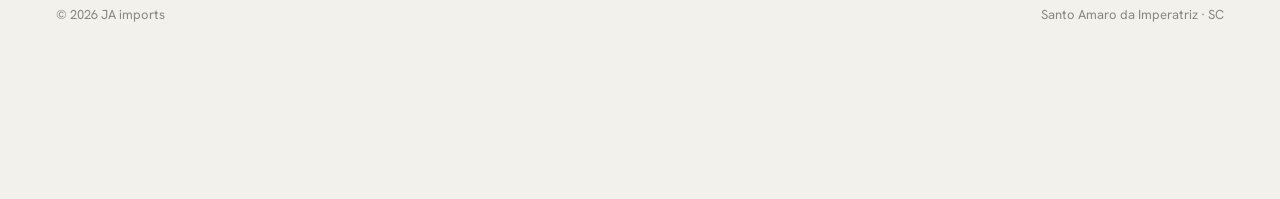
==== commit eacd17c0: "Corrige estilo antigo preso no cache do celular Os links de CSS e JavaScript passam a levar a versão" ====
--- a/index.html
+++ b/index.html
@@ -20,16 +20,16 @@
 <link rel="preconnect" href="https://fonts.googleapis.com">
 <link rel="preconnect" href="https://fonts.gstatic.com" crossorigin>
 <link rel="stylesheet" href="https://fonts.googleapis.com/css2?family=Cormorant+Garamond:ital,wght@0,300;0,400;1,300&family=Hanken+Grotesk:wght@400;500;600&display=swap">
-<link rel="stylesheet" href="assets/css/style.css">
+<link rel="stylesheet" href="assets/css/style.css?v=fbdc24ee">
 <link rel="preload" as="image" href="assets/img/look/conjunto-boss-verde-600.webp" imagesrcset="assets/img/look/conjunto-boss-verde-600.webp 600w, assets/img/look/conjunto-boss-verde-1086.webp 1086w" imagesizes="(min-width:1000px) 15vw, 40vw">
 <script type="application/ld+json">{"@context": "https://schema.org", "@type": "ClothingStore", "name": "JA imports", "description": "Camisas masculinas importadas Oversize e Soft, do P ao GG.", "telephone": "+55 48 98813-6549", "address": {"@type": "PostalAddress", "addressLocality": "Santo Amaro da Imperatriz", "addressRegion": "SC", "addressCountry": "BR"}, "sameAs": ["https://www.instagram.com/jacksonofici4l/"], "priceRange": "R$ 80 – R$ 90"}</script>
 <script>(function(){var h=document.documentElement;h.classList.add('js');try{if(sessionStorage.getItem('ja-intro')||matchMedia('(prefers-reduced-motion: reduce)').matches)h.classList.add('sem-intro');else sessionStorage.setItem('ja-intro','1')}catch(e){h.classList.add('sem-intro')}})()</script>
-<script src="assets/js/produtos.js" defer></script>
-<script src="assets/vendor/gsap.min.js" defer></script>
-<script src="assets/vendor/ScrollTrigger.min.js" defer></script>
-<script src="assets/vendor/lenis.min.js" defer></script>
-<script src="assets/js/main.js" defer></script>
-<script src="assets/js/movimento.js" defer></script>
+<script src="assets/js/produtos.js?v=cec2f404" defer></script>
+<script src="assets/vendor/gsap.min.js?v=ff86cb55" defer></script>
+<script src="assets/vendor/ScrollTrigger.min.js?v=2e3b8c36" defer></script>
+<script src="assets/vendor/lenis.min.js?v=3c513ccf" defer></script>
+<script src="assets/js/main.js?v=feda7186" defer></script>
+<script src="assets/js/movimento.js?v=7a43073d" defer></script>
 </head>
 <body>
 <a class="skip" href="#conteudo">Pular para o conteúdo</a>
--- a/assets/css/style.css
+++ b/assets/css/style.css
@@ -575,19 +575,92 @@
 /* ==========================================================================
    SOBRE
    ========================================================================== */
-.sobre-intro { padding: calc(var(--header-h) + 40px) var(--pad) clamp(70px, 10vw, 130px); }
-.sobre-intro .wrap { display: grid; gap: 48px; }
-.sobre-intro .eyebrow { margin-bottom: 20px; }
-.sobre-intro__texto .display { font-size: clamp(36px, 8.6vw, 76px); max-width: 16ch; }
-.sobre-intro__texto .corpo { margin-top: 34px; display: grid; gap: 16px; color: var(--ink-2); max-width: 46ch; }
-.sobre-intro__fotos { position: relative; min-height: 440px; }
-.sobre-intro__fotos .tilt { position: absolute; aspect-ratio: var(--ar); }
-.sobre-intro__fotos .f1 { width: 58%; left: 0; top: 0; --r: -4deg; }
-.sobre-intro__fotos .f2 { width: 52%; right: 0; top: 18%; --r: 5deg; z-index: 2; }
+/* ---------- palco 3D: retrato recortado com camisas em órbita ---------- */
+.palco { position: relative; }
+.palco__fixo {
+  position: relative; overflow: clip;
+  display: grid; grid-template-columns: minmax(0, 1fr); grid-template-areas: "titulo" "cena" "passos";
+  gap: 16px; padding: calc(var(--header-h) + 14px) var(--pad) 48px;
+}
+.palco__fundo { position: absolute; inset: 0; display: grid; place-items: center; pointer-events: none; overflow: hidden; }
+.palco__mono { grid-area: 1 / 1; width: min(112vw, 980px); height: auto; aspect-ratio: 188 / 100; fill: var(--ink); opacity: .055; }
+.palco__nome {
+  position: absolute; left: 0; top: 56%; white-space: nowrap;
+  font: 600 clamp(96px, 22vw, 290px)/1 var(--sans); letter-spacing: -.02em; text-transform: uppercase;
+  color: transparent; -webkit-text-stroke: 1px rgba(17,17,16,.17);
+}
+.palco__cabeca { grid-area: titulo; position: relative; z-index: 3; text-align: center; }
+.palco__cabeca .eyebrow { margin-bottom: 10px; }
+.palco__titulo { margin: 0 auto; font: 300 clamp(32px, 9vw, 58px)/1 var(--serif); letter-spacing: -.012em; }
+
+.palco__cena { grid-area: cena; position: relative; z-index: 1; min-height: 430px; perspective: 1300px; perspective-origin: 50% 55%; }
+.palco__mundo { position: absolute; inset: 0; transform-style: preserve-3d; }
+.palco__pessoa {
+  position: absolute; left: 50%; bottom: 0; transform: translateX(-50%); transform-style: preserve-3d;
+  height: min(100%, 100vw); aspect-ratio: 896 / 1110;
+}
+.palco__pessoa img {
+  width: 100%; height: 100%; object-fit: contain;
+  filter: drop-shadow(0 22px 34px rgba(0,0,0,.24));
+  /* esfuma a base e as laterais dos ombros, sem borda reta */
+  -webkit-mask-image: linear-gradient(#000 72%, transparent 99%), linear-gradient(90deg, transparent, #000 12%, #000 88%, transparent);
+  mask-image: linear-gradient(#000 72%, transparent 99%), linear-gradient(90deg, transparent, #000 12%, #000 88%, transparent);
+  -webkit-mask-composite: source-in; mask-composite: intersect;
+  will-change: transform;
+}
+.palco__orbita { --R: 180px; --cw: 100px; position: absolute; left: 50%; top: 66%; width: 0; height: 0; transform-style: preserve-3d; transform: rotateX(-14deg); }
+.palco__trilha {
+  position: absolute; left: calc(var(--R) * -1); top: calc(var(--R) * -1); width: calc(var(--R) * 2); height: calc(var(--R) * 2);
+  border: 1px solid rgba(17,17,16,.28); border-radius: 50%; transform: rotateX(90deg);
+}
+.palco__item {
+  position: absolute; left: 0; top: 0; display: block; width: var(--cw); aspect-ratio: var(--ar);
+  overflow: hidden; background: #171716; transform-origin: 0 0;
+  box-shadow: 0 18px 30px -16px rgba(0,0,0,.55); will-change: transform;
+}
+.palco__item img { width: 100%; height: 100%; object-fit: cover; }
+
+.palco__rodape { grid-area: passos; position: relative; z-index: 3; width: 100%; max-width: 46ch; justify-self: center; text-align: center; }
+.palco__cont { display: none; font: 500 11px/1 var(--sans); letter-spacing: .16em; color: var(--muted); margin-bottom: 10px; }
+.palco__n { color: var(--ink); }
+.palco__passos { list-style: none; margin: 0; padding: 0; display: grid; gap: 14px; color: var(--ink-2); }
+
 @media (min-width: 900px) {
-  .sobre-intro .wrap { grid-template-columns: 1.05fr 1fr; align-items: center; gap: clamp(40px, 6vw, 100px); }
-  .sobre-intro__fotos { min-height: 600px; }
-}
+  .palco__fixo { grid-template-columns: minmax(300px, .78fr) 1.45fr; grid-template-areas: "titulo cena" "passos cena"; column-gap: 24px; }
+  .palco__cabeca { align-self: end; text-align: left; }
+  .palco__titulo { margin: 0; font-size: clamp(40px, 4.5vw, 72px); }
+  .palco__rodape { align-self: start; justify-self: start; text-align: left; max-width: 38ch; }
+  .palco__pessoa { height: min(100%, 50vw); left: 53%; }
+  .palco__nome { top: 50%; }
+  .palco__orbita { left: 53%; }
+}
+
+/* com animação: a cena fica presa na tela e a rolagem comanda o 3D */
+@media (prefers-reduced-motion: no-preference) {
+  html.js:not(.sem-gsap) .palco { height: 330svh; }
+  html.js:not(.sem-gsap) .palco__fixo {
+    position: sticky; top: 0; height: 100svh;
+    grid-template-rows: auto minmax(0, 1fr) auto; gap: 6px; padding-bottom: calc(var(--dial-h) + 34px);
+  }
+  html.js:not(.sem-gsap) .palco__cena { min-height: 0; }
+  html.js:not(.sem-gsap) .palco__cont { display: block; }
+  html.js:not(.sem-gsap) .palco__passos { grid-template: auto / minmax(0, 1fr); }
+  html.js:not(.sem-gsap) .palco__passos li {
+    grid-area: 1 / 1; opacity: 0; transform: perspective(600px) translateY(20px) rotateX(-45deg);
+    transition: opacity .45s var(--ease), transform .6s var(--ease);
+  }
+  html.js:not(.sem-gsap) .palco__passos li.is-on { opacity: 1; transform: none; transition-delay: .12s; }
+  @media (max-width: 899px) { html.js:not(.sem-gsap) .palco__passos { font-size: 15px; line-height: 1.55; } }
+  @media (max-width: 899px) and (max-height: 720px) {
+    html.js:not(.sem-gsap) .palco__titulo { font-size: 28px; }
+    html.js:not(.sem-gsap) .palco__cont { display: none; }
+    html.js:not(.sem-gsap) .palco__passos { font-size: 13.5px; }
+  }
+  @media (min-width: 900px) {
+    html.js:not(.sem-gsap) .palco__fixo { grid-template-rows: 1fr 1fr; padding-bottom: 0; row-gap: 22px; }
+  }
+}
+
 .bastidores { display: grid; gap: 44px; align-items: center; }
 .cortes { position: relative; width: 100%; aspect-ratio: 1 / .78; perspective: 1200px; }
 .corte { position: absolute; left: var(--x); top: var(--y); width: 34%; z-index: var(--z, 1); transform-style: preserve-3d; }
